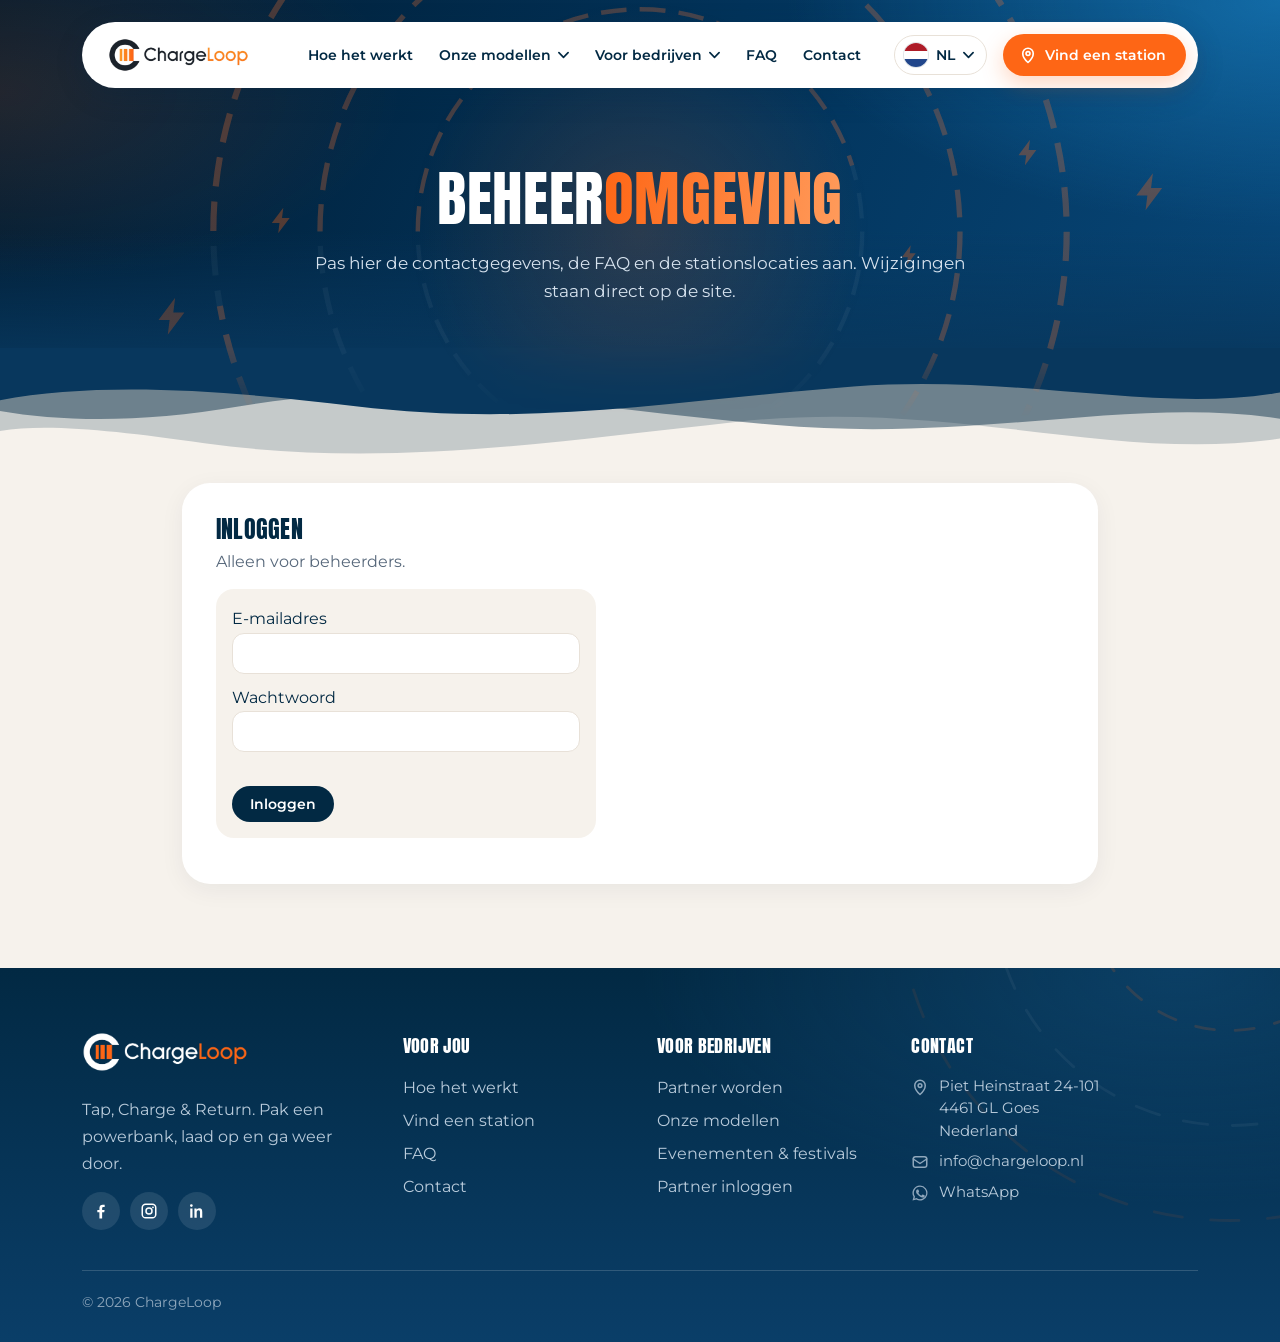
==== beheer.html @ 3b05cabc "Geschikt voor iedere telefoon: foto met laadanimatie, kabelkeuze niet meer klikbaar Co-Authored-By: " ====
<!doctype html><html lang="nl"><head><meta charset="utf-8"><meta name="viewport" content="width=device-width,initial-scale=1"><title>Beheer – ChargeLoop</title><meta name="robots" content="noindex"><link rel="icon" type="image/png" sizes="32x32" href="favicon-32.png?v=1794667950">
<link rel="preconnect" href="https://fonts.googleapis.com"><link rel="preconnect" href="https://fonts.gstatic.com" crossorigin><link rel="stylesheet" href="https://fonts.googleapis.com/css2?family=Anton&family=Montserrat:wght@400;500;600;700&display=swap"><link rel="stylesheet" href="style.css?v=1794671474"></head><body data-page="beheer">
<div class="top small"><div class="wrap"><header id="hdr"><div class="pill"><a class="lg" href="/" aria-label="ChargeLoop, naar de homepage"><img data-img="logo" src="logo.png" alt="ChargeLoop"></a><button class="burger" aria-label="Menu" aria-expanded="false"><span></span><span></span><span></span></button><nav class="main" id="nav"><a href="/#hoe-het-werkt">Hoe het werkt</a><div class="dd mega"><button class="ddb" type="button" aria-expanded="false" aria-haspopup="true">Onze modellen<svg class="chev" viewBox="0 0 12 8" aria-hidden="true"><path d="M1 1.5l5 5 5-5" fill="none" stroke="currentColor" stroke-width="1.8" stroke-linecap="round" stroke-linejoin="round"></path></svg></button><div class="ddm"><div class="megai"><div class="mg-wrap"><div class="mg-intro"><span class="mg-pill">Modellen</span><h3>Een station voor elke plek</h3><p>Van een compact station op de bar tot een vrijstaande zuil. Wij adviseren je gratis over het beste formaat.</p><div class="mg-act"><a class="mg-lnk" href="voor-bedrijven#stations">Alle modellen vergelijken<svg class="mg-arr" viewBox="0 0 16 12" aria-hidden="true"><path d="M1 6h13M9 1l5 5-5 5" fill="none" stroke="currentColor" stroke-width="2" stroke-linecap="round" stroke-linejoin="round"></path></svg></a></div></div><div class="mg-cards mg-c4"><a class="mg-card hl" href="voor-bedrijven#stations"><span class="mg-tile"><em class="mg-tag">Meest gekozen</em><img class="mg-st s6" src="model-st6.webp?v=1794663857" alt=""></span><span class="mg-row"><b>ChargeLoop 6</b><svg class="mg-arr" viewBox="0 0 16 12" aria-hidden="true"><path d="M1 6h13M9 1l5 5-5 5" fill="none" stroke="currentColor" stroke-width="2" stroke-linecap="round" stroke-linejoin="round"></path></svg></span><small>Ideaal voor kleine horeca, kappers en balies</small></a><a class="mg-card" href="voor-bedrijven#stations"><span class="mg-tile"><img class="mg-st s12" src="model-st12.webp?v=1794663857" alt=""></span><span class="mg-row"><b>ChargeLoop 12</b><svg class="mg-arr" viewBox="0 0 16 12" aria-hidden="true"><path d="M1 6h13M9 1l5 5-5 5" fill="none" stroke="currentColor" stroke-width="2" stroke-linecap="round" stroke-linejoin="round"></path></svg></span><small>Ideaal voor drukkere horeca, winkels en lobby’s</small></a><a class="mg-card" href="voor-bedrijven#stations"><span class="mg-tile"><img class="mg-st s24" src="model-st24.webp?v=1794663857" alt=""></span><span class="mg-row"><b>ChargeLoop 24</b><svg class="mg-arr" viewBox="0 0 16 12" aria-hidden="true"><path d="M1 6h13M9 1l5 5-5 5" fill="none" stroke="currentColor" stroke-width="2" stroke-linecap="round" stroke-linejoin="round"></path></svg></span><small>Ideaal voor hotels, winkels en sportscholen</small></a><a class="mg-card" href="voor-bedrijven#stations"><span class="mg-tile"><img class="mg-st s48" src="model-st48.webp?v=1794663857" alt=""></span><span class="mg-row"><b>ChargeLoop 48</b><svg class="mg-arr" viewBox="0 0 16 12" aria-hidden="true"><path d="M1 6h13M9 1l5 5-5 5" fill="none" stroke="currentColor" stroke-width="2" stroke-linecap="round" stroke-linejoin="round"></path></svg></span><small>Ideaal voor evenementen, beurzen en centra</small></a></div></div></div></div></div><div class="dd"><button class="ddb" type="button" aria-expanded="false" aria-haspopup="true">Voor bedrijven<svg class="chev" viewBox="0 0 12 8" aria-hidden="true"><path d="M1 1.5l5 5 5-5" fill="none" stroke="currentColor" stroke-width="1.8" stroke-linecap="round" stroke-linejoin="round"></path></svg></button><div class="ddm"><div class="ddi"><a href="voor-bedrijven">Partner worden</a><a href="evenementen-en-festivals">Evenementen &amp; festivals</a></div></div></div><a href="faq">FAQ</a><a href="contact">Contact</a><div class="lang"><button class="lb" type="button" aria-haspopup="true" aria-expanded="false" aria-label="Taal"><span class="fl"><svg viewBox="0 0 30 20" aria-hidden="true"><rect width="30" height="6.67" fill="#AE1C28"></rect><rect y="6.67" width="30" height="6.67" fill="#fff"></rect><rect y="13.33" width="30" height="6.67" fill="#21468B"></rect></svg></span><span class="lc">NL</span><svg class="chev" viewBox="0 0 12 8" aria-hidden="true"><path d="M1 1.5l5 5 5-5" fill="none" stroke="currentColor" stroke-width="1.8" stroke-linecap="round" stroke-linejoin="round"></path></svg></button><div class="lm"><div class="ddi"><button type="button" data-l="nl"><span class="fl"><svg viewBox="0 0 30 20" aria-hidden="true"><rect width="30" height="6.67" fill="#AE1C28"></rect><rect y="6.67" width="30" height="6.67" fill="#fff"></rect><rect y="13.33" width="30" height="6.67" fill="#21468B"></rect></svg></span>Nederlands</button><button type="button" data-l="en"><span class="fl"><svg viewBox="0 0 30 20" aria-hidden="true"><rect width="30" height="20" fill="#012169"></rect><path d="M0 0L30 20M30 0L0 20" stroke="#fff" stroke-width="4"></path><path d="M0 0L30 20M30 0L0 20" stroke="#C8102E" stroke-width="1.6"></path><path d="M15 0V20M0 10H30" stroke="#fff" stroke-width="6"></path><path d="M15 0V20M0 10H30" stroke="#C8102E" stroke-width="3.4"></path></svg></span>English</button></div></div></div><a class="btn btn-or find" href="vind-een-station"><svg viewBox="0 0 24 24" fill="none" stroke="currentColor" stroke-width="2.2" stroke-linecap="round" stroke-linejoin="round" aria-hidden="true"><path d="M12 22s7-6.2 7-12a7 7 0 10-14 0c0 5.8 7 12 7 12z"></path><circle cx="12" cy="10" r="2.6"></circle></svg>Vind een station</a></nav></div></header><div class="hero"><h1>Beheer<em>omgeving</em></h1><p class="lead">Pas hier de contactgegevens, de FAQ en de stationslocaties aan. Wijzigingen staan direct op de site.</p></div></div><div data-wave class="wavebox"><svg viewBox="0 0 1440 150" preserveAspectRatio="none" aria-hidden="true"><path d="M0 0H1440V118C1250 150 1070 66 830 96C610 124 430 156 230 124C130 108 55 98 0 108Z" fill="#022943" fill-opacity=".2"></path><path d="M0 0H1440V92C1270 62 1100 124 870 100C650 78 480 34 270 76C160 98 70 96 0 82Z" fill="#022943" fill-opacity=".45"></path><path d="M0 0H1440V58C1300 86 1150 34 960 50C760 68 600 104 400 76C250 54 110 44 0 68Z" fill="#08375D"></path></svg></div></div>
<main><section style="padding-top:20px"><div class="wrap adm" style="max-width:960px"><div id="gate" class="card pad" style="text-align:center">Even laden...</div><div id="panel" hidden>
<div class="tabs" id="tabs"><button data-t="contact" class="on">Contactgegevens</button><button data-t="faq">FAQ</button><button data-t="stations">Locaties</button><button data-t="images">Foto's en logo's</button><button data-t="seo">SEO</button><button data-t="vert">Vertalingen</button><button data-t="leads">Berichten</button></div>
<div class="card pad" id="body"></div></div></div></section></main>
<footer id="ftr"></footer><script src="i18n.js"></script><script src="sb-config.js"></script><script src="sb.js"></script><script src="app.js"></script>
<script>
(function(){
var esc=CL.esc,DEF=CL.DEF,body=document.getElementById('body'),db=null,tab='contact';
function $(s,r){return (r||document).querySelector(s)}
var lastErr='';function LE(e){lastErr=(e&&(e.code||e.name||'')+' '+(e.message||e))||String(e)}
function toast(t,err){if(err&&lastErr)t+=' ('+lastErr+')';var n=$('#toast');if(!n){n=document.createElement('p');n.id='toast';n.className='msg';n.style.cssText='position:fixed;left:50%;bottom:22px;transform:translateX(-50%);z-index:99;background:#fff;padding:12px 22px;border-radius:999px;box-shadow:0 8px 28px rgba(0,0,0,.22);max-width:92vw;text-align:center';n.setAttribute('role','status');document.body.appendChild(n)}n.className='msg on'+(err?' err':'');n.textContent=t;setTimeout(function(){n.className='msg'},9000)}
async function init(){
 db=window.SBDB;var g=$('#gate');
 function loginForm(msg){g.hidden=false;$('#panel').hidden=true;g.style.textAlign='left';g.innerHTML='<h3 style="font-size:1.5rem;margin-bottom:6px">Inloggen</h3><p style="color:var(--muted);margin-bottom:14px">Alleen voor beheerders.</p><form id="lf" class="it" style="max-width:380px"><label>E-mailadres<input id="le" type="email" autocomplete="username" required></label><label>Wachtwoord<input id="lp" type="password" autocomplete="current-password" required></label><p id="lm" style="color:#C0392B;font-weight:700;margin:4px 0 0">'+(msg||'')+'</p><div class="acts" style="margin-top:10px"><button type="submit">Inloggen</button></div></form>';
  $('#lf').onsubmit=function(e){e.preventDefault();$('#lm').textContent='Bezig...';$('#lm').style.color='#022943';SBAUTH.login($('#le').value.trim(),$('#lp').value).then(function(){init()},function(x){$('#lm').style.color='#C0392B';$('#lm').textContent='Inloggen mislukt: controleer je e-mailadres en wachtwoord.'})}}
 if(!SBAUTH.session()){loginForm();return}
 g.hidden=true;$('#panel').hidden=false;
 if(!$('#lo')){var lo=document.createElement('p');lo.style.cssText='text-align:right;margin:0 0 10px;font-size:14px';lo.innerHTML='Ingelogd als '+esc(SBAUTH.session().email||'')+' &middot; <a href="#" id="lo" style="font-weight:700">Uitloggen</a>';$('#panel').insertBefore(lo,$('#tabs'));$('#lo').onclick=function(e){e.preventDefault();SBAUTH.logout();location.reload()}}
 $('#tabs').addEventListener('click',function(e){var b=e.target.closest('button');if(!b)return;tab=b.dataset.t;[].forEach.call($('#tabs').children,function(x){x.classList.toggle('on',x===b)});show()});show()}
function show(){({contact:vContact,faq:vFaq,stations:vStations,images:vImages,seo:vSeo,vert:vVert,leads:vLeads})[tab]()}
/* contact */
async function vContact(){var c=await CL.contact();
 var F=[['kvk','KvK-nummer'],['btw','BTW-nummer'],['adres','Adres (gescheiden door komma\'s)'],['tel','Telefoonnummer'],['email','E-mailadres'],['facebook','Facebook-link'],['instagram','Instagram-link'],['linkedin','LinkedIn-link']];
 body.innerHTML='<h2 style="font-size:2rem;margin-bottom:6px">Contactgegevens</h2><p class="note">Deze gegevens staan in de footer en op de contact- en bedrijvenpagina.</p><div class="it">'+F.map(function(f){return '<label>'+f[1]+'<input data-k="'+f[0]+'" value="'+esc(c[f[0]])+'"></label>'}).join('')+'<div class="acts"><button id="sv">Opslaan</button></div></div>';
 $('#sv').onclick=async function(){var d={};body.querySelectorAll('[data-k]').forEach(function(i){d[i.dataset.k]=i.value.trim()});try{await db.doc('settings/contact').set(d);toast('Opgeslagen.')}catch(e){LE(e);toast('Opslaan lukt niet.',1)}}}
/* seo */
async function vSeo(){
 var S=CL.SEO,keys=Object.keys(S),cur={};try{var d=await db.doc('settings/seo').get();if(d.exists)cur=d.data()||{}}catch(e){LE(e)}
 var site=/^https?:/.test(location.origin)&&!/claude/.test(location.hostname)?location.origin:'https://chargeloop.nl',host=site.replace(/^https?:\/\//,'');
 function cut(s,n){return s.length>n?s.slice(0,n-1).replace(/\s+\S*$/,'')+' ...':s}
 body.innerHTML='<h2 style="font-size:2rem;margin-bottom:6px">SEO</h2><p class="note">Bepaal per pagina hoe hij in Google en in een gedeelde link verschijnt. Laat je een veld leeg, dan gebruiken we de standaardtekst die erin staat.</p><div class="seo-l">'+keys.map(function(k,i){var v=S[k],c=cur[k]||{};
  return '<details class="seo-p" data-k="'+k+'"'+(i?'':' open')+'><summary><span class="seo-dot"></span><b>'+esc(v.n)+'</b><i>'+esc(v.p)+'</i></summary><div class="seo-b"><div class="seo-f">'
  +'<label>Titel <small class="seo-c" data-c="t"></small><input data-f="t" maxlength="120" value="'+esc(c.t||'')+'" placeholder="'+esc(v.t)+'"><span class="seo-bar"><u data-b="t"></u></span></label>'
  +'<label>Beschrijving <small class="seo-c" data-c="d"></small><textarea data-f="d" rows="3" maxlength="320" placeholder="'+esc(v.d)+'">'+esc(c.d||'')+'</textarea><span class="seo-bar"><u data-b="d"></u></span></label>'
  +'<label>Zoekwoord (optioneel, alleen als controle)<input data-f="k" maxlength="60" value="'+esc(c.k||'')+'" placeholder="bijv. powerbank huren"></label>'
  +'<ul class="seo-chk"></ul><button type="button" class="seo-rs">Standaardtekst terugzetten</button></div>'
  +'<div class="seo-v"><small>Zo ziet het eruit in Google</small><div class="seo-g"><div class="seo-gs"><img src="favicon-32.png" alt=""><span><b>ChargeLoop</b><i>'+esc(host+(v.p==='/'?'':v.p.replace(/\//g,' › ')))+'</i></span></div><div class="seo-gt"></div><div class="seo-gd"></div></div>'
  +'<small>Zo ziet een gedeelde link eruit</small><div class="seo-s"><img src="og-image.jpg" alt=""><div><i>'+esc(host)+'</i><b></b><span></span></div></div></div></div></details>'}).join('')
  +'</div><div class="acts"><button id="sv" class="btn btn-or">Opslaan</button></div>';
 var smUrl=site+'/sitemap.xml';
 body.insertAdjacentHTML('beforeend','<div class="seo-sm"><div><h3>Sitemap</h3><p class="note">Google gebruikt de sitemap om al je pagina\'s te vinden. Meld dit adres één keer aan in Google Search Console, onder Sitemaps. Hij werkt zichzelf bij, je hoeft niets te uploaden.</p><div class="seo-url"><code>'+esc(smUrl)+'</code><button type="button" id="smcp">Kopieer adres</button></div></div><div class="seo-smb"><button type="button" class="btn btn-navy" id="smdl">Sitemap downloaden</button><a href="'+esc(smUrl)+'" target="_blank" rel="noopener">Bekijk sitemap</a><a href="'+esc(site)+'/robots.txt" target="_blank" rel="noopener">Bekijk robots.txt</a></div></div>');
 function smBuild(){return '<?xml version="1.0" encoding="UTF-8"?>\n<urlset xmlns="http://www.sitemaps.org/schemas/sitemap/0.9">\n'+keys.map(function(k){return '  <url><loc>'+site+S[k].p+'</loc></url>'}).join('\n')+'\n</urlset>\n'}
 $('#smdl').onclick=async function(){var x='';try{var r=await fetch('/sitemap.xml',{cache:'no-store'});if(r.ok){x=await r.text();if(x.indexOf('<urlset')<0)x=''}}catch(e){}if(!x)x=smBuild();
  var a=document.createElement('a');a.href=URL.createObjectURL(new Blob([x],{type:'application/xml'}));a.download='sitemap.xml';document.body.appendChild(a);a.click();setTimeout(function(){URL.revokeObjectURL(a.href);a.remove()},500)};
 $('#smcp').onclick=function(){var b=this;(navigator.clipboard?navigator.clipboard.writeText(smUrl):Promise.reject()).then(function(){b.textContent='Gekopieerd'},function(){b.textContent='Kopiëren lukt niet'});setTimeout(function(){b.textContent='Kopieer adres'},2000)};
 function upd(p){var k=p.dataset.k,v=S[k],g=function(f){return p.querySelector('[data-f="'+f+'"]').value.trim()},T=g('t')||v.t,D=g('d')||v.d,K=g('k').toLowerCase(),res=[];
  function lvl(n,lo,ok,hi,max){return n>=ok&&n<=hi?2:n>=lo&&n<=max?1:0}
  var lt=lvl(T.length,25,30,60,70),ldd=lvl(D.length,70,120,158,175);
  res.push([lt,lt===2?'De titel heeft een goede lengte.':T.length>60?'De titel is te lang. Google kapt hem af na ongeveer 60 tekens.':'De titel is aan de korte kant. Gebruik de ruimte tot 60 tekens.']);
  res.push([ldd,ldd===2?'De beschrijving heeft een goede lengte.':D.length>158?'De beschrijving is te lang. Google kapt hem af na ongeveer 155 tekens.':'De beschrijving is kort. Mik op 120 tot 155 tekens.']);
  if(K){var it=T.toLowerCase().indexOf(K)>=0,id=D.toLowerCase().indexOf(K)>=0;res.push([it?2:0,it?'Het zoekwoord staat in de titel.':'Het zoekwoord staat niet in de titel.']);res.push([id?2:1,id?'Het zoekwoord staat in de beschrijving.':'Het zoekwoord staat niet in de beschrijving.'])}
  if(!/chargeloop/i.test(T))res.push([1,'De merknaam ChargeLoop staat niet in de titel.']);
  var col=['#D64545','#E8A019','#2E9E5B'],min=Math.min.apply(null,res.map(function(r){return r[0]}));
  p.querySelector('.seo-chk').innerHTML=res.map(function(r){return '<li><span style="background:'+col[r[0]]+'"></span>'+esc(r[1])+'</li>'}).join('');
  p.querySelector('.seo-dot').style.background=col[min];
  [['t',T.length,60,lt],['d',D.length,155,ldd]].forEach(function(x){p.querySelector('[data-c="'+x[0]+'"]').textContent=x[1]+' / '+x[2]+' tekens';var b=p.querySelector('[data-b="'+x[0]+'"]');b.style.width=Math.min(100,x[1]/x[2]*100)+'%';b.style.background=col[x[3]]});
  p.querySelector('.seo-gt').textContent=cut(T,62);p.querySelector('.seo-gd').textContent=cut(D,158);
  p.querySelector('.seo-s b').textContent=cut(T,70);p.querySelector('.seo-s span').textContent=cut(D,110)}
 [].forEach.call(body.querySelectorAll('.seo-p'),function(p){upd(p);p.addEventListener('input',function(){upd(p)});
  p.querySelector('.seo-rs').onclick=function(){p.querySelector('[data-f="t"]').value='';p.querySelector('[data-f="d"]').value='';upd(p)}});
 $('#sv').onclick=async function(){var out={};[].forEach.call(body.querySelectorAll('.seo-p'),function(p){var o={};['t','d','k'].forEach(function(f){var x=p.querySelector('[data-f="'+f+'"]').value.replace(/\s+/g,' ').trim();if(x)o[f]=x});out[p.dataset.k]=o});
  try{await db.doc('settings/seo').set(out);toast('Opgeslagen.')}catch(e){LE(e);toast('Opslaan lukt niet.',1)}}}
/* faq */
async function vFaq(){
 var snap={docs:[]};try{snap=await db.collection('faq').get()}catch(e){LE(e)}
 var dbn=snap.docs.length,seeded=dbn>0,defs={};(DEF.faq||[]).forEach(function(x){defs[x.id]=x});
 var items=seeded?snap.docs.map(function(d){var o=Object.assign({},d.data()||{});o.id=d.id;var df=defs[d.id];if(df){['cat','q','a','q_en','a_en'].forEach(function(k){if(!o[k]&&df[k])o[k]=df[k]})}return o}):(DEF.faq||[]).map(function(x){return Object.assign({},x)});
 items.sort(function(a,b){return (a.order||0)-(b.order||0)});
 function row(f){return '<div class="it" data-id="'+esc(f.id)+'"><label>Categorie<input data-k="cat" value="'+esc(f.cat||'')+'"></label><label>Vraag<input data-k="q" value="'+esc(f.q)+'"></label><label>Antwoord<textarea data-k="a">'+esc(f.a)+'</textarea></label><label>Vraag (Engels)<input data-k="q_en" value="'+esc(f.q_en||'')+'"></label><label>Antwoord (Engels)<textarea data-k="a_en">'+esc(f.a_en||'')+'</textarea></label><div class="g2"><label>Volgorde<input data-k="order" type="number" value="'+(f.order||0)+'"></label><label style="display:flex;gap:8px;align-items:center;margin-top:22px"><input data-k="home" type="checkbox" style="width:auto"'+(f.home?' checked':'')+'> Tonen op de homepage</label></div><div class="acts"><button class="sv">Opslaan</button><button class="del">Verwijderen</button></div></div>'}
 body.innerHTML='<h2 style="font-size:2rem;margin-bottom:6px">FAQ</h2><p class="note">'+(seeded?'Pas vragen aan, voeg er een toe of verwijder ze.':'Dit zijn de standaardvragen. Klik op "Standaardvragen opslaan" om ze te gaan beheren.')+' ('+items.length+' vragen, '+dbn+' opgeslagen)'+'</p>'+(seeded?'':'<div class="acts" style="margin-bottom:16px"><button class="btn btn-or" id="seed">Standaardvragen opslaan</button></div>')+'<div class="acts" style="margin-bottom:16px"><button id="add">+ Nieuwe vraag</button></div><div id="items">'+items.map(row).join('')+'</div>';
 async function ensureFq(){for(var i=0;i<items.length;i++){var o=Object.assign({},items[i]);delete o.id;await db.collection('faq').doc(items[i].id).set(o)}seeded=true}
 if(!seeded)$('#seed').onclick=async function(){try{await ensureFq();toast('Opgeslagen.');vFaq()}catch(e){LE(e);toast('Opslaan lukt niet.',1)}};
 $('#add').onclick=async function(){try{await db.collection('faq').add({cat:'Huren en betalen',q:'Nieuwe vraag',a:'Antwoord',order:items.length+1,home:false});vFaq()}catch(e){LE(e);toast('Toevoegen lukt niet.',1)}};
 body.addEventListener('click',h);function h(e){var b=e.target.closest('button');var it=e.target.closest('.it[data-id]');if(!b||!it||tab!=='faq')return;var id=it.dataset.id;if(!seeded){b.disabled=true;ensureFq().then(function(){h(e)}).catch(function(e2){LE(e2);toast('Opslaan lukt niet.',1)});return}
  if(b.classList.contains('del')){if(confirm('Deze vraag verwijderen?'))db.doc('faq/'+id).delete().then(vFaq)}
  if(b.classList.contains('sv')){var d={};it.querySelectorAll('[data-k]').forEach(function(i){d[i.dataset.k]=i.type==='checkbox'?i.checked:i.type==='number'?+i.value:i.value.trim()});db.doc('faq/'+id).set(d).then(function(){toast('Opgeslagen.')},function(e){LE(e);toast('Opslaan lukt niet.',1)})}}
 body._h&&body.removeEventListener('click',body._h);body._h=h}
/* stations */
var smap=null;

var OHDD={ma:1,maandag:1,di:2,dinsdag:2,wo:3,woensdag:3,do:4,donderdag:4,vr:5,vrijdag:5,za:6,zaterdag:6,zo:7,zondag:7},OHNN=['Maandag','Dinsdag','Woensdag','Donderdag','Vrijdag','Zaterdag','Zondag'];
function ohd(p){p=p.toLowerCase().replace(/\./g,'').trim();if(/dagelijks|elke dag|alle dagen/.test(p))return [1,2,3,4,5,6,7];var m=p.match(/^([a-z]+)\s*(?:t\/m|tm|tot|-|–)\s*([a-z]+)$/);if(m&&OHDD[m[1]]&&OHDD[m[2]]){var a=OHDD[m[1]],b=OHDD[m[2]],r=[],i=a;for(var k=0;k<8;k++){r.push(i);if(i===b)break;i=i%7+1}return r}var r2=[];p.split(/[,&\/\s]+|\ben\b/).forEach(function(x){if(OHDD[x])r2.push(OHDD[x])});return r2}
function ohp2(n){return (n<10?'0':'')+n}
function ohRead(txt){var a=[];for(var i=0;i<7;i++)a.push({on:false,s:'',e:''});String(txt||'').split(/\n+/).forEach(function(l){l=l.trim();if(!l)return;var m=l.match(/^(.*?)[\s:]+(?:(\d{1,2})(?:[:.](\d{2}))?\s*[-–—]\s*(\d{1,2})(?:[:.](\d{2}))?|gesloten)$/i);if(!m||m[2]===undefined)return;ohd(m[1]).forEach(function(d){a[d-1]={on:true,s:ohp2(+m[2])+':'+ohp2(+m[3]||0),e:ohp2(+m[4])+':'+ohp2(+m[5]||0)}})});return a}
function ohEd(txt){var a=ohRead(txt);return '<div class="ohed"><div class="ohh">Openingstijden</div>'+a.map(function(x,i){return '<div class="ohrow'+(x.on?'':' off')+'"><b>'+OHNN[i]+'</b><label class="ohc"><input type="checkbox" class="oh-on"'+(x.on?' checked':'')+'> <span>'+(x.on?'Open':'Gesloten')+'</span></label><input type="time" class="oh-s" value="'+x.s+'"'+(x.on?'':' disabled')+'><span class="oh-t">tot</span><input type="time" class="oh-e" value="'+x.e+'"'+(x.on?'':' disabled')+'><small class="oh-n" hidden>Sluit na middernacht, dus de volgende dag.</small></div>'}).join('')+'<div class="ohbtn"><button type="button" class="oh-cp" data-n="5">Maandag kopiëren naar di t/m vr</button><button type="button" class="oh-cp" data-n="7">Maandag kopiëren naar alle dagen</button></div></div>'}
function ohGen(it){var a=[];it.querySelectorAll('.ohrow').forEach(function(r){a.push({on:r.querySelector('.oh-on').checked,s:r.querySelector('.oh-s').value,e:r.querySelector('.oh-e').value})});
 var bad=a.some(function(x){return x.on&&(!x.s||!x.e)}),out=[];for(var i=0;i<7;i++){if(!a[i].on)continue;var j=i;while(j+1<7&&a[j+1].on&&a[j+1].s===a[i].s&&a[j+1].e===a[i].e)j++;out.push((j>i?OHNN[i]+' t/m '+OHNN[j].toLowerCase():OHNN[i])+' '+a[i].s+' - '+a[i].e);i=j}return {txt:out.join('\n'),bad:bad}}
function ohWire(it){it.querySelectorAll('.ohrow').forEach(function(r){var c=r.querySelector('.oh-on'),s=r.querySelector('.oh-s'),e=r.querySelector('.oh-e');function nt(){r.querySelector('.oh-n').hidden=!(c.checked&&s.value&&e.value&&e.value<=s.value)}s.oninput=e.oninput=nt;c.onchange=function(){r.classList.toggle('off',!c.checked);r.querySelector('.ohc span').textContent=c.checked?'Open':'Gesloten';s.disabled=e.disabled=!c.checked;if(c.checked){if(!s.value)s.value='09:00';if(!e.value)e.value='17:00'}nt()};nt()});
 it.querySelectorAll('.oh-cp').forEach(function(b){b.onclick=function(){var rs=it.querySelectorAll('.ohrow'),m=rs[0],on=m.querySelector('.oh-on').checked,sv=m.querySelector('.oh-s').value,ev=m.querySelector('.oh-e').value,n=+b.dataset.n;for(var i=1;i<n;i++){var r=rs[i],c=r.querySelector('.oh-on');c.checked=on;r.querySelector('.oh-s').value=sv;r.querySelector('.oh-e').value=ev;c.onchange()}}})}
async function vStations(){
 try{
 var snap=await db.collection("stations").get(),saved={},off=false;
 snap.docs.forEach(function(d){var o=Object.assign({},d.data());o.id=d.id;saved[d.id]=o});
 try{var od=await db.doc('settings/demo_off').get();off=!!(od&&od.exists&&od.data().off)}catch(e){}
 var items=Object.keys(saved).map(function(k){return saved[k]});
 var demos=off?[]:DEF.stations.filter(function(x){return !saved[x.id]}).map(function(x){var o=Object.assign({},x);o._demo=1;return o});
 items=demos.concat(items);
 function row(s){return '<div class="it" data-id="'+esc(s.id)+'"'+(s._demo?' data-demo="1"':'')+'><div class="g2"><label>Naam<input data-k="naam" value="'+esc(s.naam)+'"></label><label>Plaats<input data-k="plaats" value="'+esc(s.plaats)+'"></label></div><label>Adres<input data-k="adres" value="'+esc(s.adres||'')+'"></label>'+ohEd(s.uren)+'<div class="g2"><label>Breedtegraad<input data-k="lat" value="'+esc(s.lat)+'"></label><label>Lengtegraad<input data-k="lng" value="'+esc(s.lng)+'"></label></div><div class="g2"><label style="display:flex;gap:8px;align-items:center;margin-top:22px"><input data-k="status" type="checkbox" style="width:auto"'+(s.status==='soon'?' checked':'')+'> Binnenkort (toont een label)</label><label>Aantal slots<input data-k="slots" type="number" value="'+esc(s.slots||'')+'"></label></div>'+(s._demo?'<p class="note" style="margin:6px 0">Voorbeeldlocatie, nog niet opgeslagen. Klik op Opslaan om hem echt te maken, of op Verwijderen om hem weg te halen.</p>':'')+'<div class="acts"><button type="button" class="geo">Zoek positie op adres</button><button type="button" class="sv">Opslaan</button><button type="button" class="del">Verwijderen</button></div></div>'}
 body.innerHTML='<h2 style="font-size:2rem;margin-bottom:6px">Locaties</h2><p class="note">Zonder vinkje is een station actief en staat het gewoon in de lijst. Met het vinkje komt er een label Binnenkort bij. Het aantal stations op de homepage wordt hieruit berekend. Klik op de kaart om de positie van een nieuw station te kiezen.</p><div class="cmap" id="amap" style="height:340px;margin-bottom:12px"></div><p class="note" id="clickp">Klik op de kaart om de coördinaten over te nemen: <b id="pos">–</b></p><div class="acts" style="margin-bottom:16px"><button type="button" id="add">+ Nieuw station</button>'+(off?'<button type="button" id="demoback">Voorbeeldlocaties terugzetten</button>':'')+'<span id="addmsg" style="align-self:center;font-weight:700"></span></div><div id="items">'+items.map(row).join('')+'</div>';
 var go=function(p){return p.then(function(){return vStations()})};
 $('#add').onclick=function(){var sp=$('#addmsg');sp.textContent='Bezig met toevoegen...';sp.style.color='#1B7F3B';Promise.race([db.collection('stations').add({naam:'Nieuw station',plaats:'',adres:'',lat:51.5,lng:3.8,status:'soon',slots:6}),new Promise(function(_,r){setTimeout(function(){r({code:'timeout',message:'geen reactie van de database'})},12000)})]).then(function(){sp.textContent='Station toegevoegd.';toast('Station toegevoegd.');setTimeout(vStations,800)},function(e){LE(e);sp.textContent='Toevoegen lukt niet: '+(e.code||'')+' '+(e.message||e);sp.style.color='#C0392B'})};
 var dbk=$('#demoback');if(dbk)dbk.onclick=function(){db.doc('settings/demo_off').set({off:false}).then(function(){vStations()},function(e){LE(e);toast('Terugzetten lukt niet.',1)})};
 [].forEach.call(document.querySelectorAll('#items .it'),function(it){
  var id=it.dataset.id,demo=!!it.dataset.demo;
  function get(){var d={};it.querySelectorAll('[data-k]').forEach(function(i){d[i.dataset.k]=i.type==='checkbox'?(i.checked?'soon':'live'):i.type==='number'?(+i.value||0):i.value.trim()});d.uren=ohGen(it).txt;d.lat=parseFloat(String(d.lat).replace(',','.'));d.lng=parseFloat(String(d.lng).replace(',','.'));if(demo)d.demo=true;return d}
  ohWire(it);var msg=document.createElement('p');msg.className='note';msg.style.cssText='margin:8px 0 0;font-weight:700';it.appendChild(msg);
  function say(t,bad){msg.textContent=t;msg.style.color=bad?'#C0392B':'#1B7F3B';try{msg.scrollIntoView({block:'center',behavior:'smooth'})}catch(e){}}
  function W(p){return Promise.race([p,new Promise(function(_,rej){setTimeout(function(){rej({code:'timeout',message:'geen reactie van de database na 12 seconden'})},12000)})])}
  it.querySelector('.sv').onclick=function(){if(ohGen(it).bad){say('Vul bij elke open dag een begin- en eindtijd in.',1);return}var d=get();if(isNaN(d.lat)||isNaN(d.lng)){say('Vul geldige coördinaten in.',1);return}
   say('Bezig met opslaan...');
   W(db.doc('stations/'+id).set(d)).then(function(){return W(db.doc('stations/'+id).get())}).then(function(r){
     var ok=r&&r.exists!==false&&r.data&&r.data().naam===d.naam;
     if(!ok)throw {code:'controle',message:'opgeslagen maar niet teruggevonden'};
     say('Opgeslagen en gecontroleerd.');toast('Opgeslagen.');setTimeout(vStations,1200)},function(e){LE(e);say('Opslaan lukt niet: '+(e.code||'')+' '+(e.message||e),1);toast('Opslaan lukt niet.',1)}).catch(function(e){LE(e);say('Fout: '+(e.code||'')+' '+(e.message||e),1)})};
  it.querySelector('.del').onclick=function(){
   var btn=it.querySelector('.del');
   if(demo){it.remove();if(!document.querySelector('#items .it[data-demo]'))W(db.doc('settings/demo_off').set({off:true})).then(function(){toast('Voorbeeldlocaties verborgen.')},function(e){LE(e);toast('Opslaan lukt niet.',1)});return}
   btn.textContent='Zeker? Klik nogmaals';say('Klik nogmaals op Verwijderen om dit station definitief te verwijderen.',1);
   btn.onclick=function(){say('Bezig met verwijderen...');try{
    W(db.doc('stations/'+id).delete()).then(function(){say('Verwijderd.');toast('Verwijderd.');it.style.opacity='.4';setTimeout(vStations,1000)},function(e){LE(e);say('Verwijderen lukt niet: '+(e.code||'')+' '+(e.message||e),1)})}catch(x){say('Fout bij verwijderen: '+x,1)}}};
  it.querySelector('.geo').onclick=function(){var d2=get();var q2=(d2.adres+' '+d2.plaats).trim();function nom(){return fetch('https://nominatim.openstreetmap.org/search?format=json&limit=1&q='+encodeURIComponent((d2.adres+' '+d2.plaats).trim())).then(function(r){return r.json()}).then(function(j){if(!j.length)throw 0;return {lat:+j[0].lat,lng:+j[0].lon}})}function put(p){it.querySelector('[data-k=lat]').value=p.lat.toFixed(5);it.querySelector('[data-k=lng]').value=p.lng.toFixed(5);toast('Positie gevonden. Klik op Opslaan.')}function bad(){toast('Niet gevonden. Klik op de kaart en kopieer de coördinaten.',1)}function goog(){return CL.loadGmaps().then(function(){return new Promise(function(res,rej){new google.maps.Geocoder().geocode({address:q2,region:'nl'},function(r,st){st==='OK'&&r[0]?res({lat:r[0].geometry.location.lat(),lng:r[0].geometry.location.lng()}):rej(st)})})})}(window.CL_GMAPS_KEY&&window.CL&&CL.loadGmaps?goog().catch(nom):nom()).then(put,bad)};
 });
 try{smap=CL.ChMap($('#amap'),{lat:51.5,lng:3.8,z:9,onclick:function(la,ln){$('#pos').textContent=la.toFixed(5)+', '+ln.toFixed(5);navigator.clipboard&&navigator.clipboard.writeText(la.toFixed(5)+', '+ln.toFixed(5)).catch(function(){})}});smap.set(items.filter(function(s){return s.lat}));smap.fit()}catch(e){LE(e)}
 }catch(e){LE(e);toast('Locaties laden lukt niet.',1)}}
/* images */
var SLOTS=[['cables_photo','Homepage: foto bij \'Geschikt voor iedere telefoon\' (powerbank met telefoon, liefst staand)'],['step1','Homepage stap 1 (Tap)'],['step2','Homepage stap 2 (Charge)'],['step3','Homepage stap 3 (Go)'],['logo','Logo in de menubalk (bovenaan)'],['logo_footer','Logo in de footer (wit logo, bij voorkeur PNG met transparante achtergrond)'],['hero','Homepage: hero (bovenaan)'],['station','Homepage: uitleg station'],['cables','Homepage: bij kabels'],['business','Homepage: ChargeLoop in je zaak'],['festival','Evenementen: foto van stations op een festival'],['biz_what','Voor bedrijven: foto bij Wat is een ChargeLoop-station'],['fest_what','Evenementen: foto bij Wat is een ChargeLoop-station'],['st6','Voor bedrijven: station 6 slots'],['st12','Voor bedrijven: station 12 slots'],['st24','Voor bedrijven: station 24 slots'],['st48','Voor bedrijven: station 48 slots'],['mega_partner','Menu Voor bedrijven: Partner worden'],['mega_events','Menu Voor bedrijven: Evenementen & festivals'],['mega_terugbel','Menu Voor bedrijven: Laat ons terugbellen']];
function shrink(file,png){return new Promise(function(res,rej){var r=new FileReader();r.onerror=rej;r.onload=function(){var im=new Image();im.onerror=rej;im.onload=function(){var m=1400,k=Math.min(1,m/Math.max(im.width,im.height)),c=document.createElement('canvas');c.width=Math.round(im.width*k);c.height=Math.round(im.height*k);var x=c.getContext('2d');if(!png){x.fillStyle='#fff';x.fillRect(0,0,c.width,c.height)}x.drawImage(im,0,0,c.width,c.height);res(png?c.toDataURL('image/png'):c.toDataURL('image/jpeg',.8))};im.src=r.result};r.readAsDataURL(file)})}
async function vImages(){
 var s=await db.collection('settings').get(),cur={};s.docs.forEach(function(d){if(d.id.indexOf('img_')===0)cur[d.id.slice(4)]=d.data().src});
 body.innerHTML='<h2 style="font-size:2rem;margin-bottom:6px">Foto\'s</h2><p class="note">Kies per plek een foto. Zonder eigen foto toont de site de standaardafbeelding. Foto\'s worden automatisch verkleind.</p>'+SLOTS.map(function(x){return '<div class="it" data-k="'+x[0]+'"><b>'+x[1]+'</b>'+(cur[x[0]]?'<img src="'+cur[x[0]]+'" alt="" style="max-height:140px;width:auto;border-radius:12px;justify-self:start;'+(x[0]==='logo_footer'?'background:#022943;padding:12px':'')+'">':'<span style="color:var(--muted);font-size:14px">Standaardafbeelding</span>')+'<div class="acts"><label class="btn btn-navy" style="padding:9px 18px;font-size:14px;cursor:pointer">Foto kiezen<input type="file" accept="image/*" hidden></label>'+(cur[x[0]]?'<button class="del">Terug naar standaard</button>':'')+'</div></div>'}).join('');
 body._h&&body.removeEventListener('click',body._h);function h(e){var b=e.target.closest('button.del');var it=e.target.closest('.it[data-k]');if(b&&it&&tab==='images')db.doc('settings/img_'+it.dataset.k).delete().then(vImages)}body.addEventListener('click',h);body._h=h;
 body.querySelectorAll('input[type=file]').forEach(function(f){f.addEventListener('change',async function(){var it=f.closest('.it');if(!f.files[0])return;try{var isLogo=it.dataset.k.indexOf('logo')===0;var d=await shrink(f.files[0],isLogo&&/png|svg|webp/.test(f.files[0].type));await db.doc('settings/img_'+it.dataset.k).set({src:d});toast('Foto opgeslagen.');vImages()}catch(e){LE(e);toast('Opslaan lukt niet. Probeer een kleinere foto.',1)}})})}
/* vertalingen */
async function vVert(){
 var NL=window.CL_NL||{},base=window.CL_EN||{},ids=Object.keys(NL),cur=Object.assign({},base);
 try{var d=await db.doc('settings/i18n').get();if(d.exists&&d.data().m)Object.assign(cur,d.data().m)}catch(e){}
 body.innerHTML='<h2 style="font-size:2rem;margin-bottom:6px">Vertalingen</h2><p class="note">De site is standaard Nederlands. Bezoekers kiezen Engels via de taalkeuze bovenin. Pas hier de Engelse tekst per Nederlandse zin aan. Lege velden blijven Nederlands. Vragen en antwoorden van de FAQ vertaal je bij het tabblad FAQ.</p><div class="it"><input id="vq" placeholder="Zoek in de teksten" aria-label="Zoek"><div class="acts"><button id="vs">Alles opslaan</button><span id="vc" class="note" style="margin:0;align-self:center"></span></div></div><div id="vl"></div>';
 function cnt(){var n=0;ids.forEach(function(k){if(!(cur[k]||'').trim())n++});$('#vc').textContent=n?(n+' van '+ids.length+' nog niet vertaald'):'Alles vertaald'}
 function draw(q){q=(q||'').toLowerCase();$('#vl').innerHTML=ids.filter(function(k){return !q||NL[k].toLowerCase().indexOf(q)>=0||(cur[k]||'').toLowerCase().indexOf(q)>=0}).map(function(k){return '<div class="it" data-id="'+k+'"><small style="color:var(--muted)">Nederlands</small><div>'+esc(NL[k])+'</div><label>Engels<textarea data-k="'+k+'" style="min-height:62px">'+esc(cur[k]||'')+'</textarea></label></div>'}).join('')||'<p class="note">Niets gevonden.</p>'}
 draw('');cnt();
 $('#vq').oninput=function(){draw(this.value)};
 $('#vl').addEventListener('input',function(e){var k=e.target.dataset.k;if(k){cur[k]=e.target.value;cnt()}});
 $('#vs').onclick=async function(){var m={};ids.forEach(function(k){if((cur[k]||'').trim())m[k]=cur[k].trim()});try{await db.doc('settings/i18n').set({m:m});toast('Vertalingen opgeslagen.')}catch(e){LE(e);toast('Opslaan lukt niet.',1)}}}
/* leads */
var LT={contact:'Contactformulier',bedrijf:'Station aanvragen',locatie:'Locatietip',festival:'Evenement',terugbel:'Terugbelverzoek'};
var LK={naam:'Naam',bedrijf:'Bedrijf',email:'E-mail',telefoon:'Telefoon',plaats:'Plaats',soort:'Soort zaak',moment:'Beste moment',evenement:'Evenement',datum:'Datum',bezoekers:'Bezoekers'};
var lfilter='all';
function lago(ts){var s=Math.max(0,(Date.now()-ts)/1000);if(s<60)return 'zojuist';if(s<3600)return Math.floor(s/60)+' min geleden';if(s<86400)return Math.floor(s/3600)+' uur geleden';if(s<172800)return 'gisteren';return Math.floor(s/86400)+' dagen geleden'}
async function vLeads(){
 var snap=await db.collection('leads').get(),L=snap.docs.map(function(d){var o=Object.assign({},d.data());o.id=d.id;return o}).sort(function(a,b){return (b.createdAt||0)-(a.createdAt||0)});
 var nw=L.filter(function(l){return l.status!=='afgehandeld'}).length;
 var types=[];L.forEach(function(l){if(types.indexOf(l.type)<0)types.push(l.type)});
 var shown=L.filter(function(l){return lfilter==='all'||(lfilter==='nieuw'?l.status!=='afgehandeld':l.type===lfilter)});
 var chips='<button class="lchip'+(lfilter==='all'?' on':'')+'" data-f="all">Alles <i>'+L.length+'</i></button><button class="lchip'+(lfilter==='nieuw'?' on':'')+'" data-f="nieuw">Open <i>'+nw+'</i></button>'+types.map(function(t){return '<button class="lchip'+(lfilter===t?' on':'')+'" data-f="'+esc(t)+'">'+esc(LT[t]||t)+' <i>'+L.filter(function(l){return l.type===t}).length+'</i></button>'}).join('');
 function card(l){
  var done=l.status==='afgehandeld',who=l.naam||l.bedrijf||l.evenement||'Onbekend',sub=l.naam&&l.bedrijf?l.bedrijf:'';
  var cts=(l.email?'<a class="lct" href="mailto:'+esc(l.email)+'">&#9993; '+esc(l.email)+'</a>':'')+(l.telefoon?'<a class="lct" href="tel:'+esc(l.telefoon)+'">&#9990; '+esc(l.telefoon)+'</a>':'');
  var det=Object.keys(LK).filter(function(k){return l[k]&&k!=='naam'&&!(k==='bedrijf'&&sub)&&k!=='email'&&k!=='telefoon'}).map(function(k){return '<div><span>'+LK[k]+'</span><b>'+esc(l[k])+'</b></div>'}).join('');
  var d=new Date(l.createdAt||0);
  return '<article class="lcard'+(done?' done':'')+'"><header><span class="ltype">'+esc(LT[l.type]||l.type)+'</span>'+(done?'<span class="lbadge ok">Afgehandeld</span>':'<span class="lbadge">Nieuw</span>')+'<time title="'+esc(d.toLocaleString('nl-NL'))+'">'+lago(l.createdAt||0)+'</time></header>'+
   '<h4>'+esc(who)+(sub?'<small>'+esc(sub)+'</small>':'')+'</h4>'+(cts?'<div class="lcts">'+cts+'</div>':'')+(det?'<div class="ldet">'+det+'</div>':'')+(l.opmerking?'<blockquote>'+esc(l.opmerking)+'</blockquote>':'')+
   '<div class="lact">'+(l.email?'<a class="btn btn-navy lbtn" href="mailto:'+esc(l.email)+'?subject='+encodeURIComponent('Re: ChargeLoop')+'">Beantwoorden</a>':'')+'<button class="lbtn lgh" data-done="'+esc(l.id)+'" data-v="'+(done?'nieuw':'afgehandeld')+'">'+(done?'Heropenen':'Markeer als afgehandeld')+'</button><button class="lbtn ldel" data-del="'+esc(l.id)+'">Verwijderen</button></div></article>'}
 body.innerHTML='<h2 style="font-size:2rem;margin-bottom:6px">Berichten</h2><p class="note">Alles wat via de formulieren binnenkomt'+(nw?', '+nw+' nog open':'')+'. Nieuwste bovenaan.</p>'+(L.length?'<div class="lchips">'+chips+'</div><div class="llist">'+(shown.length?shown.map(card).join(''):'<p style="color:var(--muted)">Geen berichten in deze selectie.</p>')+'</div>':'<p style="color:var(--muted)">Nog geen berichten.</p>');
 body._h&&body.removeEventListener('click',body._h);
 function h(e){var c=e.target.closest('[data-f]');if(c){lfilter=c.dataset.f;vLeads();return}
  var b=e.target.closest('[data-del]');if(b){if(confirm('Bericht verwijderen?'))db.doc('leads/'+b.dataset.del).delete().then(vLeads);return}
  var g=e.target.closest('[data-done]');if(g){var l=L.filter(function(x){return x.id===g.dataset.done})[0];if(!l)return;var o=Object.assign({},l);delete o.id;o.status=g.dataset.v;db.doc('leads/'+l.id).set(o).then(vLeads).catch(function(x){LE(x);toast('Opslaan lukt niet.',1)})}}
 body.addEventListener('click',h);body._h=h}
init();
})();
</script></body></html>
---- style.css ----
:root{--navy:#022943;--or:#FE6615;--bg:#F6F2EC;--card:#fff;--ink:#022943;--muted:#56677A;--line:#E8E1D8;--h:'Anton','Arial Narrow',Impact,sans-serif;--b:'Montserrat',system-ui,-apple-system,'Segoe UI',sans-serif}
*,*::before,*::after{box-sizing:border-box}
html{scroll-behavior:smooth;scroll-padding-top:110px}
body{margin:0;background:var(--bg);color:var(--ink);font:400 16px/1.7 var(--b);-webkit-text-size-adjust:100%}
h1,h2,h3{margin:0;font-family:var(--h);font-weight:400;text-transform:uppercase;line-height:1.05;letter-spacing:.01em}
h1{font-size:clamp(3.2rem,10vw,6.6rem)}h2{font-size:clamp(2.1rem,5.5vw,3.6rem)}h3{font-size:1.45rem}
p{margin:0}a{color:inherit}img{max-width:100%}
:focus-visible{outline:3px solid var(--or);outline-offset:3px}
.wrap{max-width:1160px;margin:0 auto;padding:0 22px}
section{padding:84px 0}
.label{display:block;color:var(--or);font-weight:600;text-transform:uppercase;letter-spacing:.06em;font-size:14px;margin-bottom:10px}
.btn{display:inline-flex;align-items:center;justify-content:center;gap:8px;text-decoration:none;font:600 16px var(--b);padding:14px 26px;border-radius:999px;border:2px solid transparent;cursor:pointer;line-height:1.2}
.btn-or{background:var(--or);color:#fff}.btn-navy{background:var(--navy);color:#fff}.btn-out{background:#fff;color:var(--navy)}
.btn-ghost{background:transparent;border-color:#fff;color:#fff}
.btn:hover{filter:brightness(1.07)}
/* header + hero */
.top{background:var(--navy);color:#fff;position:relative;padding-bottom:0}
header{position:sticky;top:0;z-index:50;padding:16px 0 0}
.pill{background:#fff;border-radius:999px;min-height:66px;padding:0 12px 0 26px;display:flex;align-items:center;justify-content:space-between;box-shadow:0 6px 24px rgba(0,0,0,.14);position:relative}
.pill .lg img{height:34px;width:auto;display:block}
nav.main{display:flex;gap:26px;align-items:center}
nav.main a{text-decoration:none;font-weight:600;font-size:15px;color:var(--navy)}
nav.main a.btn{color:#fff;padding:11px 20px;font-size:15px}
nav.main a.on:not(.btn){color:var(--or)}
.burger{display:none;background:none;border:0;width:46px;height:46px;border-radius:50%;cursor:pointer;padding:0}
.burger span{display:block;width:22px;height:2px;background:var(--navy);margin:5px auto;border-radius:2px}
@media(max-width:980px){.burger{display:block}
 nav.main{display:none;position:absolute;left:0;right:0;top:74px;background:#fff;border-radius:28px;padding:22px;flex-direction:column;align-items:stretch;gap:6px;box-shadow:0 12px 32px rgba(0,0,0,.18)}
 nav.main.open{display:flex}nav.main a:not(.btn){padding:10px 6px}nav.main a.btn{width:100%}}
.hero{text-align:center;padding:84px 0 150px;max-width:860px;margin:0 auto}
.hero h1 em{display:block;font-style:normal;color:var(--or)}
.hero p.lead{margin:24px auto 30px;max-width:46ch;color:#D6E2EE;font-size:1.12rem}
.cta{display:flex;gap:12px;flex-wrap:wrap;justify-content:center}
.hero-img{max-width:900px;position:relative;z-index:1}
.hero-img .card{padding:14px}.hero-img img{display:block;width:100%;height:auto;border-radius:20px}
.top.small .hero{padding:64px 0 110px}.top.small h1{font-size:clamp(2.8rem,8vw,5rem)}
.wave{position:absolute;bottom:-1px;left:0;width:100%;height:80px;display:block;pointer-events:none}.wave path{fill:var(--bg)}
.top.img-hero{padding-bottom:110px}.top.img-hero .hero{padding-bottom:44px}.hero-img{margin:0 auto}
.head{text-align:center;max-width:700px;margin:0 auto 48px}.head p{color:var(--muted);margin-top:14px}
.card{background:var(--card);border-radius:28px;padding:14px;box-shadow:0 6px 24px rgba(2,41,67,.06)}
.pad{padding:34px}
/* steps */
.steps{display:grid;grid-template-columns:repeat(3,1fr);gap:22px;counter-reset:s}
.step{counter-increment:s}.step .txt{padding:22px 14px 14px}
.step h3::before{content:counter(s);display:inline-grid;place-items:center;width:34px;height:34px;border-radius:50%;background:var(--or);color:#fff;font:400 1.1rem var(--h);margin-right:10px;vertical-align:3px}
.step p{color:var(--muted);margin-top:10px;font-size:15px}
.ph{border-radius:18px;background:#E3EAF2;aspect-ratio:4/3;display:grid;place-items:center;overflow:hidden}.ph img{width:100%;height:100%;object-fit:cover;display:block}
.ph.navy{background:var(--navy)}
.priceline{text-align:center;color:var(--muted);margin-top:34px}.priceline a{color:var(--or);font-weight:600}
@media(max-width:860px){.steps{grid-template-columns:1fr}}
/* cables */
.cables{display:grid;grid-template-columns:repeat(3,1fr);gap:18px}
.cab{background:#fff;border-radius:28px;padding:26px;text-align:center;box-shadow:0 6px 24px rgba(2,41,67,.06)}
.cab img{width:78%;height:auto;display:block;margin:0 auto 10px}.cab p{color:var(--muted);font-size:15px;margin-top:6px}
@media(max-width:760px){.cables{grid-template-columns:1fr}}
/* tags */
.tagwrap{padding:6px 0}
/* why */
.why{background:var(--navy);color:#fff;border-radius:40px;padding:70px 0}
.why .head p{color:#B9CBDB}.why .label{color:var(--or)}
.wgrid{display:grid;grid-template-columns:repeat(4,1fr);gap:18px}
.wc{background:#0B3A5E;border-radius:24px;padding:26px}.wc svg{width:44px;height:44px;margin-bottom:14px}.wc p{color:#B9CBDB;font-size:15px;margin-top:8px}
@media(max-width:960px){.wgrid{grid-template-columns:1fr 1fr}}@media(max-width:560px){.wgrid{grid-template-columns:1fr}}
/* map */
.lv .box{display:grid;grid-template-columns:1.5fr 1fr;gap:18px;align-items:stretch}
.mapc{padding:10px}.cmap{position:relative;height:560px;border-radius:20px;overflow:hidden;background:#E3EAF2;touch-action:none;cursor:grab;user-select:none}
.cmap:active{cursor:grabbing}.cmap .mlay{position:absolute;inset:0}.cmap img.t{position:absolute;width:256px;height:256px;max-width:none;pointer-events:none}
.mk{position:absolute;width:34px;height:34px;margin:-34px 0 0 -17px;border:0;padding:0;background:none;cursor:pointer;z-index:3}
.mk svg{width:34px;height:34px;filter:drop-shadow(0 3px 4px rgba(0,0,0,.3))}.mk.sel{z-index:5}.mk.sel svg{transform:scale(1.25);transform-origin:50% 100%}
.zoom{position:absolute;right:12px;top:12px;display:grid;gap:6px;z-index:6}.zoom button{width:38px;height:38px;border-radius:12px;border:0;background:#fff;font:600 20px var(--b);color:var(--navy);box-shadow:0 2px 8px rgba(0,0,0,.18);cursor:pointer}
.attr{position:absolute;right:6px;bottom:4px;font-size:11px;background:rgba(255,255,255,.85);padding:1px 6px;border-radius:6px;z-index:6}
.pop{position:absolute;left:12px;bottom:12px;right:12px;max-width:340px;background:#fff;border-radius:18px;padding:14px 16px;box-shadow:0 8px 24px rgba(0,0,0,.2);z-index:7;font-size:14px;line-height:1.5}
.lst{display:flex;flex-direction:column;padding:18px;min-height:0}.lst input{font:400 16px var(--b);padding:13px 18px;border-radius:999px;border:1px solid var(--line);width:100%;margin-bottom:12px}
.rows{overflow:auto;max-height:470px;display:flex;flex-direction:column;gap:8px;padding-right:4px}
.row{display:block;text-align:left;width:100%;background:var(--bg);border:2px solid transparent;border-radius:18px;padding:14px 16px;cursor:pointer;font:inherit;color:inherit}
.row.sel,.row:hover{border-color:var(--or)}.row b{display:block;font-weight:700}.row small{color:var(--muted);display:block}
.pillst{display:inline-block;font-size:12px;font-weight:700;border-radius:999px;padding:2px 10px;margin-top:6px}.pillst.live{background:#FFE3D2;color:#B8440A}.pillst.soon{background:#DCE6F0;color:var(--navy)}
@media(max-width:900px){.lv .box{grid-template-columns:1fr}.cmap{height:420px}.rows{max-height:340px}}
/* biz teaser */
.bz{background:var(--navy);color:#fff;border-radius:40px;padding:56px;display:grid;grid-template-columns:1.1fr .9fr;gap:40px;align-items:center}
.bz p{color:#B9CBDB}.bz ul{list-style:none;padding:0;margin:20px 0 28px;display:grid;gap:10px}.bz li{padding-left:34px;position:relative}.bz li::before{content:"";position:absolute;left:0;top:5px;width:20px;height:20px;border-radius:50%;background:var(--or) url("data:image/svg+xml,%3Csvg xmlns='http://www.w3.org/2000/svg' viewBox='0 0 20 20'%3E%3Cpath d='M5 10.5l3.2 3L15 7' fill='none' stroke='white' stroke-width='2.4' stroke-linecap='round' stroke-linejoin='round'/%3E%3C/svg%3E")}
.figs{display:grid;gap:14px}.fig{background:#0B3A5E;border-radius:24px;padding:20px 24px}.fig b{font:400 2.6rem/1 var(--h);color:var(--or);display:block;text-transform:uppercase}.fig span{color:#B9CBDB;font-size:14px}
@media(max-width:860px){.bz{grid-template-columns:1fr;padding:34px 24px}}
/* ticket */
.tkt{display:grid;grid-template-columns:.8fr 1.6fr;background:#fff;border-radius:32px;overflow:hidden;box-shadow:0 6px 24px rgba(2,41,67,.06)}
.tl{background:var(--or);color:#fff;padding:40px 24px;display:flex;flex-direction:column;align-items:center;justify-content:center;text-align:center;border-right:3px dashed #fff}
.tl b{font:400 clamp(4rem,9vw,6.5rem)/1 var(--h)}.tl span{font-weight:600;text-transform:uppercase;letter-spacing:.06em}
.tr{padding:38px}.tr p.sub{color:var(--muted);margin:10px 0 20px}
@media(max-width:760px){.tkt{grid-template-columns:1fr}.tl{border-right:0;border-bottom:3px dashed #fff}}
/* forms */
.fm{display:grid;grid-template-columns:1fr 1fr;gap:14px}.fm label{display:grid;gap:6px;font-weight:600;font-size:14px}.fm .full{grid-column:1/-1}
.fm input,.fm select,.fm textarea{font:400 16px var(--b);padding:13px 16px;border-radius:14px;border:1px solid var(--line);background:#fff;color:var(--ink);width:100%}
.fm textarea{min-height:130px;resize:vertical}.fm .hp{position:absolute;left:-9999px;width:1px;height:1px;opacity:0}
.fm small{color:var(--muted);font-size:13px}.msg{display:none;font-weight:600;color:#1E7A4B}.msg.on{display:block}.msg.err{color:#C0392B}
@media(max-width:620px){.fm{grid-template-columns:1fr}}
/* faq */
.faq details{background:#fff;border-radius:22px;margin-bottom:10px;box-shadow:0 4px 16px rgba(2,41,67,.05)}
.faq summary{cursor:pointer;list-style:none;padding:20px 62px 20px 24px;font-weight:700;position:relative}
.faq summary::-webkit-details-marker{display:none}
.faq summary::after{content:"+";position:absolute;right:20px;top:50%;transform:translateY(-50%);width:34px;height:34px;border-radius:50%;background:var(--bg);display:grid;place-items:center;font-size:22px;color:var(--or);line-height:1}
.faq details[open] summary::after{content:"–"}.faq .a{padding:0 24px 22px;color:var(--muted)}
.faq h3{margin:34px 0 14px}.fsearch{max-width:560px;margin:0 auto 34px;display:block;width:100%;font:400 16px var(--b);padding:15px 22px;border-radius:999px;border:1px solid var(--line)}
/* usp + station cards */
.usps{display:grid;grid-template-columns:repeat(3,1fr);gap:18px}.usp{background:#fff;border-radius:28px;padding:28px;box-shadow:0 6px 24px rgba(2,41,67,.06)}
.usp .ic{width:52px;height:52px;border-radius:50%;background:var(--navy);display:grid;place-items:center;margin-bottom:16px}.usp .ic svg{width:26px;height:26px}.usp p{color:var(--muted);margin-top:8px;font-size:15px}
.stg{display:grid;grid-template-columns:1fr 1fr;gap:20px}.stc{background:#fff;border-radius:28px;padding:16px;box-shadow:0 6px 24px rgba(2,41,67,.06);display:grid;grid-template-columns:.8fr 1fr;gap:16px;align-items:center}
.stc .v{background:var(--bg);border-radius:20px;padding:14px;display:grid;place-items:center;height:100%;min-height:240px}.stc .v svg,.stc .v img{max-height:300px;width:auto;max-width:100%;display:block}
.stc b.n{font:400 3.2rem/1 var(--h);color:var(--or)}.stc p{color:var(--muted);font-size:15px;margin-top:8px}.stc small{display:block;margin-top:10px;color:var(--navy);font-weight:600}
@media(max-width:960px){.usps{grid-template-columns:1fr 1fr}.stg{grid-template-columns:1fr}}@media(max-width:560px){.usps{grid-template-columns:1fr}.stc{grid-template-columns:1fr}}
.cgrid{display:grid;grid-template-columns:.8fr 1.2fr;gap:22px;align-items:start}.cinfo{display:grid;gap:14px}.ci{display:flex;gap:14px;align-items:flex-start;background:#fff;border-radius:22px;padding:20px;box-shadow:0 4px 16px rgba(2,41,67,.05)}.ci svg{width:26px;height:26px;flex:none;margin-top:3px}.ci b{display:block}.ci a{text-decoration:none;color:var(--muted)}.ci span{color:var(--muted)}
@media(max-width:860px){.cgrid{grid-template-columns:1fr}}
/* footer */
footer{background:var(--navy);color:#fff;padding:64px 0 28px;margin-top:40px}.fcols{display:grid;grid-template-columns:1.4fr 1fr 1fr 1.2fr;gap:34px}
footer .lg{display:inline-block;background:#fff;border-radius:999px;padding:10px 22px}footer .lg img{height:30px;display:block}
footer h4{font:400 1.1rem var(--h);text-transform:uppercase;margin:0 0 12px;letter-spacing:.02em}footer a{display:block;color:#B9CBDB;text-decoration:none;padding:3px 0}footer a:hover{color:#fff}footer p{color:#B9CBDB}
.copy{border-top:1px solid #0B3A5E;margin-top:40px;padding-top:20px;font-size:14px;color:#8FA7BC;display:flex;justify-content:space-between;flex-wrap:wrap;gap:8px}
@media(max-width:860px){.fcols{grid-template-columns:1fr 1fr}}@media(max-width:520px){.fcols{grid-template-columns:1fr}}
/* admin */
.tabs{display:flex;gap:8px;flex-wrap:wrap;margin-bottom:22px}.tabs button{font:600 15px var(--b);padding:11px 20px;border-radius:999px;border:0;background:#fff;color:var(--navy);cursor:pointer}.tabs button.on{background:var(--navy);color:#fff}
.adm .it{display:grid;gap:10px;background:var(--bg);border-radius:18px;padding:16px;margin-bottom:12px}.adm .it input,.adm .it textarea,.adm .it select{font:400 15px var(--b);padding:10px 14px;border-radius:12px;border:1px solid var(--line);width:100%;background:#fff}
.adm .it textarea{min-height:90px}.adm .acts{display:flex;gap:8px;flex-wrap:wrap}.adm .acts button{font:600 14px var(--b);padding:9px 18px;border-radius:999px;border:0;cursor:pointer;background:var(--navy);color:#fff}.adm .acts .del{background:#fff;color:#C0392B;border:1px solid #C0392B}
.adm .g2{display:grid;grid-template-columns:1fr 1fr;gap:10px}@media(max-width:620px){.adm .g2{grid-template-columns:1fr}}
.adm .note{color:var(--muted);font-size:14px;margin-bottom:16px}
.ld{background:var(--bg);border-radius:18px;padding:14px 18px;margin-bottom:10px;font-size:14px}.ld b{font-weight:700}

.noapp{background:#fff;border-radius:40px;padding:56px;display:grid;grid-template-columns:1fr 1fr;gap:40px;align-items:center;box-shadow:0 6px 24px rgba(2,41,67,.06)}
.noapp h2 em{font-style:normal;color:var(--or)}.noapp p{color:var(--muted);font-size:1.05rem}
.chips{display:flex;gap:10px;flex-wrap:wrap;margin-top:22px}.chips span{background:var(--bg);border-radius:999px;padding:9px 18px;font-weight:600;font-size:14px;text-decoration:line-through;text-decoration-color:var(--or);text-decoration-thickness:2px}
@media(max-width:860px){.noapp{grid-template-columns:1fr;padding:34px 24px}}

.priceline{font-size:13px;color:#8A97A6;margin-top:22px}.priceline a{color:#8A97A6;text-decoration:underline;font-weight:500}
.cabs{display:grid;grid-template-columns:1fr 1fr;gap:44px;align-items:center}.cph{background:#fff;border-radius:32px;padding:16px;box-shadow:0 6px 24px rgba(2,41,67,.06)}.cph img{display:block;width:100%;height:auto;border-radius:22px}
.cabs .cp{color:var(--muted);margin:14px 0 22px}.crows{display:grid;gap:12px}.crow{display:flex;align-items:center;gap:20px;background:#fff;border-radius:22px;padding:14px 22px;box-shadow:0 4px 16px rgba(2,41,67,.05)}
.crow img{width:92px;height:auto;flex:none}.crow b{display:block;font:400 1.2rem var(--h);text-transform:uppercase;letter-spacing:.02em}.crow span{color:var(--muted);font-size:14px}
@media(max-width:860px){.cabs{grid-template-columns:1fr}}
.bo{background:var(--or);color:#fff;border-radius:40px;padding:56px;display:grid;grid-template-columns:1.2fr .8fr;gap:30px;align-items:center;overflow:hidden}
.bo p{margin:14px 0 24px;max-width:46ch;color:#FFF1E8}.bog{display:grid;grid-template-columns:1fr 1fr;gap:12px 24px;margin-bottom:28px}.bog div{border-top:2px solid rgba(255,255,255,.45);padding-top:10px}.bog b{display:block}.bog span{font-size:14px;color:#FFF1E8}
.boi{background:#fff;border-radius:28px;padding:12px;transform:rotate(2.5deg)}.boi img{display:block;width:100%;height:auto;border-radius:18px}
@media(max-width:860px){.bo{grid-template-columns:1fr;padding:34px 24px}.boi{transform:none}}
.fest{background:#fff;border-radius:32px;padding:34px 44px;display:flex;gap:24px;align-items:center;justify-content:space-between;flex-wrap:wrap;box-shadow:0 6px 24px rgba(2,41,67,.06);border:2px dashed var(--line)}.fest h2{font-size:clamp(1.7rem,3.5vw,2.4rem);max-width:20ch}.fest p{color:var(--muted);margin-top:8px}
.vv{background:#fff;border-radius:999px;padding:14px 20px 14px 14px;display:flex;align-items:center;gap:22px;box-shadow:0 6px 24px rgba(2,41,67,.06);flex-wrap:wrap}.vl{background:var(--or);color:#fff;border-radius:999px;padding:10px 30px}.vl b{font:400 3rem/1 var(--h)}.vt{flex:1 1 280px}.vt h3{font-size:1.4rem}.vt p{color:var(--muted);font-size:15px}.vt .label{margin-bottom:2px}
@media(max-width:700px){.vv{border-radius:32px;padding:20px}}
footer .addr{font-size:13px;color:#8FA7BC;display:flex;gap:8px;align-items:flex-start;margin-bottom:6px;line-height:1.5}footer .addr svg{width:15px;height:15px;flex:none;margin-top:3px}
footer .soc{display:flex;gap:10px;margin-top:14px}footer .soc a{display:grid;place-items:center;width:38px;height:38px;border-radius:50%;background:#0B3A5E;padding:0}footer .soc a:hover{background:var(--or)}footer .soc svg{width:18px;height:18px;fill:#fff}
.mfb{position:absolute;inset:0;display:none;place-items:center;text-align:center;padding:24px;background:#E3EAF2;z-index:1;color:var(--muted);font-size:14px}.mfb.on{display:grid}.mfb a{color:var(--or);font-weight:600}

.b-white{background:#fff}.b-sand{background:#EFE8DD}.b-navy{background:var(--navy);color:#fff}
.b-white .card,.b-white .cph{background:var(--bg);box-shadow:none}.b-white .faq details{background:var(--bg);box-shadow:none}.b-white .faq summary::after{background:#fff}
.b-white .lst input{background:#fff}.b-white .row{background:#fff}
.noapp{background:none;box-shadow:none;padding:0}.noapp .chips span{background:var(--bg)}
.b-navy .why{background:none;border-radius:0;padding:0}.b-navy .why>.wrap{padding:0}
.bz2{display:grid;grid-template-columns:.9fr 1.1fr;gap:56px;align-items:center}.bzi{background:var(--bg);border-radius:32px;padding:18px}.bzi img{display:block;width:100%;height:auto;border-radius:22px}
.bz2 p{color:var(--muted);margin:14px 0 20px}.tick{list-style:none;padding:0;margin:0 0 28px;display:grid;gap:10px}.tick li{padding-left:34px;position:relative;font-weight:600}.tick li::before{content:"";position:absolute;left:0;top:4px;width:22px;height:22px;border-radius:50%;background:var(--or) url("data:image/svg+xml,%3Csvg xmlns='http://www.w3.org/2000/svg' viewBox='0 0 20 20'%3E%3Cpath d='M5 10.5l3.2 3L15 7' fill='none' stroke='white' stroke-width='2.4' stroke-linecap='round' stroke-linejoin='round'/%3E%3C/svg%3E")}
@media(max-width:860px){.bz2{grid-template-columns:1fr;gap:28px}}
.fest2{display:grid;grid-template-columns:1.1fr .9fr;gap:48px;align-items:center}.fest2 p{color:var(--muted);margin-bottom:22px}
@media(max-width:860px){.fest2{grid-template-columns:1fr;gap:20px}}
.fest2 h2{font-size:clamp(1.9rem,4vw,2.8rem)}
/* v7 tweaks */
.top .hero{padding:56px 0 36px}.top h1{font-size:clamp(2.8rem,7vw,4.9rem)}.hero p.lead{margin:18px auto 24px;font-size:1.05rem}
.top.img-hero{padding-bottom:84px}.top.img-hero .hero{padding-bottom:30px}.hero-img{max-width:700px}
.top.small .hero{padding:48px 0 76px}.top.small h1{font-size:clamp(2.6rem,6.5vw,4.2rem)}.wave{height:56px}
nav.main{gap:22px}
@media(max-width:1120px){.burger{display:block}nav.main{display:none;position:absolute;left:0;right:0;top:74px;background:#fff;border-radius:28px;padding:22px;flex-direction:column;align-items:stretch;gap:6px;box-shadow:0 12px 32px rgba(0,0,0,.18)}nav.main.open{display:flex}nav.main a:not(.btn){padding:10px 6px}nav.main a.btn{width:100%}}
/* tablet */
@media(max-width:1024px){.wrap{padding:0 28px}section{padding:68px 0}.usps{grid-template-columns:1fr 1fr}.wgrid{grid-template-columns:1fr 1fr}.lv .box{grid-template-columns:1fr}.cmap{height:440px}.rows{max-height:320px}.cabs{grid-template-columns:1fr}.cph{max-width:560px}.fcols{grid-template-columns:1fr 1fr}.bz2{grid-template-columns:1fr}.fest2{grid-template-columns:1fr}.noapp{grid-template-columns:1fr}.wt{grid-template-columns:1fr}.tlwrap{grid-template-columns:1fr}.lineup{grid-template-columns:1fr 1fr}.cgrid{grid-template-columns:1fr}}
@media(max-width:700px){.steps,.usps,.wgrid{grid-template-columns:1fr}.wrap{padding:0 20px}}
.noapp .need{margin-top:26px;font-weight:700;color:var(--navy);font-size:15px}.noapp .chips span.y{text-decoration:none;background:#fff;border:2px solid var(--line);padding-left:36px;position:relative}.noapp .chips span.y::before{content:"";position:absolute;left:12px;top:50%;margin-top:-9px;width:18px;height:18px;border-radius:50%;background:var(--or) url("data:image/svg+xml,%3Csvg xmlns='http://www.w3.org/2000/svg' viewBox='0 0 20 20'%3E%3Cpath d='M5 10.5l3.2 3L15 7' fill='none' stroke='white' stroke-width='2.4' stroke-linecap='round' stroke-linejoin='round'/%3E%3C/svg%3E")}
/* station walkthrough */
.wt{display:grid;grid-template-columns:1.1fr .9fr;gap:40px;align-items:center}.wtimg{position:relative;background:#fff;border-radius:32px;padding:14px}.wtimg img{display:block;width:100%;height:auto}
.hs{position:absolute;transform:translate(-50%,-50%);width:36px;height:36px;border-radius:50%;border:3px solid #fff;background:var(--navy);color:#fff;font:700 15px var(--b);cursor:pointer;box-shadow:0 4px 12px rgba(0,0,0,.3);transition:.2s}.hs.on{background:var(--or);transform:translate(-50%,-50%) scale(1.2)}
.hs.on::after{content:"";position:absolute;inset:-9px;border-radius:50%;border:2px solid var(--or);animation:pu 1.6s infinite}@keyframes pu{0%{transform:scale(.7);opacity:1}100%{transform:scale(1.5);opacity:0}}
.wtl{display:grid;gap:12px}.wi{display:flex;gap:16px;text-align:left;align-items:flex-start;background:#0B3A5E;border:2px solid transparent;border-radius:22px;padding:16px 20px;color:#fff;font:inherit;cursor:pointer;transition:.2s}.wi.on{border-color:var(--or);background:#0E4670}
.wi .n{flex:none;width:34px;height:34px;border-radius:50%;background:#1A557F;display:grid;place-items:center;font:700 14px var(--b)}.wi.on .n{background:var(--or)}.wi b{display:block;font:400 1.2rem var(--h);text-transform:uppercase;letter-spacing:.02em}.wi small{display:none;color:#B9CBDB;font-size:14px;line-height:1.55;margin-top:4px}.wi.on small{display:block}
@media(prefers-reduced-motion:reduce){.hs.on::after{animation:none}}
/* timeline */
.tlwrap{display:grid;grid-template-columns:1fr 1fr;gap:56px;align-items:center}.tline{list-style:none;margin:0;padding:0;position:relative}.tline::before{content:"";position:absolute;left:25px;top:30px;bottom:30px;width:2px;background:var(--line)}
.tline li{display:flex;gap:26px;padding:0 0 38px;position:relative}.tline li:last-child{padding-bottom:0}.tn{flex:none;width:52px;height:52px;border-radius:50%;background:var(--bg);border:2px solid var(--line);display:grid;place-items:center;font:700 17px var(--b);color:var(--muted);position:relative;z-index:1}
.tline li:first-child .tn{background:var(--or);border-color:var(--or);color:#fff}.tline h3{padding-top:12px}.tline p{color:var(--muted);margin-top:6px}
.tphoto{border-radius:32px;overflow:hidden;background:#E3EAF2;min-height:380px;display:grid;place-items:center;aspect-ratio:4/5}.tphoto.hasimg{background:none}.phold{display:grid;gap:12px;justify-items:center;text-align:center;padding:30px;color:var(--muted);font-size:14px;max-width:26ch}.phold svg{width:54px;height:54px}
/* lineup */
.b-navy .head p{color:#B9CBDB}.lineup{display:grid;grid-template-columns:repeat(4,1fr);gap:28px;align-items:end}.lu{text-align:center;display:flex;flex-direction:column;align-items:center}
.lvx{display:flex;align-items:flex-end;justify-content:center;width:100%;border-bottom:3px solid #0B3A5E;padding-bottom:14px;margin-bottom:18px}.lvx svg,.lvx img{height:100%;width:auto;max-width:100%;display:block}
.lvx{height:420px}.lv6 svg,.lv6 img{height:230px}.lv12 svg,.lv12 img{height:270px}.lv24 svg,.lv24 img{height:350px}.lv48 svg,.lv48 img{height:400px}.lvx.hasimg img{height:100%!important;width:100%;object-fit:cover;border-radius:20px}.lvx.hasimg{border-bottom:0;padding:0}
.lu .n{font:400 2.4rem/1 var(--h);color:var(--or);text-transform:uppercase}.lu p{color:#B9CBDB;font-size:14px;margin:8px 0 6px}.lu small{color:#fff;font-weight:600;font-size:13px}
@media(max-width:700px){.lineup{grid-template-columns:1fr 1fr;gap:34px 16px}.lvx{height:280px}.lv6 svg,.lv6 img{height:150px}.lv12 svg,.lv12 img{height:180px}.lv24 svg,.lv24 img{height:230px}.lv48 svg,.lv48 img{height:260px}}
/* vv + footer */
.vv{display:grid;grid-template-columns:auto 1fr auto;gap:26px;align-items:center;background:#fff;border-radius:32px;padding:22px 28px;border-radius:32px}.vl{border-radius:24px;padding:14px 26px;display:flex;flex-direction:column;align-items:center;line-height:1.1}.vl span{font-size:12px;font-weight:700;text-transform:uppercase;letter-spacing:.05em;margin-top:2px}
@media(max-width:900px){.vv{grid-template-columns:1fr;gap:16px;padding:22px}.vl{align-items:flex-start;justify-self:start}.vv .btn{width:100%}}
footer .cl{display:flex;gap:10px;align-items:flex-start;color:#B9CBDB;font-size:15px;line-height:1.5;padding:4px 0;text-decoration:none}footer .cl svg{width:18px;height:18px;flex:none;margin-top:3px}footer a.cl:hover{color:#fff}

/* ===== v8 ===== */
html{scroll-padding-top:0}
section{scroll-margin-top:0}
.top{background:linear-gradient(180deg,#022943 0%,#06365A 94%);overflow:hidden}
.top .hero{padding:52px 0 34px}
.hero h1{text-wrap:balance}
.hero h1 em{display:inline;font-style:normal;color:var(--or)}
body[data-page=home] .hero h1 em{display:block}
.hero p.lead{text-wrap:pretty}
.wave{display:none}
.wavebox{background:var(--bg);line-height:0;position:relative;z-index:1;margin-top:0}
.wavebox svg{display:block;width:100%;height:clamp(70px,9vw,130px)}
.top.small .hero{padding:48px 0 62px}
.top.small .wavebox{margin-top:-1px}
.top.img-hero{padding-bottom:0}
.top.img-hero .hero{padding-bottom:22px}
.hero-img{max-width:640px;margin:0 auto -64px;padding:0 22px;position:relative;z-index:2}
.hero-img img{display:block;width:100%;height:auto;border-radius:0;background:none;filter:drop-shadow(0 22px 28px rgba(0,0,0,.28))}
@media(max-width:700px){.hero-img{margin-bottom:-36px}}
.btn-ghost-d{background:transparent;border-color:var(--navy);color:var(--navy)}
.btn-ghost-d:hover{background:var(--navy);color:#fff;filter:none}
.btn-ghost:hover{background:#fff;color:var(--navy);filter:none}
.btn svg{width:18px;height:18px;flex:none}
.btnrow{display:flex;gap:12px;flex-wrap:wrap;justify-content:center;margin-top:30px}.btnrow.l{justify-content:flex-start;margin-top:0}
.b-sand{background:#EFE8DD}
/* nav */
nav.main{gap:6px;align-items:center}
nav.main>a:not(.btn),.ddb{font:600 15px var(--b);color:var(--navy);text-decoration:none;padding:9px 14px;border-radius:999px;background:none;border:0;cursor:pointer;display:inline-flex;align-items:center;gap:7px;line-height:1.2}
nav.main>a:not(.btn):hover,.ddb:hover,.dd.open>.ddb{background:var(--bg)}
nav.main>a.on:not(.btn),.dd.on>.ddb{color:var(--or)}
.chev{width:11px;height:8px;flex:none;transition:transform .2s}.open>.ddb .chev,.open>.lb .chev{transform:rotate(180deg)}
nav.main a.btn.find{color:#fff;padding:11px 20px 11px 16px;font-size:15px;margin-left:6px;gap:8px}
.dd,.lang{position:relative}
.ddm,.lm{position:absolute;top:100%;left:0;padding-top:12px;display:none;z-index:60;min-width:100%}
.lm{left:auto;right:0}
.dd.open .ddm,.lang.open .lm{display:block}
.ddi{background:#fff;border-radius:22px;padding:8px;box-shadow:0 14px 36px rgba(2,41,67,.2);display:grid;gap:2px;min-width:230px}
.ddi a,.ddi button{font:600 15px var(--b);color:var(--navy);text-decoration:none;padding:11px 14px;border-radius:14px;border:0;background:none;text-align:left;cursor:pointer;display:flex;align-items:center;gap:10px;white-space:nowrap}
.ddi a:hover,.ddi button:hover{background:var(--bg)}
.lang{margin-left:4px}
.lb{display:inline-flex;align-items:center;gap:8px;font:600 14px var(--b);color:var(--navy);background:#fff;border:1.5px solid var(--line);border-radius:999px;padding:7px 12px 7px 9px;cursor:pointer}
.lb:hover{border-color:var(--navy)}
.fl{display:inline-block;width:24px;height:24px;border-radius:50%;overflow:hidden;flex:none;box-shadow:0 0 0 1px rgba(2,41,67,.12)}.fl svg{width:100%;height:100%;display:block;transform:scale(1.5)}
.ddi .fl{width:22px;height:22px}
@media(max-width:1120px){
 nav.main{gap:4px;padding:18px}
 nav.main>a:not(.btn),.ddb{padding:12px 10px;justify-content:space-between;width:100%;border-radius:14px}
 .ddm,.lm{position:static;padding:0 0 4px 10px;min-width:0}.dd .ddm{display:none}.dd.open .ddm,.lang.open .lm{display:block}
 .ddi{box-shadow:none;padding:0;min-width:0;background:none}
 .lang{margin:6px 0 4px}.lang .lb{width:100%;justify-content:flex-start}.lang .chev{margin-left:auto}
 nav.main a.btn.find{margin:6px 0 0;width:100%}}
/* flat bands */
section.b-white{background:#fff}
.faq details{background:#fff}.b-sand .faq details{background:#fff}.b-white .faq details{background:var(--bg)}
.nores{text-align:center;color:var(--muted);padding:20px}
.hsearch{position:relative;max-width:520px;margin:6px auto 0}.hsearch svg{position:absolute;left:20px;top:50%;width:20px;height:20px;margin-top:-10px;color:var(--navy);pointer-events:none}
.hsearch input{width:100%;font:500 16px var(--b);padding:16px 22px 16px 52px;border-radius:999px;border:0;background:#fff;color:var(--navy);box-shadow:0 8px 24px rgba(0,0,0,.18)}
.hsearch input::placeholder{color:#6B7C8E}
.cta2{display:grid;grid-template-columns:1.1fr 1fr;gap:34px;align-items:center}.cta2 p{color:var(--muted);margin-top:10px}
@media(max-width:860px){.cta2{grid-template-columns:1fr}}
/* home: geen app */
.na2{display:grid;grid-template-columns:.9fr 1.1fr;gap:56px;align-items:center}
.na2 h2 em{font-style:normal;color:var(--or)}.na-l p{color:var(--muted);margin-top:18px;max-width:34ch;font-size:1.05rem}
.vs{display:grid;grid-template-columns:1fr 1fr;align-items:stretch}
.vs small{display:block;font-weight:700;text-transform:uppercase;letter-spacing:.06em;font-size:12.5px;color:var(--muted);margin-bottom:14px}
.vs-o{padding:6px 34px 6px 0}
.vs-o ol{margin:0 0 18px;padding:0;list-style:none;counter-reset:v}
.vs-o li{counter-increment:v;display:flex;gap:12px;align-items:center;padding:9px 0;border-bottom:1px solid var(--line);color:#8997A6;text-decoration:line-through;text-decoration-color:rgba(254,102,21,.7);text-decoration-thickness:2px}
.vs-o li::before{content:counter(v);width:26px;height:26px;border-radius:50%;background:#E4DDD2;color:#8997A6;display:grid;place-items:center;font:700 12px var(--b);flex:none;text-decoration:none}
.vs .t{display:inline-block;font-weight:700;font-size:14px;color:var(--muted)}
.vs-c{border-left:2px dashed #D8CFC1;padding:6px 0 6px 40px;display:flex;flex-direction:column;justify-content:center}
.vs-c small{color:var(--or)}
.vs-c .big{font:400 clamp(4.6rem,9vw,7.4rem)/.95 var(--h);text-transform:uppercase;color:var(--or)}
.vs-c p{color:var(--ink);font-weight:600;margin:10px 0 16px;max-width:26ch}
.vs-c .t{color:var(--navy)}
@media(max-width:860px){.na2{grid-template-columns:1fr;gap:34px}}
@media(max-width:520px){.vs{grid-template-columns:1fr;gap:28px}.vs-o{padding:0}.vs-c{border-left:0;border-top:2px dashed #D8CFC1;padding:24px 0 0}}
/* walkthrough in navy */
.b-navy .priceline{color:#8FA7BC;text-align:center;margin-top:36px}.b-navy .priceline a{color:#B9CBDB}
.wtimg{background:none;padding:0}.wtimg img{filter:drop-shadow(0 16px 24px rgba(0,0,0,.3))}
/* cables equal height */
.cabs{align-items:stretch}
.cph{position:relative;min-height:340px;padding:0;background:var(--bg);border-radius:32px;overflow:hidden;box-shadow:none;display:block}
.b-white .cph{background:var(--bg)}
.cph img{position:absolute;inset:0;width:100%;height:100%;object-fit:contain;object-position:center;border-radius:0;padding:14px}
@media(max-width:1024px){.cph{max-width:none;min-height:300px}}
/* numbers */
.nums{display:grid;grid-template-columns:repeat(4,1fr);gap:0}
.nums>div{padding:6px 28px;border-left:1px solid #1A557F;text-align:left}.nums>div:first-child{border-left:0;padding-left:0}
.nums b{display:block;font:400 clamp(3.4rem,6vw,5rem)/1 var(--h);color:var(--or);text-transform:uppercase}
.nums .u{display:block;font:400 1.35rem/1.1 var(--h);text-transform:uppercase;letter-spacing:.02em;margin:2px 0 8px}
.nums p{color:#B9CBDB;font-size:15px}
@media(max-width:860px){.nums{grid-template-columns:1fr 1fr;gap:34px 0}.nums>div:nth-child(3){border-left:0;padding-left:0}}
@media(max-width:480px){.nums{grid-template-columns:1fr}.nums>div{border-left:0;padding:0}}
.tipnote{color:var(--muted);margin-top:24px;font-size:15px}.tipnote a{color:var(--or);font-weight:600}
/* map */
.lv.tall .cmap{height:640px}.lv.tall .rows{max-height:550px}.mlink{text-align:center;margin-top:28px}
.demo{text-align:center;color:var(--muted);font-size:14px;margin-top:14px}
@media(max-width:1024px){.lv.tall .cmap{height:460px}.lv.tall .rows{max-height:340px}}
/* usps flat */
.usps{gap:34px 40px}
.usp{background:none;box-shadow:none;border-radius:0;padding:26px 0 0;border-top:2px solid #DCD3C5}
.b-white .usp{border-color:var(--line)}
/* flat 3 */
.flat3{display:grid;grid-template-columns:repeat(3,1fr);gap:40px}
.flat3>div{border-top:2px solid var(--line);padding-top:22px}.b-white .flat3>div{border-color:var(--line)}
.flat3 .no{display:block;font:400 3.6rem/1 var(--h);color:var(--or);margin-bottom:10px}
.flat3 p{color:var(--muted);margin-top:8px;font-size:15px}
@media(max-width:860px){.flat3{grid-template-columns:1fr;gap:28px}}
/* contact flat */
.cgrid{grid-template-columns:.85fr 1.15fr;gap:72px;align-items:start}
.cl-l .sub{color:var(--muted);margin:14px 0 22px;max-width:44ch}.cl-l h2,.cl-r h2{font-size:clamp(1.9rem,4.2vw,2.8rem)}
.cl-r h2{margin-bottom:22px}.cl-r .label{margin-bottom:8px}
.cinfo{gap:0}.ci{background:none;box-shadow:none;border-radius:0;padding:16px 0;border-top:1px solid #DCD3C5;align-items:center}.ci:last-child{border-bottom:1px solid #DCD3C5}
.b-white .ci{border-color:var(--line)}
.ci b{font-size:13px;text-transform:uppercase;letter-spacing:.05em;color:var(--muted);font-weight:700}.ci span,.ci a{color:var(--ink);font-weight:600}
.follow{display:flex;align-items:center;gap:16px;margin-top:22px}.follow b{font-size:13px;text-transform:uppercase;letter-spacing:.05em;color:var(--muted)}
.soc{display:flex;gap:10px}.soc a{display:grid;place-items:center;width:40px;height:40px;border-radius:50%;background:var(--navy);padding:0}.soc a:hover{background:var(--or)}.soc svg{width:19px;height:19px;fill:#fff}
.cl-r .fm input,.cl-r .fm select,.cl-r .fm textarea{border:1.5px solid #DCD3C5;background:#fff}
.b-white .cl-r .fm input,.b-white .cl-r .fm select,.b-white .cl-r .fm textarea{background:var(--bg);border-color:transparent}
.eur{display:flex;align-items:baseline;gap:12px;margin-bottom:14px}.eur b{font:400 clamp(4.6rem,9vw,7rem)/1 var(--h);color:var(--or)}.eur span{font-weight:700;text-transform:uppercase;letter-spacing:.06em;color:var(--navy)}
.twocta{display:grid;grid-template-columns:1fr 1fr;gap:0;max-width:880px;margin:0 auto}
.twocta>div{padding:6px 44px}.twocta>div:first-child{border-right:2px dashed var(--line);padding-left:0}.twocta p{color:var(--muted);margin:8px 0 20px}
@media(max-width:860px){.cgrid{grid-template-columns:1fr;gap:44px}.twocta{grid-template-columns:1fr}.twocta>div{padding:0 0 28px}.twocta>div:first-child{border-right:0;border-bottom:2px dashed var(--line);margin-bottom:28px}}
/* business teaser */
.bzi{background:none;padding:0}.bzi img{filter:drop-shadow(0 14px 22px rgba(2,41,67,.18));border-radius:0}
/* timeline photo */
.tphoto{aspect-ratio:auto;min-height:420px}
/* footer */
footer{margin-top:0}
footer .lg.plain{background:none;padding:0;border-radius:0}footer .lg.plain img{height:40px}
footer .fp{margin-top:16px;max-width:30ch}
footer .cl span{color:#B9CBDB}
.tipfoot{margin-top:38px;padding:22px 26px;border:1.5px dashed #1A557F;border-radius:26px;display:flex;gap:20px;align-items:center;justify-content:space-between;flex-wrap:wrap;color:#B9CBDB;font-size:15px}.tipfoot span{max-width:60ch}.tipfoot .btn{padding:11px 22px;color:#fff}
footer a.btn{color:#fff;display:inline-flex}
.fcols{grid-template-columns:1.3fr 1fr 1fr 1.3fr}
@media(max-width:860px){.fcols{grid-template-columns:1fr 1fr}}@media(max-width:520px){.fcols{grid-template-columns:1fr}}
.vv,.fest2{display:none}

.hero-img{max-width:560px}
.na2{grid-template-columns:1fr 1.1fr}.na2 h2{font-size:clamp(2rem,4.6vw,3.5rem)}
.b-white .crow{background:var(--bg);box-shadow:none}
.btnrow.l .btn{padding:12px 20px;font-size:15px}
.tipfoot{border:0;border-top:1px solid #0B3A5E;border-radius:0;padding:26px 0 0}
.top.small .hero{padding:44px 0 22px}
.top+main>section:first-child{padding-top:44px}
@media(max-width:860px){.na2{grid-template-columns:1fr}}
@media(max-width:1024px){.wt,.tlwrap{grid-template-columns:1fr}.lineup{grid-template-columns:1fr 1fr}.wt{gap:28px}.wtimg{max-width:520px;margin:0 auto}}
@media(max-width:700px){.lineup{gap:34px 16px}}
/* ===== v9 ===== */
/* headers */
.top .hero{padding:68px 0 40px;max-width:980px}
.top h1{font-size:clamp(2.5rem,5.8vw,4.3rem)}
.top.small .hero{padding:68px 0 56px}
.top.small h1{font-size:clamp(2.4rem,5.4vw,3.8rem)}
.hero p.lead{max-width:62ch}
.top.img-hero .hero{padding-bottom:30px}
header{padding-top:22px}
.ddm,.lm{padding-top:26px}
@media(max-width:1120px){.ddm,.lm{padding-top:0}}
/* steps cards back */
.hero-img img{background:none}
/* geen app panel */
.vs{align-items:stretch;gap:0}
.vs-o{padding:10px 34px 10px 0}
.vs-c{background:var(--navy);color:#fff;border:0;border-radius:32px;padding:36px 34px}
.vs-c small{color:var(--or)}.vs-c p{color:#fff}.vs-c .t{color:#B9CBDB}
@media(max-width:520px){.vs-c{border-top:0;padding:28px 24px}.vs-o{padding:0 0 24px}}
/* cables image without bg */
.cph,.b-white .cph{background:none;border-radius:0;box-shadow:none}
.cph img{padding:0;filter:drop-shadow(0 16px 22px rgba(2,41,67,.18))}
/* usps as soft cards */
.usp{background:#fff;border:0;border-radius:26px;padding:28px;box-shadow:0 6px 24px rgba(2,41,67,.06)}
.usp .ic{background:var(--or)}
.b-white .usp{background:var(--bg);box-shadow:none}
.usps{gap:20px}
/* forms in contained card, equal height */
.cgrid.eq{align-items:stretch}
.cgrid.eq .cl-l{display:flex;flex-direction:column;justify-content:center}
.fcard{background:#fff;border-radius:30px;padding:34px;box-shadow:0 6px 24px rgba(2,41,67,.06)}
.b-white .fcard{background:var(--bg);box-shadow:none}
.fcard .fm input,.fcard .fm select,.fcard .fm textarea{border:1.5px solid var(--line);background:#fff}
.b-white .fcard .fm input,.b-white .fcard .fm select,.b-white .fcard .fm textarea{border-color:transparent}
.fcard h2{display:none}
@media(max-width:860px){.fcard{padding:24px}}
/* lineup */
.lineup{align-items:start;gap:30px}
.lvx{height:400px}
.lu .n{font-size:1.7rem}
.lu small{display:block;color:#B9CBDB;font-weight:500;font-size:14px;margin-top:8px;max-width:22ch}
@media(max-width:1024px){.lvx{height:320px}.lv6 svg,.lv6 img{height:180px}.lv12 svg,.lv12 img{height:220px}.lv24 svg,.lv24 img{height:280px}.lv48 svg,.lv48 img{height:310px}.lineup{gap:40px 24px}}
@media(max-width:700px){.lvx{height:260px}.lv6 svg,.lv6 img{height:140px}.lv12 svg,.lv12 img{height:170px}.lv24 svg,.lv24 img{height:215px}.lv48 svg,.lv48 img{height:240px}}
/* faq contained cta */
.cta-card{max-width:760px;margin:44px auto 0;background:#fff;border-radius:28px;padding:26px 30px;box-shadow:0 6px 24px rgba(2,41,67,.06);display:flex;gap:20px;align-items:center;justify-content:space-between;flex-wrap:wrap}
.cta-card h3{font-size:1.5rem}.cta-card p{color:var(--muted);font-size:15px;margin-top:4px;max-width:34ch}
.cta-card .btnrow{gap:10px}.cta-card .btn{padding:12px 20px;font-size:15px}
body[data-page=verwijs] .flat3>div{border-top:0;padding-top:0}

.ph{aspect-ratio:4/3;position:relative}.ph img{position:absolute;inset:0;width:100%;height:100%;object-fit:cover;filter:none}
.lst .rows{flex:1}.lstbtn{margin-top:14px;width:100%;position:sticky;bottom:0}
.lstbtn{position:static!important}
/* v12: sticky navbar + geen-app */
.pill{box-shadow:0 8px 28px rgba(2,41,67,.18)}
#geen-app .na2{grid-template-columns:minmax(0,.85fr) minmax(0,1.25fr);gap:72px;align-items:center}
#geen-app .na-l p{max-width:30ch;margin-top:20px}
#geen-app .vs{display:grid;grid-template-columns:1fr 1fr;gap:18px;align-items:stretch}
#geen-app .vs-o,#geen-app .vs-c{border-radius:28px;padding:34px 30px;display:flex;flex-direction:column;justify-content:flex-start;min-height:360px}
#geen-app .vs-o{background:var(--cream);border:1px solid #E7DFD2}
#geen-app .vs-o ol{margin:6px 0 auto}
#geen-app .vs-o li:last-child{border-bottom:0}
#geen-app .vs-o .t{margin-top:22px}
#geen-app .vs-c{background:var(--navy);color:#fff;justify-content:flex-start}
#geen-app .vs-c .big{margin:auto 0 0;font-size:clamp(4.4rem,8vw,6.6rem)}
#geen-app .vs-c p{margin:12px 0 22px;max-width:22ch;color:#fff}
#geen-app .vs small{margin-bottom:12px}
@media(max-width:980px){#geen-app .na2{grid-template-columns:1fr;gap:36px}}
@media(max-width:560px){#geen-app .vs{grid-template-columns:1fr}#geen-app .vs-o,#geen-app .vs-c{min-height:0;padding:26px 24px}#geen-app .vs-c .big{margin-top:6px}}
#geen-app .vs-o li{font-size:.95rem;gap:10px}
#geen-app .vs-o{padding:34px 26px}
#geen-app .na2 h2{font-size:clamp(2.2rem,4.2vw,3.4rem)}
/* v13 */
#geen-app .vs small{margin-bottom:2px}
#geen-app .vs-o ol{margin:0 0 auto}
#geen-app .vs-o li{padding:7px 0}
#geen-app .vs-o .t{margin-top:18px}
.btnrow .btn{justify-content:center;text-align:center}
@media(min-width:561px){.btnrow .btn{min-width:230px}}
@media(max-width:560px){.btnrow,.btnrow.l{flex-direction:column;align-items:stretch;gap:10px}.btnrow .btn{width:100%;min-width:0}}
@media(max-width:1120px){
 nav.main{align-items:stretch}
 nav.main>a:not(.btn),.ddb{justify-content:flex-start;text-align:left}
 .dd{width:100%}.dd .ddb{width:100%}
 .dd .ddb .chev{margin-left:auto}
 .lang{width:100%}.lang .lb{width:100%;justify-content:flex-start}
 nav.main a.btn.find{justify-content:center}
}
@media(max-width:480px){
 .nums{grid-template-columns:1fr 1fr;gap:28px 0}
 .nums>div{padding:0 10px;text-align:center;border-left:0}
 .nums>div:nth-child(even){border-left:1px solid #1A557F}
 .nums b{font-size:clamp(3rem,15vw,4rem)}
 .nums .u{font-size:1.1rem}
 .nums p{font-size:13.5px}
}
/* v18 */
.top.nohero .hero{padding:72px 0 120px}
@media(max-width:700px){.top.nohero .hero{padding:48px 0 90px}}
/* v19 */
.cabs{gap:72px}
.cph,.b-white .cph{background:transparent!important;box-shadow:none!important}
.cph img{padding:22px 40px}
.cph img[src$=".svg"]{filter:none}
@media(max-width:1024px){.cabs{gap:36px}.cph img{padding:14px 50px}}
.b-navy .head+.nums{margin-top:18px}
@media(max-width:860px){.nums>div{text-align:center;padding:0 12px}.nums>div:nth-child(odd){border-left:0;padding-left:12px}}
.top.nohero .hero{padding:72px 0 44px}
@media(max-width:700px){.top.nohero .hero{padding:48px 0 34px}}
.evchips{display:flex;gap:10px;flex-wrap:wrap;justify-content:center;margin-top:26px}
.evchips span{background:rgba(255,255,255,.1);border:1px solid rgba(255,255,255,.25);padding:8px 16px;border-radius:999px;font:600 14px var(--b);color:#fff}
.b3{display:grid;grid-template-columns:repeat(3,1fr)}
.b3>div{padding:6px 34px;border-left:1px solid #1A557F}.b3>div:first-child{border-left:0;padding-left:0}.b3>div:last-child{padding-right:0}
.b3 b{display:block;font:400 clamp(3.2rem,5vw,4.4rem)/1 var(--h);color:var(--or)}
.b3 h3{color:#fff;margin:12px 0 8px}.b3 p{color:#B9CBDB;font-size:15px}
@media(max-width:860px){.b3{grid-template-columns:1fr;gap:30px}.b3>div,.b3>div:first-child,.b3>div:last-child{border-left:0;padding:0;text-align:center}}
.evgrid{display:grid;grid-template-columns:repeat(4,1fr);gap:18px}
.evc{background:#fff;border-radius:28px;padding:26px;box-shadow:0 6px 24px rgba(2,41,67,.06)}
.evc .ic{width:48px;height:48px;border-radius:50%;background:var(--or);display:grid;place-items:center;margin-bottom:14px}.evc .ic svg{width:24px;height:24px}
.evc p{color:var(--muted);margin-top:8px;font-size:15px}
@media(max-width:1024px){.evgrid{grid-template-columns:1fr 1fr}}@media(max-width:560px){.evgrid{grid-template-columns:1fr}}
/* v20 */
.bat{display:grid;grid-template-columns:.9fr 1.1fr;gap:72px;align-items:center}
.bat-l h2{font-size:clamp(2rem,4vw,3rem)}.bat-l p{color:var(--muted);margin-top:16px;max-width:36ch}
.br{display:flex;gap:24px;padding:24px 0;border-top:1px solid var(--line)}.br:last-child{border-bottom:1px solid var(--line)}
.br b{font:400 2.6rem/1 var(--h);color:var(--or);min-width:58px}.br h3{margin-bottom:6px}.br p{color:var(--muted);font-size:15px}
@media(max-width:860px){.bat{grid-template-columns:1fr;gap:28px}.bat-l p{max-width:none}.br{gap:18px}}
.cgrid.eq .cl-l.aside{background:var(--navy);color:#fff;border-radius:32px;padding:44px 40px;justify-content:flex-start}
.aside .label{color:var(--or)}.aside h2{color:#fff}.aside .sub{color:#B9CBDB}
.ap{list-style:none;margin:6px 0 28px;padding:0;display:grid;gap:14px}
.ap li{position:relative;padding-left:34px;font-weight:600;line-height:1.4}
.ap li::before{content:"";position:absolute;left:0;top:1px;width:22px;height:22px;border-radius:50%;background:var(--or) url("data:image/svg+xml,%3Csvg xmlns='http://www.w3.org/2000/svg' viewBox='0 0 24 24' fill='none' stroke='%23fff' stroke-width='3.2' stroke-linecap='round' stroke-linejoin='round'%3E%3Cpath d='M6 12.5l4 4 8-9'/%3E%3C/svg%3E") center/14px no-repeat}
.aside .ac{margin-top:auto}
@media(max-width:560px){.cgrid.eq .cl-l.aside{padding:30px 24px}}
/* v21 */
#totop{position:fixed;right:18px;bottom:18px;width:50px;height:50px;border-radius:50%;border:0;background:var(--or);box-shadow:0 8px 22px rgba(2,41,67,.28);cursor:pointer;display:grid;place-items:center;z-index:90;opacity:0;pointer-events:none;transform:translateY(10px);transition:opacity .25s,transform .25s}
#totop.on{opacity:1;pointer-events:auto;transform:none}#totop svg{width:22px;height:22px}#totop:hover{filter:brightness(1.08)}
.bat{grid-template-columns:1fr;gap:0}
.bat-l{text-align:center;max-width:700px;margin:0 auto 40px}.bat-l p{margin-inline:auto;max-width:none}
.bat-r{display:grid;grid-template-columns:repeat(3,1fr);gap:18px}
.br,.br:last-child{flex-direction:column;gap:10px;background:var(--bg);border:0;border-radius:28px;padding:28px}
@media(max-width:860px){.bat-r{grid-template-columns:1fr}}
.cgrid.eq .cl-l.aside{background:none;color:inherit;padding:6px 0 0;border-radius:0;justify-content:flex-start}
.aside h2{color:var(--navy)}.aside .sub{color:var(--muted)}.aside .ac{margin-top:6px}
@media(max-width:560px){.cgrid.eq .cl-l.aside{padding:0}}
.cta-card{flex-direction:column;text-align:center;padding:34px 30px;gap:6px}
.cta-card p{max-width:46ch;margin:6px auto 0}
.cta-card .btnrow,.cta-card .btnrow.l{justify-content:center;margin-top:20px}
/* v22 */
.what{display:grid;grid-template-columns:1fr 1fr;gap:64px;align-items:center}
.what-t h2{font-size:clamp(2rem,4vw,3rem);margin:6px 0 16px}
.what-t p{color:var(--muted);margin-top:12px;max-width:50ch}
.ap.dark{margin:22px 0 0}.ap.dark li{color:var(--navy)}
.what-photo{aspect-ratio:auto;min-height:380px}
@media(max-width:860px){.what{grid-template-columns:1fr;gap:30px}.what-photo{min-height:260px}}
.top.wavew .wavebox{background:#fff}
.what-photo{aspect-ratio:5/6;min-height:0}
@media(max-width:860px){.what-photo{aspect-ratio:4/5;min-height:0}}
.what-photo{display:block;position:relative}.what-photo img{position:absolute;inset:0;width:100%;height:100%}
.what-photo .phold{position:absolute;inset:0;display:grid;place-content:center;max-width:none}
.what-photo .phold[hidden]{display:none}
/* v24: patroon in de header */
.top::before{content:"";position:absolute;left:0;right:0;top:0;bottom:90px;background:url(hero-pattern.svg) center/cover no-repeat;-webkit-mask-image:linear-gradient(180deg,#000 45%,transparent 100%);mask-image:linear-gradient(180deg,#000 45%,transparent 100%);pointer-events:none;z-index:0}
.top>.wrap{position:relative;z-index:2}
@media(max-width:700px){.top::before{background-position:62% center;bottom:60px}}
/* v25 */
.hero-tel{margin-top:18px;color:#B9CBDB;font-size:15px}.hero-tel a{color:#fff;font-weight:700;text-decoration:none;border-bottom:2px solid var(--or)}
.gx{display:grid;grid-template-columns:.8fr 1.2fr;gap:22px;align-items:stretch;max-width:980px;margin:0 auto}
.gprice{background:var(--navy);color:#fff;border-radius:28px;padding:34px 32px;display:flex;flex-direction:column}
.gprice small{color:var(--or);font-weight:700;letter-spacing:.06em;text-transform:uppercase;font-size:13px}
.gprice b{font:400 clamp(3.6rem,6vw,4.8rem)/1 var(--h);color:var(--or);margin-top:12px}.gprice .gu{font:400 1.3rem/1.1 var(--h);text-transform:uppercase;letter-spacing:.02em;margin:2px 0 18px}
.gprice ul{list-style:none;margin:auto 0 0;padding:0;display:grid;gap:10px;color:#D6E2EC;font-size:15px}.gprice li::before{content:"\2713\00a0\00a0";color:var(--or);font-weight:700}
.gsteps{list-style:none;margin:0;padding:0;display:grid;gap:14px}
.gsteps li{display:flex;gap:18px;align-items:flex-start;background:#fff;border-radius:24px;padding:22px 24px;box-shadow:0 6px 24px rgba(2,41,67,.06)}
.b-white .gsteps li{background:var(--bg);box-shadow:none}
.gsteps b{flex:none;width:40px;height:40px;border-radius:50%;background:var(--or);color:#fff;display:grid;place-items:center;font:700 16px var(--b)}
.gsteps h3{margin:2px 0 4px}.gsteps p{color:var(--muted);font-size:15px}
@media(max-width:860px){.gx{grid-template-columns:1fr}}

/* v27 */
.top{background:radial-gradient(ellipse 70% 80% at 88% 0%,rgba(30,105,165,.38),transparent 70%),linear-gradient(180deg,#022943 0%,#0A3E68 100%)}
.stp{display:flex;align-items:center;gap:10px;font-weight:600;font-size:14px;color:var(--muted)}
.stp i{flex:1;height:2px;background:var(--line);border-radius:2px}
.stp span{display:flex;align-items:center;gap:8px}.stp b{display:grid;place-items:center;width:26px;height:26px;border-radius:50%;background:var(--line);color:#fff;font-size:13px}
.stp span.on{color:var(--navy)}.stp span.on b{background:var(--or,#FE6615)}
.sg{grid-column:1/-1;display:grid;grid-template-columns:1fr 1fr;gap:14px}.sg[hidden],.sub[hidden]{display:none}
.bk{grid-column:1/-1;text-align:center;font-weight:600;font-size:14px;color:var(--muted);text-decoration:none}
@media(max-width:620px){.sg{grid-template-columns:1fr}.stp span{font-size:13px}}
/* v28 logo-patroon */
.top{background:radial-gradient(ellipse 55% 75% at 6% 45%,rgba(254,102,21,.10),transparent 60%),radial-gradient(ellipse 60% 80% at 92% 0%,rgba(30,115,180,.42),transparent 70%),linear-gradient(180deg,#022943 0%,#093A62 100%)}
.top::before{-webkit-mask-image:linear-gradient(180deg,#000 25%,transparent 88%);mask-image:linear-gradient(180deg,#000 25%,transparent 88%)}
@media(max-width:700px){.top::before{background-size:1000px auto;background-position:100% 70px;background-repeat:no-repeat;-webkit-mask-image:linear-gradient(180deg,#000 40%,transparent 92%);mask-image:linear-gradient(180deg,#000 40%,transparent 92%)}}
@media(max-width:700px){.top::before{background-size:1100px auto;background-position:100% 100px}}
@media(max-width:700px){.top::before{background-size:1000px auto;background-position:50% 60px}}
/* v29 gradient */
.top{background:linear-gradient(180deg,transparent 50%,#08375D 80%),radial-gradient(ellipse 55% 70% at 100% 0%,rgba(28,140,210,.55),transparent 70%),radial-gradient(ellipse 45% 60% at 0% 20%,rgba(254,102,21,.13),transparent 70%),linear-gradient(115deg,#011B30 0%,#02335A 50%,#08487A 100%)}
@media(max-width:700px){.top::before{background-size:900px auto;background-position:50% 30px}}
@media(max-width:700px){.top::before{background:url(hero-pattern-m.svg) center/100% 100% no-repeat;-webkit-mask-image:linear-gradient(180deg,#000 80%,transparent 100%);mask-image:linear-gradient(180deg,#000 80%,transparent 100%);bottom:50px}}
/* v30 levendigheid */
.rv{opacity:0;transform:translateY(26px);transition:opacity .7s cubic-bezier(.2,.7,.2,1) var(--d,0ms),transform .7s cubic-bezier(.2,.7,.2,1) var(--d,0ms)}
.rv.in{opacity:1;transform:none}
.card,.usp,.evc,.br,.crow{transition:transform .3s cubic-bezier(.2,.7,.2,1),box-shadow .3s}
.rv.in.card:hover,.rv.in.usp:hover,.rv.in.evc:hover,.rv.in.br:hover,.usp:hover,.evc:hover,.br:hover,.card.step:hover{transform:translateY(-6px);box-shadow:0 18px 40px rgba(2,41,67,.14)}
.btn{transition:transform .2s,box-shadow .2s,background-color .2s,color .2s}
.btn:hover{transform:translateY(-2px);box-shadow:0 10px 24px rgba(2,41,67,.22)}.btn-or:hover{box-shadow:0 10px 26px rgba(254,102,21,.4)}
.usp .ic,.step .n,.no{transition:transform .35s cubic-bezier(.3,1.6,.5,1)}.usp:hover .ic{transform:scale(1.12) rotate(-6deg)}.step:hover .n{transform:scale(1.15)}
.hero .btn-or{animation:cta 3.6s ease-in-out 2s infinite}
@keyframes cta{0%,70%,100%{box-shadow:0 0 0 0 rgba(254,102,21,.0)}85%{box-shadow:0 0 0 12px rgba(254,102,21,.22)}}
.wavebox svg path:nth-child(1){animation:wv1 9s ease-in-out infinite alternate}.wavebox svg path:nth-child(2){animation:wv2 12s ease-in-out infinite alternate}.wavebox svg path:nth-child(3){animation:wv3 15s ease-in-out infinite alternate}
@keyframes wv1{to{transform:translateY(-14px)}}@keyframes wv2{to{transform:translateY(-9px)}}@keyframes wv3{to{transform:translateY(-5px)}}
.hero h1 em{background:linear-gradient(100deg,#FE6615 0%,#FF9A5A 50%,#FE6615 100%);background-size:200% 100%;-webkit-background-clip:text;background-clip:text;-webkit-text-fill-color:transparent;animation:shine 6s linear infinite}
@keyframes shine{to{background-position:-200% 0}}
@media(prefers-reduced-motion:reduce){.rv{opacity:1;transform:none;transition:none}.wavebox svg path,.hero h1 em,.hero .btn-or{animation:none}}
/* v31 modellen + tijdlijn */
.mhead{display:flex;align-items:flex-end;justify-content:space-between;gap:30px;margin-bottom:34px}.mhead .head{text-align:left;margin:0;max-width:760px}.mhead .head p{margin-left:0}
.marr{display:flex;gap:10px;flex:none}.marr button{width:52px;height:52px;border-radius:50%;border:0;background:var(--or);color:#fff;font-size:22px;cursor:pointer;transition:transform .2s,opacity .2s}.marr button:hover{transform:scale(1.08)}.marr button:disabled{opacity:.3;cursor:default;transform:none}
.mc{display:flex;gap:24px;overflow-x:auto;scroll-snap-type:x mandatory;scrollbar-width:none;padding:4px 2px 10px;margin:0 -2px}.mc::-webkit-scrollbar{display:none}
.mdl{flex:0 0 calc((100% - 72px)/3.15);min-width:300px;scroll-snap-align:start;background:#fff;border-radius:32px;padding:14px 14px 24px}
.mdl .mst{position:relative;background:#F3EEE6;border-radius:24px;height:340px;display:flex;align-items:flex-end;justify-content:center;overflow:hidden;padding:36px 12px 0}
.mdl.feat .mst{background:linear-gradient(160deg,#FF8A47,#FE6615)}
.mdl .mnum{position:absolute;right:18px;top:6px;font:400 6.5rem/1 var(--h);color:#022943;opacity:.07}.mdl.feat .mnum{color:#fff;opacity:.22}
.mbadge{position:absolute;left:16px;top:16px;background:#fff;color:var(--navy);font-weight:700;font-size:13px;padding:8px 14px;border-radius:999px;z-index:2}
.mdl .lvx{border:0;margin:0;padding:0 0 14px;height:100%;width:100%}.mdl .lv6 svg,.mdl .lv6 img{height:210px}.mdl .lv12 svg,.mdl .lv12 img{height:250px}.mdl .lv24 svg,.mdl .lv24 img{height:290px}.mdl .lv48 svg,.mdl .lv48 img{height:300px}
.mdl .lvx.hasimg img{height:100%!important;width:100%;object-fit:contain;border-radius:0}
.mdl h3{font:400 1.9rem/1.1 var(--h);text-transform:uppercase;color:var(--navy);margin:22px 12px 8px}.mdl .md{margin:0 12px;color:var(--muted);font-size:15px;min-height:70px}
.msp{margin:14px 12px 0;display:grid;gap:0}.msp div{display:flex;justify-content:space-between;gap:16px;padding:9px 0;border-top:1px solid var(--line);font-size:14px}.msp dt{color:var(--muted)}.msp dd{margin:0;font-weight:600;color:var(--navy);text-align:right}
.mid{display:block;margin:16px 12px 0;background:var(--bg);border-radius:16px;padding:12px 16px;font-size:14px;color:var(--muted)}.mid b{color:var(--navy)}
@media(max-width:1024px){.mdl{flex-basis:46%}}
@media(max-width:700px){.mhead{flex-direction:column;align-items:flex-start;gap:18px}.mdl{flex-basis:82%;min-width:0}.mdl .mst{height:300px}.mdl .lv48 svg,.mdl .lv48 img{height:260px}.mdl .lv24 svg,.mdl .lv24 img{height:250px}}
.tl3{list-style:none;margin:48px 0 0;padding:0;display:grid;grid-template-columns:repeat(3,1fr);gap:28px;position:relative}
.tl3::before,.tl3::after{content:"";position:absolute;top:32px;left:calc(100%/6);right:calc(100%/6);height:3px;border-radius:3px;background:var(--line)}
.tl3::after{background:var(--or);transform-origin:left;transition:transform 1.8s cubic-bezier(.4,0,.2,1) .4s}.tl3.rv:not(.in)::after{transform:scaleX(0)}
.tl3 li{position:relative;text-align:center}
.tn{position:relative;z-index:1;width:66px;height:66px;border-radius:50%;background:#fff;border:3px solid var(--or);color:var(--or);display:grid;place-items:center;margin:0 auto 22px;box-shadow:0 0 0 8px #fff;transition:background .4s,color .4s,transform .4s cubic-bezier(.3,1.6,.5,1)}.tn svg{width:28px;height:28px}
.tl3.in li:nth-child(1) .tn{transition-delay:.3s}.tl3.in li:nth-child(2) .tn{transition-delay:1.2s}.tl3.in li:nth-child(3) .tn{transition-delay:2.1s}
.tl3 li:hover .tn{background:var(--or);color:#fff;transform:scale(1.08)}
.tl3 .tc{background:var(--bg);border-radius:26px;padding:24px 24px 28px;height:calc(100% - 88px)}.tl3 .tc small{color:var(--or);font-weight:700;letter-spacing:.08em;text-transform:uppercase;font-size:12px}.tl3 .tc h3{font:400 1.7rem/1.1 var(--h);text-transform:uppercase;color:var(--navy);margin:6px 0 10px}.tl3 .tc p{color:var(--muted);font-size:15px;margin:0}
@media(max-width:860px){.tl3{grid-template-columns:1fr;gap:22px;margin-top:34px}.tl3::before,.tl3::after{top:30px;bottom:60px;left:32px;right:auto;width:3px;height:auto}.tl3::after{transform-origin:top}.tl3.rv:not(.in)::after{transform:scaleY(0)}.tl3 li{display:grid;grid-template-columns:66px 1fr;gap:18px;text-align:left}.tn{margin:0}.tl3 .tc{height:auto}}
/* v32 modelkaarten eigen stijl + popup */
.mdl{cursor:pointer;padding:0;overflow:hidden;position:relative;border:2px solid transparent;transition:transform .3s cubic-bezier(.2,.7,.2,1),box-shadow .3s,border-color .3s;outline:0}
.mdl:hover,.mdl:focus-visible{transform:translateY(-6px);box-shadow:0 20px 44px rgba(2,41,67,.14);border-color:var(--or)}
.mdl.feat{border-color:rgba(254,102,21,.45)}
.mdl .mst{border-radius:0;height:330px;padding:48px 12px 0;background:radial-gradient(circle at 50% 78%,#fff 0 30%,transparent 30.3%),repeating-radial-gradient(circle at 50% 78%,transparent 0 40px,rgba(2,41,67,.07) 40px 42px),linear-gradient(180deg,#F6F2EC,#EDE6DB)}
.mdl.feat .mst{background:radial-gradient(circle at 50% 78%,#fff 0 30%,transparent 30.3%),repeating-radial-gradient(circle at 50% 78%,transparent 0 40px,rgba(254,102,21,.16) 40px 42px),linear-gradient(180deg,#FFF3EA,#FFE2CF)}
.mdl .mnum,.mdl .mbadge{display:none}
.mslots{position:absolute;left:16px;top:16px;display:flex;align-items:baseline;gap:5px;background:var(--navy);color:#fff;border-radius:999px;padding:7px 15px 7px 13px;font-weight:600;font-size:13px;z-index:2}.mslots b{font:400 1.5rem/1 var(--h);color:var(--or)}
.mq{position:absolute;left:12px;right:12px;bottom:12px;background:rgba(255,255,255,.96);border-radius:18px;padding:6px 16px;box-shadow:0 8px 24px rgba(2,41,67,.14);transform:translateY(calc(100% + 20px));transition:transform .35s cubic-bezier(.2,.7,.2,1);z-index:3}
.mq dl{margin:0}.mq div{display:flex;justify-content:space-between;gap:12px;padding:8px 0;border-top:1px solid var(--line);font-size:13px}.mq div:first-child{border:0}.mq dt{color:var(--muted)}.mq dd{margin:0;font-weight:600;color:var(--navy);text-align:right}
@media(hover:hover){.mdl:hover .mq,.mdl:focus-visible .mq{transform:none}}
.mb{padding:20px 22px 24px}.mt{display:flex;align-items:center;gap:10px;flex-wrap:wrap}.mdl h3{margin:0;font-size:1.7rem}.mchip{background:var(--or);color:#fff;font-weight:700;font-size:11px;letter-spacing:.04em;text-transform:uppercase;padding:5px 10px;border-radius:999px}
.mdl .md{margin:10px 0 0;min-height:66px}.mdl .mid{margin:14px 0 0}
.mmore{display:flex;align-items:center;justify-content:space-between;margin-top:16px;font-weight:700;font-size:14px;color:var(--or)}.mmore i{font-style:normal;width:34px;height:34px;border-radius:50%;background:var(--or);color:#fff;display:grid;place-items:center;font-size:20px;transition:transform .3s}.mdl:hover .mmore i{transform:rotate(90deg)}
.mdl .msp{display:none}
body.mlock{overflow:hidden}
.mov{position:fixed;inset:0;z-index:1000;background:rgba(2,25,41,.62);backdrop-filter:blur(4px);display:grid;place-items:center;padding:20px;opacity:0;transition:opacity .25s}.mov.on{opacity:1}
.mbox{position:relative;background:#fff;border-radius:30px;max-width:920px;width:100%;max-height:92vh;overflow:auto;padding:34px;transform:translateY(24px) scale(.98);transition:transform .3s cubic-bezier(.2,.7,.2,1)}.mov.on .mbox{transform:none}
.mov.cb .mbox{max-width:520px}.mx{position:absolute;right:16px;top:14px;width:42px;height:42px;border-radius:50%;border:0;background:var(--bg);font-size:26px;line-height:1;cursor:pointer;color:var(--navy);z-index:3}
.mdp{display:grid;grid-template-columns:.9fr 1.1fr;gap:32px;align-items:center}
.mdi{background:linear-gradient(180deg,#F6F2EC,#EDE6DB);border-radius:24px;height:420px;display:flex;align-items:flex-end;justify-content:center;padding:24px 12px 0}.mdi .lvx{border:0;margin:0;padding:0 0 18px;height:100%;width:100%}
.mdi .lv6 svg,.mdi .lv6 img{height:270px}.mdi .lv12 svg,.mdi .lv12 img{height:320px}.mdi .lv24 svg,.mdi .lv24 img{height:380px}.mdi .lv48 svg,.mdi .lv48 img{height:390px}
.mdt h3{font:400 2.4rem/1.05 var(--h);text-transform:uppercase;color:var(--navy);margin:6px 0 10px}.mdt .msp{display:grid;margin:16px 0 0}.mdt .md{margin:0;min-height:0}.mdt .mid{margin-top:16px}.mdt .btnrow{margin-top:22px}
.mcb h3{font:400 2rem/1.1 var(--h);text-transform:uppercase;color:var(--navy);margin:6px 0 8px}.mcb p{color:var(--muted);margin:0 0 18px}
.hero-tel a{text-decoration:underline;text-decoration-color:var(--or);text-underline-offset:4px;color:#fff;font-weight:600}
@media(max-width:760px){.mdp{grid-template-columns:1fr;gap:20px}.mdi{height:300px}.mdi .lv6 svg,.mdi .lv6 img{height:190px}.mdi .lv12 svg,.mdi .lv12 img{height:230px}.mdi .lv24 svg,.mdi .lv24 img{height:270px}.mdi .lv48 svg,.mdi .lv48 img{height:280px}.mbox{padding:22px 18px;border-radius:24px}.mdt h3{font-size:1.9rem}}
.mst .mchip{position:absolute;right:16px;top:20px;z-index:2}
/* v35 vaste CTA-balk */
#sbar{display:none}
@media(max-width:700px){#sbar{display:flex;position:fixed;left:12px;right:12px;bottom:12px;z-index:90;gap:10px;align-items:center;background:#fff;color:var(--navy);border-radius:20px;padding:9px 8px 9px 18px;box-shadow:0 14px 36px rgba(2,41,67,.26),0 0 0 1px rgba(2,41,67,.06);transform:translateY(140%);transition:transform .45s cubic-bezier(.2,.8,.2,1)}
#sbar.on{transform:none}
.sb-t{flex:1;min-width:0}.sb-t b{display:block;font:400 1.15rem/1.05 var(--h);text-transform:uppercase;letter-spacing:.01em}
.sb-b{flex:none;background:var(--or);color:#fff;text-decoration:none;font-weight:700;font-size:14.5px;line-height:1.15;text-align:center;border-radius:13px;padding:12px 16px}
.sb-x{flex:none;width:26px;height:26px;border:0;background:var(--bg);color:var(--muted);border-radius:50%;font-size:17px;line-height:1;cursor:pointer;padding:0}
body.hassbar #totop{bottom:88px}}
@media(max-width:700px){.sb-t b{font-size:1.02rem}.sb-b{font-size:14px;padding:12px 13px}}
@media(max-width:700px){#sbar{left:16px;right:16px;bottom:calc(10px + env(safe-area-inset-bottom,0px)*.4);border-radius:999px;padding:8px 8px 8px 24px}
.sb-b{border-radius:999px;padding:13px 18px}.sb-x{display:none}
body.hassbar #totop{bottom:calc(88px + env(safe-area-inset-bottom,0px)*.4);right:16px}}
/* v36 compactere modelkaarten */
@media(min-width:701px){.mhead .marr{display:none}.mc{display:grid;grid-template-columns:repeat(2,1fr);gap:20px;overflow:visible;scroll-snap-type:none}.mdl{flex:none;min-width:0}}
@media(min-width:1025px){.mc{grid-template-columns:repeat(4,1fr);gap:18px}.mdl .mst{height:250px;padding-top:44px}.mdl .lv6 svg,.mdl .lv6 img{height:150px}.mdl .lv12 svg,.mdl .lv12 img{height:180px}.mdl .lv24 svg,.mdl .lv24 img{height:205px}.mdl .lv48 svg,.mdl .lv48 img{height:210px}
.mb{padding:16px 18px 18px}.mdl h3{font-size:1.35rem}.mdl .md{font-size:13.5px;min-height:0;margin-top:8px}.mdl .mid{font-size:13px;padding:10px 12px;margin-top:12px}.mmore{margin-top:12px;font-size:13px}.mmore i{width:30px;height:30px;font-size:18px}.mslots{transform:scale(.92);transform-origin:left top}.mst .mchip{font-size:10px;padding:4px 8px}}
@media(max-width:700px){.mdl{flex-basis:70%}.mdl .mst{height:240px;padding-top:44px}.mdl .lv6 svg,.mdl .lv6 img{height:150px}.mdl .lv12 svg,.mdl .lv12 img{height:180px}.mdl .lv24 svg,.mdl .lv24 img{height:200px}.mdl .lv48 svg,.mdl .lv48 img{height:205px}.mdl .md{min-height:0}.mdl h3{font-size:1.45rem}}
/* v37 mobiel: vaste 2x2 modelkaarten, niet scrollbaar */
@media(max-width:700px){.mhead .marr{display:none}.mc{display:grid;grid-template-columns:1fr 1fr;gap:12px;overflow:visible;scroll-snap-type:none;padding:0;margin:0}
.mdl{flex:none;min-width:0;border-radius:22px}.mdl .mst{height:178px;padding:40px 6px 0}.mdl .lv6 svg,.mdl .lv6 img{height:104px}.mdl .lv12 svg,.mdl .lv12 img{height:124px}.mdl .lv24 svg,.mdl .lv24 img{height:138px}.mdl .lv48 svg,.mdl .lv48 img{height:142px}
.mslots{left:10px;top:10px;padding:5px 11px 5px 9px;font-size:11px}.mslots b{font-size:1.15rem}.mst .mchip{right:8px;top:12px;font-size:9px;padding:3px 7px}
.mb{padding:12px 14px 14px}.mdl h3{font-size:1.05rem}.mdl .md,.mdl .mid{display:none}.mmore{margin-top:10px;font-size:12.5px}.mmore i{width:26px;height:26px;font-size:16px}
.mdl:hover,.mdl:focus-visible{transform:none}}
@media(hover:none){.mdl:hover{transform:none;box-shadow:none;border-color:transparent}.mdl.feat:hover{border-color:rgba(254,102,21,.45)}.card:hover,.usp:hover,.evc:hover,.br:hover{transform:none}}
@media(max-width:700px){.mst .mchip{top:auto;bottom:8px;right:8px}.mmore{font-size:12px}}
body[data-page=home] .top h1{font-size:clamp(4rem,13vw,9rem)!important;line-height:.92!important}

/* v38: mobiel menu mag buiten de header uitsteken */
.top{overflow:visible}
html,body{overflow-x:clip}
.top>.wrap{z-index:5}

/* v39: hero-kicker + voordeel-chips op de homepage */
.hk{display:inline-flex;align-items:center;gap:8px;margin:0 auto 18px;padding:9px 18px 9px 14px;border-radius:999px;background:rgba(255,255,255,.1);border:1px solid rgba(255,255,255,.22);color:#fff;font-weight:700;font-size:.95rem;letter-spacing:.01em;backdrop-filter:blur(6px);-webkit-backdrop-filter:blur(6px)}
.hk svg{width:16px;height:16px;color:var(--or);flex:none}
.hchips{list-style:none;display:flex;flex-wrap:wrap;justify-content:center;gap:8px 10px;margin:26px auto 0;padding:0;max-width:640px}
.hchips li{color:rgba(255,255,255,.88);font-weight:600;font-size:.88rem;padding:7px 14px;border-radius:999px;border:1px solid rgba(255,255,255,.2);background:rgba(2,41,67,.35)}
@media(max-width:700px){.hk{font-size:.85rem;padding:8px 14px 8px 12px;margin-bottom:14px}.hchips{gap:6px 8px;margin-top:20px}.hchips li{font-size:.8rem;padding:6px 11px}}

/* v40: kicker minder rond, geen chips */
.hk{border-radius:12px;padding:9px 16px 9px 12px;background:rgba(255,255,255,.08);border:1px solid rgba(255,255,255,.2)}

/* v41: kicker weer volledig rond, passend bij navbar en knoppen */
.hk{border-radius:999px;padding:9px 18px 9px 14px}

/* v42: hero-label met oplaadbatterij */
.hk{gap:10px;padding:9px 18px 9px 13px;background:rgba(255,255,255,.1);border:1px solid rgba(255,255,255,.22)}
.hbat{position:relative;width:28px;height:14px;border:2px solid #fff;border-radius:5px;padding:1.5px;flex:none}
.hbat:after{content:"";position:absolute;right:-5px;top:2.5px;width:3px;height:5px;background:#fff;border-radius:0 2px 2px 0}
.hbat u{display:block;height:100%;width:22%;background:#FE6615;border-radius:2px;animation:hcharge 2.8s ease-in-out infinite}
@keyframes hcharge{0%{width:22%}70%,100%{width:100%}}
@media(prefers-reduced-motion:reduce){.hbat u{animation:none;width:35%}}

/* v43: homepage-titel vaste regelbreuk */
body[data-page=home] .top h1 .l1,body[data-page=home] .top h1 .l2,body[data-page=home] .top h1 em{display:block}
body[data-page=home] .top h1{font-size:clamp(2.4rem,12.5vw,7.2rem)!important;line-height:.95!important;white-space:nowrap}
@media(min-width:701px){body[data-page=home] .top h1{font-size:clamp(3.6rem,6.2vw,6rem)!important}body[data-page=home] .top h1 .l2,body[data-page=home] .top h1 em{display:inline}}

/* v44: label terug, titel iets kleiner, minder ruimte tussen label en titel */
body[data-page=home] .top h1{font-size:clamp(2.4rem,11.5vw,6.6rem)!important;line-height:.95!important}
@media(min-width:701px){body[data-page=home] .top h1{font-size:clamp(3.4rem,7vw,6.6rem)!important}}
body[data-page=home] .hk{margin-bottom:6px}

/* v45: titel weer op oude grootte, alleen het label kleiner */
body[data-page=home] .top h1{font-size:clamp(4rem,13vw,9rem)!important;line-height:.92!important;white-space:nowrap}
@media(min-width:701px){body[data-page=home] .top h1{font-size:clamp(4rem,13vw,9rem)!important;white-space:normal}body[data-page=home] .top h1 .l1,body[data-page=home] .top h1 .l2,body[data-page=home] .top h1 em{display:inline}}
body[data-page=home] .hk{font-size:.76rem;gap:8px;padding:6px 13px 6px 10px;margin-bottom:8px}
body[data-page=home] .hbat{width:21px;height:10px;border-width:1.5px;border-radius:3px;padding:1px}
body[data-page=home] .hbat:after{right:-4px;top:1.5px;width:2px;height:4px}
@media(max-width:700px){body[data-page=home] .hk{font-size:.72rem;padding:5px 12px 5px 9px}}

/* v46: iets meer ruimte tussen label en titel */
body[data-page=home] .hk{margin-bottom:18px}
@media(max-width:700px){body[data-page=home] .hk{margin-bottom:16px}}

/* v47: partnerportaal */
.pt{max-width:1040px;margin:0 auto;display:grid;gap:18px;transition:opacity .2s}.pt.busy{opacity:.55;pointer-events:none}
.pt-card{background:#fff;border-radius:28px;padding:26px;box-shadow:0 6px 24px rgba(2,41,67,.06)}
.pt-card h2{font-size:clamp(1.9rem,5vw,2.6rem);margin:2px 0 8px}.pt-card h3{margin:0 0 14px}
.pt-sub{color:var(--muted);margin:0;font-size:.95rem;line-height:1.55}
.pt-empty{color:var(--muted);margin:6px 0 0;padding:18px;text-align:center;background:var(--bg);border-radius:18px}
.pt-bar{display:flex;align-items:flex-end;justify-content:space-between;gap:14px;flex-wrap:wrap;padding:4px 4px 0}
.pt-bar h2{font-size:clamp(1.8rem,5vw,2.8rem);margin:0}.pt-bar .label{margin-bottom:4px}
.pt-bar-r{display:flex;align-items:center;gap:16px;flex-wrap:wrap}
.pt-live{display:inline-flex;align-items:center;gap:8px;font-weight:600;font-size:.85rem;color:var(--muted)}
.pt-live i{width:9px;height:9px;border-radius:50%;background:#1E9E5A;box-shadow:0 0 0 0 rgba(30,158,90,.55);animation:ptp 2s infinite}
@keyframes ptp{70%{box-shadow:0 0 0 9px rgba(30,158,90,0)}100%{box-shadow:0 0 0 0 rgba(30,158,90,0)}}
.pt-link{background:none;border:0;padding:6px 2px;font:600 .9rem var(--b);color:var(--navy);text-decoration:underline;text-underline-offset:3px;cursor:pointer}
.pt-link:hover{color:var(--or)}
.pt-tabs{margin:2px 0 0}.pt-tabs button{padding:10px 18px;font-size:14px}
.pt-kpis{display:grid;grid-template-columns:1.5fr 1fr 1fr 1fr;gap:14px}
.pt-k{background:#fff;border-radius:24px;padding:20px 22px;box-shadow:0 6px 24px rgba(2,41,67,.06);display:flex;flex-direction:column;gap:2px;min-width:0}
.pt-k small{font-weight:600;font-size:.78rem;text-transform:uppercase;letter-spacing:.06em;color:var(--muted)}
.pt-k b{font:400 clamp(1.9rem,4.4vw,2.7rem)/1.05 var(--h);letter-spacing:.01em;margin:4px 0 2px;overflow-wrap:anywhere}
.pt-k span{font-size:.82rem;color:var(--muted);line-height:1.4}
.pt-k.main{background:var(--navy);color:#fff}.pt-k.main small,.pt-k.main span{color:#B9CBDB}.pt-k.main b{color:var(--or);font-size:clamp(2.4rem,6vw,3.6rem)}
.pt-ch{display:flex;justify-content:space-between;align-items:baseline;gap:10px;flex-wrap:wrap;margin-bottom:6px}.pt-ch h3{margin:0}
.pt-chart{width:100%;height:auto;display:block;overflow:visible}
.pt-chart text{font:600 11px var(--b);fill:var(--muted)}.pt-chart .pt-max{fill:var(--muted)}.pt-base{stroke:var(--line);stroke-width:1}
.pt-bar-r{fill:var(--or);transition:opacity .15s}.pt-b:hover .pt-bar-r{opacity:.75}
.pt-t{display:grid;gap:0}.pt-th,.pt-tr{display:grid;grid-template-columns:1.6fr .8fr 1fr 1fr 1.2fr;gap:12px;align-items:center;padding:13px 6px}
.pt-t6 .pt-th,.pt-t6 .pt-tr{grid-template-columns:1.8fr .6fr .8fr 1fr 1fr 1fr}
.pt-th{font-weight:600;font-size:.76rem;text-transform:uppercase;letter-spacing:.06em;color:var(--muted);border-bottom:1px solid var(--line)}
.pt-tr{border-bottom:1px solid var(--line);font-size:.95rem}.pt-tr:last-child{border:0}
.pt-tr small{display:block;color:var(--muted);font-size:.78rem}.pt-tr.click{cursor:pointer;border-radius:14px;transition:background .15s}.pt-tr.click:hover,.pt-tr.click:focus-visible{background:var(--bg);outline:0}
.pt-off{font-style:normal;font-size:.72rem;font-weight:700;color:#C0392B;background:#FBE9E7;border-radius:999px;padding:2px 8px;margin-left:6px}
.pt-rec{list-style:none;margin:0;padding:0}.pt-rec li{display:flex;align-items:center;gap:14px;padding:12px 4px;border-bottom:1px solid var(--line)}.pt-rec li:last-child{border:0}
.pt-rec li>div:nth-child(2){flex:1;min-width:0}.pt-rec small{display:block;color:var(--muted);font-size:.8rem}
.pt-amt{text-align:right}.pt-dot{width:10px;height:10px;border-radius:50%;background:var(--or);flex:none}
.pt-note{color:var(--muted);font-size:.82rem;margin:0;padding:0 6px;line-height:1.55}
.pt-warn{background:#FFF4E5;color:#8A4B00;border-radius:16px;padding:12px 18px;margin:0;font-size:.9rem;font-weight:600}
.pt-login{max-width:480px;margin:0 auto}.pt-login .pt-card{padding:32px}
.pt-login .it{display:grid;gap:12px;margin:18px 0 6px}.pt-login label,.pt-pf label{display:grid;gap:6px;font-weight:600;font-size:.9rem}
.pt-login input,.pt-pf input,.pt-pf select{font:400 16px var(--b);padding:12px 16px;border-radius:14px;border:1px solid var(--line);width:100%;background:#fff}
.pt-login input:focus,.pt-pf input:focus,.pt-pf select:focus{outline:2px solid var(--or);outline-offset:1px}
.pt-m{margin:2px 0 0;min-height:1.3em;color:#C0392B;font-weight:600;font-size:.9rem}.pt-m.ok{color:#1E7A4B}
.pt-alt{margin:14px 0 0;font-size:.9rem}.pt-alt a{font-weight:600;color:var(--navy)}.pt-hint{margin:14px 0 0;color:var(--muted);font-size:.85rem}
.pt-demo{max-width:1040px;margin:0 auto 14px;background:#FFF4E5;color:#6B3A00;border-radius:18px;padding:12px 18px;display:flex;gap:12px;align-items:center;flex-wrap:wrap;font-size:.92rem}
.pt-demos{display:inline-flex;gap:6px;margin-left:auto}.pt-demos button{font:600 .85rem var(--b);padding:8px 14px;border-radius:999px;border:1px solid #E7C79A;background:#fff;cursor:pointer;color:#6B3A00}.pt-demos button.on{background:var(--navy);color:#fff;border-color:var(--navy)}
.pt-sm{padding:10px 20px;font-size:14px}
.pt-how{background:var(--bg);border-radius:16px;padding:12px 18px;margin:0 0 16px;font-size:.92rem}.pt-how summary{cursor:pointer;font-weight:600}.pt-how ol{margin:10px 0 2px;padding-left:20px;display:grid;gap:6px;color:var(--muted)}
.pt-pf{background:var(--bg);border-radius:20px;padding:18px;margin:0 0 14px;display:grid;gap:14px}.pt-pfh{display:flex;flex-direction:column;gap:0}.pt-pfh b{font-size:1.05rem}.pt-pfh small{color:var(--muted)}
.pt-row{display:grid;grid-template-columns:1fr 1fr;gap:12px;align-items:end}
.pt-pct{position:relative;display:block}.pt-pct input{padding-right:36px}.pt-pct i{position:absolute;right:14px;top:50%;transform:translateY(-50%);font-style:normal;color:var(--muted);font-weight:600}
.pt-chk{display:flex!important;align-items:center;gap:10px;padding-bottom:12px}.pt-chk input{width:20px;height:20px;accent-color:var(--or)}
.pt-rd b{font-size:.9rem}.pt-rdl{display:grid;gap:8px;margin:8px 0}.pt-rdr{display:grid;grid-template-columns:1.6fr 1fr auto;gap:8px;align-items:center}
.pt-x{width:38px;height:38px;border-radius:50%;border:1px solid var(--line);background:#fff;font-size:20px;line-height:1;cursor:pointer;color:var(--muted)}.pt-x:hover{color:#C0392B;border-color:#C0392B}
.pt-warnt{display:block;color:#8A4B00;margin-top:6px}
.pt-pf .acts{display:flex;gap:8px;flex-wrap:wrap}.pt-pf .acts button{font:600 14px var(--b);padding:10px 20px;border-radius:999px;border:0;cursor:pointer;background:var(--navy);color:#fff}.pt-pf .acts .del{background:#fff;color:#C0392B;border:1px solid #C0392B}
.pt-toast{display:none;position:fixed;left:50%;bottom:22px;transform:translateX(-50%);z-index:99;background:#fff;color:#1E7A4B;font-weight:600;padding:12px 22px;border-radius:999px;box-shadow:0 8px 28px rgba(0,0,0,.22);max-width:92vw;text-align:center}.pt-toast.on{display:block}.pt-toast.err{color:#C0392B}
@media(max-width:860px){
 .pt-kpis{grid-template-columns:1fr 1fr}.pt-k.main{grid-column:1/-1}
 .pt-th{display:none}.pt-tr,.pt-t6 .pt-tr{grid-template-columns:1fr 1fr;gap:6px 12px;padding:14px 4px}
 .pt-tr>span:first-child{grid-column:1/-1;font-size:1.05rem}
 .pt-tr>span[data-l]:not(:first-child)::before{content:attr(data-l);display:block;font-size:.7rem;text-transform:uppercase;letter-spacing:.06em;color:var(--muted);font-weight:600}
 .pt-card{padding:20px;border-radius:24px}.pt-row{grid-template-columns:1fr}.pt-rdr{grid-template-columns:1fr auto}.pt-rdr input{grid-column:1;grid-row:2}.pt-rdr .pt-x{grid-column:2;grid-row:1/3}
}
@media(prefers-reduced-motion:reduce){.pt-live i{animation:none}}

/* v48: portaal fijnslijpen */
.pt-chk input{width:20px;height:20px;padding:0;flex:none}
@media(max-width:860px){.pt-kpis .pt-k:last-child{grid-column:1/-1}}

/* v49: terminals-tab */
.pt-st{display:inline-flex;align-items:center;gap:7px;font-size:.85rem;font-weight:600}.pt-st i{width:9px;height:9px;border-radius:50%;background:#9AA7B5;flex:none}.pt-st.on i{background:#1E9E5A}.pt-st.on{color:#1E7A4B}.pt-st.off{color:var(--muted)}
.pt-free{font-style:normal;font-size:.78rem;font-weight:700;color:#8A4B00;background:#FFF4E5;border-radius:999px;padding:3px 10px}
.pt-tt .pt-tr small{overflow-wrap:anywhere}

/* v50: wachtwoord instellen / wijzigen */
.pt-acc{background:#fff;border-radius:16px;padding:14px 16px;display:grid;gap:8px;border:1px solid var(--line)}.pt-acc b{font-size:.9rem}.pt-acc small{color:var(--muted);font-size:.85rem;line-height:1.5}
.pt-accr{display:flex;gap:8px;flex-wrap:wrap}.pt-accr input{flex:1 1 200px;min-width:0}
.pt-pf .pt-mini{font:600 13px var(--b);padding:10px 16px;border-radius:999px;border:1px solid var(--line);background:#fff;color:var(--navy);cursor:pointer}.pt-pf .pt-mini:hover{border-color:var(--navy)}.pt-pf .pt-mini.main{background:var(--navy);color:#fff;border-color:var(--navy)}
.pt-login .acts{display:flex;gap:8px;flex-wrap:wrap;align-items:center}.pt-login .acts .btn{padding:12px 24px;font-size:15px}
.adm .pt-pf .pt-chk input{width:20px;height:20px;padding:0;margin:0;flex:none}
.adm .pt-pf .pt-chk{gap:10px;white-space:nowrap}

/* v53: mega-menu (wit paneel, introtekst links, kaarten rechts) */
.dd.mega{position:static}
.dd.mega .ddm{left:0;right:0;min-width:0;padding-top:14px}
nav.main .megai{background:#fff;color:var(--navy);border-radius:28px;padding:28px;box-shadow:0 26px 64px rgba(2,41,67,.24);border:1px solid rgba(2,41,67,.06);display:block}
.mg-wrap{display:grid;grid-template-columns:270px minmax(0,1fr);gap:36px;align-items:start}
.mg-intro{display:flex;flex-direction:column;gap:14px}
.mg-pill{align-self:flex-start;background:var(--or);color:#fff;font:700 12px var(--b);letter-spacing:.04em;padding:6px 14px;border-radius:999px}
.mg-intro h3{font:800 1.65rem/1.12 var(--b);letter-spacing:-.025em;text-transform:none;margin:2px 0 0;color:var(--navy)}
.mg-intro p{margin:0;color:var(--muted);font-size:14.5px;line-height:1.55;font-weight:500}
nav.main .megai a.mg-lnk{display:flex;justify-content:space-between;align-items:center;padding:14px 0;margin-top:6px;border-top:1px solid var(--line);border-bottom:1px solid var(--line);font-size:14.5px;color:var(--navy)}
nav.main .megai a.mg-lnk:hover{color:var(--or)}
nav.main .megai a.mg-go{align-self:flex-start;display:inline-flex;align-items:center;gap:10px;margin-top:6px;background:var(--or);color:#fff;padding:12px 20px;border-radius:999px;font-size:14.5px;transition:gap .2s,filter .2s}
nav.main .megai a.mg-go:hover{gap:15px;filter:brightness(1.05)}
.mg-arr{width:15px;height:11px;flex:none}
.mg-cards{display:grid;gap:18px}.mg-c4{grid-template-columns:repeat(4,minmax(0,1fr))}.mg-c3{grid-template-columns:repeat(3,minmax(0,1fr))}
nav.main .megai a.mg-card{display:flex;flex-direction:column;gap:12px;color:var(--navy);font-weight:600}
.mg-tile{position:relative;aspect-ratio:1/1;background:var(--bg);border-radius:22px;display:grid;place-items:center;padding:14px;transition:transform .3s cubic-bezier(.2,.7,.2,1)}
.mg-tile svg{width:100%;height:100%;display:block}
.mg-ic svg{width:44%;height:44%;color:var(--navy)}
.mg-card.hl .mg-tile{background:var(--or)}.mg-card.hl .mg-ic svg{color:#fff}
.mg-card:hover .mg-tile{transform:translateY(-4px)}
.mg-row{display:flex;justify-content:space-between;align-items:center;gap:8px}
.mg-row b{font:800 15.5px var(--b);letter-spacing:-.01em}.mg-row .mg-arr{color:var(--or);transition:transform .2s}.mg-card:hover .mg-arr{transform:translateX(4px)}
.mg-card small{font-size:13px;line-height:1.45;color:var(--muted);font-weight:500}
.mg-tag{position:absolute;top:10px;left:10px;font:700 10px var(--b);font-style:normal;letter-spacing:.06em;text-transform:uppercase;background:#fff;color:var(--or);padding:4px 9px;border-radius:99px}
@media(max-width:1120px){
 .dd.mega .ddm{position:static;padding:0 0 6px}
 nav.main .megai{border-radius:22px;padding:14px;box-shadow:none;background:var(--bg);border:0}
 .mg-wrap{grid-template-columns:1fr;gap:14px}.mg-intro{order:2;gap:8px}.mg-pill,.mg-intro h3,.mg-intro p{display:none}
 .mg-c4,.mg-c3{grid-template-columns:1fr 1fr;gap:12px}.mg-tile{padding:10px;border-radius:18px;background:#fff}.mg-card.hl .mg-tile{background:var(--or)}
 .mg-c3 .mg-card:last-child{grid-column:1/-1}.mg-c3 .mg-card:last-child .mg-tile{aspect-ratio:3/1}
 nav.main .megai a.mg-lnk{margin-top:0}
}
/* v53: navbar iets compacter */
nav.main{gap:2px}
nav.main>a:not(.btn),.ddb{font-size:14px;padding:8px 12px}
nav.main a.btn.find{font-size:14px;padding:10px 18px 10px 14px}
.lb{font-size:13.5px}
/* v53: hero-titel kleiner op desktop */
@media(min-width:701px){body[data-page=home] .top h1{font-size:clamp(3.4rem,7.4vw,6.2rem)!important}}
/* v53: modellenkaarten: aantal-label uit het beeld, "meest gekozen" links boven */
.mslots{display:none!important}
.mchip{left:14px!important;right:auto!important}
/* v53: terugbelkaart op contactpagina */
.cbcard{background:#fff;border:1px solid var(--line);border-radius:24px;padding:22px;margin:0 0 28px}
.cbh{display:flex;gap:14px;align-items:center;margin-bottom:16px}
.cbi{width:46px;height:46px;border-radius:14px;background:var(--or);display:grid;place-items:center;flex:none}.cbi svg{width:22px;height:22px}
.cbh b{display:block;font:800 1.15rem var(--b);letter-spacing:-.015em;color:var(--navy)}
.cbcard .fm{grid-template-columns:1fr 1fr;gap:12px}
.cbcard .fm label:nth-of-type(3){grid-column:1/-1}
.cbcard .fm label:nth-of-type(n+4){display:none}
.cbcard .fm small{display:none}
.cbcard .fm .btn{width:100%}
@media(max-width:520px){.cbcard .fm{grid-template-columns:1fr}}
.twocta>div:only-child{grid-column:1/-1;max-width:520px;margin:0 auto;border:0;padding:6px 0;text-align:center}
.twocta>div:only-child:first-child{border-right:0}
.cbi{display:flex;align-items:center;justify-content:center}.cbh div span{display:block;font-size:14px;color:var(--muted);margin-top:2px}
.cbh>span.cbi{display:flex;margin:0}
.cbcard .fm .msg:not(.on){display:none}


/* v55: "opgeladen" altijd op een eigen regel onder "Altijd en overal" */
body[data-page=home] .top h1 em{display:block!important}

/* v56: menu-tegels met eigen foto, compactere introkolom */
.mg-wrap{grid-template-columns:300px minmax(0,1fr)}
.mg-act{display:flex;flex-direction:column;align-items:flex-start;gap:12px;margin-top:6px}
nav.main .megai a.mg-lnk{border:0;padding:0;margin:0;font-size:14.5px;gap:8px;justify-content:flex-start}
.mg-pic{display:grid;place-items:center;width:100%;height:100%;border-radius:inherit;overflow:hidden}
.mg-tile:has(.hasimg){padding:0}
@media(min-width:960px){
 .mg-wrap{grid-template-columns:340px minmax(0,1fr);align-items:stretch}
 .mg-intro{gap:12px}
 .mg-intro h3{font-size:1.5rem}
 .mg-act{flex-direction:row;flex-wrap:wrap;align-items:center;gap:12px 20px;margin-top:auto}
}

/* v57: kabelblok interactief: kies je kabel, de stekker licht op */
.cabs .cph.cpz{position:relative;display:block;background:var(--navy)!important;border-radius:32px;overflow:hidden;min-height:560px;box-shadow:none!important}
.cpz-g{position:absolute;inset:0;background:radial-gradient(circle at 50% 62%,rgba(254,102,21,.38),transparent 58%),radial-gradient(rgba(255,255,255,.07) 1.5px,transparent 1.6px) 0 0/22px 22px}
.cpz-svg{position:absolute;left:50%;top:34px;width:min(78%,400px);height:auto;transform:translateX(-50%);filter:drop-shadow(0 22px 30px rgba(0,0,0,.45))}
.cpz .pl{transform:translate(var(--x),0);transition:transform .5s cubic-bezier(.2,.8,.2,1),opacity .4s;opacity:.5}
.cpz .pl.on{transform:translate(var(--x),-34px);opacity:1}
.cpz .pl .hl{fill:rgba(254,102,21,.16);stroke:#FE6615;stroke-width:4;opacity:0;transition:opacity .3s}.cpz .pl.on .hl{opacity:1}
.cpz-cap{position:absolute;left:50%;bottom:22px;transform:translateX(-50%);display:flex;align-items:center;gap:12px;background:#fff;color:var(--navy);border-radius:999px;padding:10px 20px 10px 10px;font:700 14px/1.25 var(--b);box-shadow:0 12px 30px rgba(0,0,0,.35);width:max-content;max-width:calc(100% - 32px)}
.cpz-cap i{flex:none;width:30px;height:30px;border-radius:50%;background:var(--or);color:#fff;display:grid;place-items:center}.cpz-cap i svg{width:16px;height:16px}
.crow[data-k]{cursor:pointer;border:2px solid transparent;transition:border-color .25s,transform .25s,box-shadow .25s}.crow[data-k].on{border-color:var(--or);box-shadow:0 10px 26px rgba(254,102,21,.16)}.crow[data-k]:focus-visible{outline:2px solid var(--navy);outline-offset:2px}
@media(max-width:860px){.cabs .cph.cpz{min-height:500px}.cpz-svg{width:min(70%,330px);top:26px}}

/* v58: hulpkaart onder de FAQ + rustige appje-link */
.hlp{max-width:820px;margin:26px auto 0;background:var(--navy);color:#fff;border-radius:26px;padding:22px 26px;display:grid;grid-template-columns:auto 1fr auto;align-items:center;gap:6px 18px}
.hlp-i{width:52px;height:52px;border-radius:50%;background:rgba(255,255,255,.1);display:grid;place-items:center;color:#fff}.hlp-i svg{width:26px;height:26px}
.hlp-t{display:grid;gap:3px}.hlp-t b{font:800 1.12rem var(--b)}.hlp-t span{font-size:14.5px;color:#c4d3df;line-height:1.45}
.hlp-b{background:var(--or);color:#fff;font:700 15px var(--b);padding:13px 24px;border-radius:999px;white-space:nowrap;text-decoration:none;transition:filter .2s}.hlp-b:hover{filter:brightness(1.07)}
.hlp-l{grid-column:2/-1;display:inline-flex;align-items:center;gap:8px;color:#fff;font:600 14px var(--b);text-decoration:none;opacity:.85;margin-top:6px}.hlp-l svg{width:14px;height:10px}.hlp-l:hover{opacity:1;gap:12px}
@media(max-width:700px){.hlp{grid-template-columns:auto 1fr;padding:20px}.hlp-b{grid-column:1/-1;text-align:center}.hlp-l{grid-column:1/-1;justify-content:center}}
.wal{display:inline-flex;align-items:center;gap:12px;color:var(--navy);font:600 15px var(--b);text-decoration:none}.wal u{text-decoration-color:var(--or);text-underline-offset:4px;text-decoration-thickness:2px;font-weight:700}.wal:hover u{color:var(--or)}
.wal-i{width:40px;height:40px;border-radius:50%;background:#fff;box-shadow:0 4px 14px rgba(2,41,67,.1);display:grid;place-items:center;color:#1fa855}.wal-i svg{width:20px;height:20px}

/* v59: dezelfde ringen als de hero + apparaten die opladen */
.cpz-g{background:radial-gradient(circle at 50% 60%,rgba(254,102,21,.3),transparent 60%),url(hero-pattern.svg) 50% 42%/auto 150% no-repeat}
.cpz-d{position:absolute;z-index:2;width:52px;height:52px;border-radius:50%;background:#fff;color:var(--navy);display:grid;place-items:center;box-shadow:0 10px 24px rgba(0,0,0,.35);animation:cpzf 4.5s ease-in-out infinite}
.cpz-d svg{width:26px;height:26px}
.cpz-d em{position:absolute;right:-2px;top:-2px;width:20px;height:20px;border-radius:50%;background:var(--or);border:2px solid var(--navy);background-image:url("data:image/svg+xml,%3Csvg xmlns='http://www.w3.org/2000/svg' viewBox='0 0 24 24' fill='%23fff'%3E%3Cpath d='M13.5 2L5 13.500h6L10 22l9-12h-6z'/%3E%3C/svg%3E");background-size:12px;background-position:center;background-repeat:no-repeat}
.cpz-d.d1{left:7%;top:20%}.cpz-d.d2{right:6%;top:30%;animation-delay:-1.2s}.cpz-d.d3{left:5%;top:52%;animation-delay:-2.4s}.cpz-d.d4{right:7%;top:56%;animation-delay:-3.4s}
@keyframes cpzf{0%,100%{transform:translateY(0)}50%{transform:translateY(-8px)}}
@media(prefers-reduced-motion:reduce){.cpz-d{animation:none}}
@media(max-width:860px){.cpz-d{width:44px;height:44px}.cpz-d svg{width:22px;height:22px}}

.cpz-g{background:radial-gradient(circle at 50% 58%,rgba(254,102,21,.28),transparent 60%),url("data:image/svg+xml,%3Csvg xmlns='http://www.w3.org/2000/svg' viewBox='-400 -400 800 800'%3E%3Cg fill='none' stroke-linecap='round'%3E%3Ccircle r='190' stroke='%23fff' stroke-opacity='.22' stroke-width='9' stroke-dasharray='70 40'/%3E%3Ccircle r='270' stroke='%23FE6615' stroke-opacity='.55' stroke-width='9' stroke-dasharray='120 60'/%3E%3Ccircle r='350' stroke='%23fff' stroke-opacity='.14' stroke-width='9' stroke-dasharray='60 50'/%3E%3C/g%3E%3C/svg%3E") 50% 46%/118% auto no-repeat}

/* v60: ringen in de hero tot aan de golf zichtbaar houden */
@media(min-width:701px){.top::before{bottom:0;-webkit-mask-image:linear-gradient(180deg,#000 70%,rgba(0,0,0,.55) 90%,transparent 100%);mask-image:linear-gradient(180deg,#000 70%,rgba(0,0,0,.55) 90%,transparent 100%)}}
@media(min-width:701px){.top::before{z-index:2;-webkit-mask-image:linear-gradient(180deg,#000 74%,transparent 90%);mask-image:linear-gradient(180deg,#000 74%,transparent 90%)}}

/* v61: navbar evenwichtig (links gecentreerd tussen logo en taal/knop) + terugbelknop op contact */
@media(min-width:1121px){nav.main{flex:1;margin-left:28px}nav.main>a:first-child{margin-left:auto}nav.main>.lang{margin-left:auto;margin-right:8px}}
.cbbtn{margin:12px 0 26px}.cbbtn .btn{gap:10px}.cbbtn svg{width:18px;height:18px}
.ci span{display:block;color:var(--muted);line-height:1.5;font-weight:500}

/* v62: WhatsApp als los icoon */
.wai{display:inline-grid;place-items:center;width:48px;height:48px;border-radius:50%;background:#25D366;color:#fff;box-shadow:0 6px 16px rgba(37,211,102,.35);transition:transform .2s,box-shadow .2s;text-decoration:none}
.wai:hover{transform:translateY(-2px);box-shadow:0 10px 22px rgba(37,211,102,.45)}.wai svg{width:26px;height:26px}
.waline{text-align:center;margin:18px 0 0}
p:has(>.wai){margin-top:18px}

.cbbtn{display:flex;align-items:center;gap:14px;flex-wrap:wrap;margin:6px 0 26px}

/* v63: WhatsApp-icoon strak rond, adreskleur gelijk, kopuitlijning in tweekoloms blokken */
.wai{flex:none;aspect-ratio:1;width:48px;height:48px;padding:0}.wai svg{width:27px;height:27px;display:block}
.ci span{color:var(--ink)!important;font-weight:600!important}
.cl-l .label,.cl-r .label{display:inline-block;margin:0 0 10px}
.cl-l h2,.cl-r h2{margin-top:0;line-height:1.08;font-size:clamp(1.9rem,3.2vw,2.6rem)}
.cl-l h2{margin-bottom:14px}.cl-l .sub{margin-top:0}

/* v64: FAQ-banner: knop verticaal gecentreerd, link in tekstkolom */
.hlp{align-items:center}.hlp-i{align-self:center}.hlp-b{align-self:center;justify-self:end}
.hlp-t{display:grid;gap:3px;align-content:center}
.hlp-l{grid-column:auto;margin-top:8px;justify-self:start}
@media(max-width:700px){.hlp-b{justify-self:stretch}}

/* v65: rustiger kopbreuk, evenwichtige hero-ruimte, paginaovergang, knoppenrij contact */
.head h2,.cl-l h2,.cl-r h2{text-wrap:balance}
.head p{text-wrap:pretty}
@media(min-width:701px){.top.small .hero{padding:58px 0 34px}}
@media(max-width:700px){.top.small .hero{padding:28px 0 18px}}
@view-transition{navigation:auto}
::view-transition-old(root){animation:vtout .22s ease both}
::view-transition-new(root){animation:vtin .32s ease both}
@keyframes vtout{to{opacity:0}}
@keyframes vtin{from{opacity:0;transform:translateY(8px)}}
@media(prefers-reduced-motion:no-preference){main,.top .hero{animation:pgin .45s cubic-bezier(.2,.7,.2,1) both}}
@keyframes pgin{from{opacity:0;transform:translateY(10px)}to{opacity:1;transform:none}}
.cbbtn{gap:12px}.cbbtn .btn{background:var(--navy);color:#fff;border-color:var(--navy);height:52px;padding:0 26px}.cbbtn .btn:hover{filter:brightness(1.15)}
.cbbtn .wai{width:52px;height:52px}

/* v66: melding op de kaart zolang er geen actieve locatie is */
.mapc{position:relative}
.mapnote{position:absolute;left:16px;bottom:16px;z-index:6;max-width:360px;background:rgba(255,255,255,.97);border-radius:22px;padding:20px 22px;box-shadow:0 16px 40px rgba(2,41,67,.22);animation:pgin .5s ease both}
.mapnote b{display:block;font:800 1.08rem/1.25 var(--b);color:var(--navy)}.mapnote p{margin:6px 0 0;color:var(--muted);font-size:14.5px;line-height:1.5}
.mn-a{display:flex;align-items:center;flex-wrap:wrap;gap:12px 18px;margin-top:16px}.mn-a .btn{padding:12px 20px;font-size:14.5px}
.mn-l{display:inline-flex;align-items:center;gap:8px;color:var(--navy);font:700 14px var(--b);text-decoration:none}.mn-l svg{width:14px;height:10px;transition:transform .2s}.mn-l:hover svg{transform:translateX(4px)}
@media(max-width:700px){.mapnote{left:10px;right:10px;bottom:10px;max-width:none;padding:16px 18px}}
@media(max-width:700px){.mapc:has(.mapnote) .cmap{height:480px}}

/* v67: beheerlink in footer */
.copy .adm-l{margin-left:14px;font-weight:700;color:#fff;opacity:.8;text-decoration:none;border-bottom:1px solid rgba(255,255,255,.4)}.copy .adm-l:hover{opacity:1}
.copy>span:first-child{display:inline-flex;align-items:baseline;gap:14px;flex-wrap:wrap}.copy .adm-l{margin:0;border:0;opacity:.85;text-decoration:underline;text-underline-offset:3px}.copy .adm-l[hidden]{display:none}

/* v68: melding rechts in het lijstvak */
.lst .mapnote{position:static;max-width:none;box-shadow:none;background:#fff;margin:0 0 14px;padding:22px}
.lst .mapnote b{font-size:1.15rem}
@media(max-width:700px){.mapc:has(.mapnote) .cmap{height:auto}.lst .mapnote{padding:18px}}

/* v69: contactpagina volledig opnieuw + verborgen elementen */
.rows[hidden],.lst input[hidden]{display:none!important}
.ct{padding:72px 0 84px}
.ct-head{text-align:center;max-width:640px;margin:0 auto 40px}.ct-head .label{display:inline-block;margin-bottom:10px}.ct-head h2{margin:0 0 14px;text-wrap:balance}.ct-head p{margin:0;color:var(--muted);font-size:1.05rem;line-height:1.6}
.ct-ch{display:grid;grid-template-columns:repeat(3,1fr);gap:18px}
.ct-c{display:flex;flex-direction:column;align-items:flex-start;background:#fff;border-radius:28px;padding:30px 28px 26px;text-decoration:none;color:var(--navy);box-shadow:0 8px 28px rgba(2,41,67,.07);transition:transform .25s,box-shadow .25s}
.ct-c:hover{transform:translateY(-4px);box-shadow:0 16px 38px rgba(2,41,67,.13)}
.ct-i{display:grid;place-items:center;width:58px;height:58px;border-radius:18px;margin-bottom:20px;color:#fff;flex:none}.ct-i svg{width:28px;height:28px;display:block}
.ct-wa .ct-i{background:#25D366}.ct-tel .ct-i{background:var(--or)}.ct-ml .ct-i{background:var(--navy)}
.ct-c b{font:800 1.25rem/1.2 var(--b);color:var(--navy);margin-bottom:8px}
.ct-c p{margin:0 0 22px;color:var(--muted);line-height:1.55;font-size:15.5px;flex:1;overflow-wrap:anywhere}
.ct-go{display:inline-flex;align-items:center;gap:9px;font:700 15px var(--b);color:var(--navy);border-bottom:2px solid var(--or);padding-bottom:3px}.ct-go svg{width:15px;height:11px;transition:transform .2s}.ct-c:hover .ct-go svg{transform:translateX(5px)}
.ct-main{display:grid;grid-template-columns:1.55fr 1fr;gap:18px;margin-top:18px;align-items:stretch}
.ct-form{background:#fff;border-radius:32px;padding:40px 40px 36px;box-shadow:0 8px 28px rgba(2,41,67,.07)}
.ct-form h2{font-size:clamp(1.6rem,2.6vw,2.1rem);margin:0 0 22px}
.ct-side{background:var(--navy);color:#fff;border-radius:32px;padding:40px 36px;display:flex;flex-direction:column}
.ct-k{display:block;font:700 12.5px var(--b);letter-spacing:.09em;text-transform:uppercase;color:var(--or);margin-bottom:12px}
.ct-side h3{font:800 1.5rem/1.2 var(--b);margin:0 0 10px;color:#fff}
.ct-side address{font-style:normal;font-size:1.1rem;line-height:1.65;color:#fff}
.ct-side p{margin:0;line-height:1.6;color:rgba(255,255,255,.82)}
.ct-sep{height:1px;background:rgba(255,255,255,.18);margin:28px 0}
.ct-side .soc a{background:rgba(255,255,255,.14)}.ct-side .soc a:hover{background:var(--or)}.ct-side .soc svg{fill:#fff}
@media(max-width:1000px){.ct-ch{grid-template-columns:1fr}.ct-c{flex-direction:row;flex-wrap:wrap;align-items:center;column-gap:20px}.ct-c .ct-i{margin:0}.ct-c b{margin:0;flex:1 1 60%}.ct-c p{flex:1 1 100%;margin:12px 0 14px}.ct-main{grid-template-columns:1fr}}
@media(max-width:560px){.ct{padding:48px 0 60px}.ct-form,.ct-side{padding:28px 22px;border-radius:26px}.ct-c{padding:24px 22px;border-radius:24px}}

/* v70: contact icons blauw, privacyregel gecentreerd */
.ct-wa .ct-i,.ct-tel .ct-i,.ct-ml .ct-i{background:var(--navy)}
.ct-n{display:block;margin-top:10px;font-size:12.5px;font-style:italic;color:rgba(255,255,255,.65)}
.fm small.fsec{display:flex;align-items:center;justify-content:center;gap:7px;font-size:12px;text-align:center;margin-top:4px}.fm small.fsec svg{width:13px;height:13px;flex:none}

/* v71: adres rustiger */
.ct-side h3{font:700 1.05rem/1.3 var(--b);margin:0 0 8px;color:rgba(255,255,255,.9)}
.ct-side address{font-size:.98rem;line-height:1.6;color:rgba(255,255,255,.8)}

/* v72: placeholders + melding onderaan */
.skel{display:flex;flex-direction:column;gap:10px;flex:1;margin-bottom:16px}
.sk{display:flex;align-items:center;gap:14px;background:#fff;border-radius:20px;padding:16px 18px}
.sk-p{flex:none;width:42px;height:42px;border-radius:50%;background:#E6E1D8}
.sk span{flex:1;display:grid;gap:9px}.sk u{display:block;height:11px;border-radius:6px;background:#E6E1D8}.sk u:last-child{width:58%;background:#EEEAE2}
.sk em{flex:none;width:64px;height:22px;border-radius:999px;background:#EEEAE2}
.sk{animation:skp 2s ease-in-out infinite}.sk:nth-child(2){animation-delay:.25s;opacity:.8}.sk:nth-child(3){animation-delay:.5s;opacity:.6}
@keyframes skp{50%{filter:brightness(.97)}}
.b-white .sk{background:var(--bg)}
.lst .mapnote{margin:0;order:2}
.lst .lstbtn{order:3}
.sk:nth-child(4){opacity:.45}.sk:nth-child(5){opacity:.3}
@media(max-width:900px){.sk:nth-child(n+4){display:none}}

/* v73: stappenbalk en WhatsApp-pil */
.stp{display:grid;grid-template-columns:1fr 1fr;gap:12px}
.stp i{display:none}
.stp span{position:relative;padding-top:14px;gap:10px}
.stp span::before{content:"";position:absolute;top:0;left:0;right:0;height:4px;border-radius:4px;background:var(--line);transition:background .3s}
.stp span.on::before,.stp span.done::before{background:var(--or,#FE6615)}
.stp span.done{color:var(--navy)}.stp span.done b{background:var(--or,#FE6615)}
.wai.wap{width:auto;height:auto;aspect-ratio:auto;border-radius:999px;background:#fff;color:var(--navy);box-shadow:0 6px 18px rgba(2,41,67,.1);display:inline-flex;align-items:center;gap:12px;padding:7px 22px 7px 7px;font:700 15px var(--b);text-decoration:none}
.wai.wap:hover{box-shadow:0 10px 24px rgba(2,41,67,.16)}
.wap i{display:grid;place-items:center;width:44px;height:44px;border-radius:50%;background:#25D366;color:#fff;flex:none}.wap i svg{width:25px;height:25px}
.wap span{line-height:1.2}

/* v74: stappen als schakelaar, WhatsApp als kaartje */
.stp{background:#F1ECE3;border-radius:999px;padding:5px;gap:4px}
.b-white .stp,.fcard .stp{background:var(--bg,#F5F1EA)}
.stp span{padding:9px 14px;justify-content:center;border-radius:999px;transition:background .25s,color .25s}
.stp span::before{display:none}
.stp span.on{background:var(--navy);color:#fff}.stp span.on b{background:var(--or,#FE6615)}
.stp span.done{color:var(--navy)}.stp span.done b{background:var(--or,#FE6615)}
.wai.wap{display:flex;width:100%;max-width:340px;border-radius:20px;background:transparent;box-shadow:none;border:1.5px solid #DCD3C5;padding:12px 16px 12px 12px;gap:14px;align-items:center;transition:background .2s,border-color .2s,transform .2s}
.wai.wap:hover{background:#fff;border-color:#25D366;box-shadow:none;transform:translateY(-2px)}
.wap i{width:46px;height:46px;border-radius:14px}
.wap span{flex:1;display:grid;gap:2px;font:inherit}.wap b{font:800 15.5px var(--b);color:var(--navy)}.wap small{font:500 14px var(--b);color:var(--muted)}
.wap .wap-a{width:16px;height:12px;color:var(--navy);flex:none;transition:transform .2s}.wap:hover .wap-a{transform:translateX(4px)}

/* v75: partnerportaal-sectie */
.pt{padding:64px 0}
.pt-box{display:grid;grid-template-columns:1fr 1.1fr;gap:48px;align-items:center;background:var(--navy);color:#fff;border-radius:36px;padding:52px 52px}
.pt-l .label{display:inline-block;margin-bottom:10px;color:var(--or)}
.pt-l h2{color:#fff;margin:0 0 14px;text-wrap:balance}
.pt-l p{color:rgba(255,255,255,.8);line-height:1.65;margin:0 0 26px;max-width:46ch}
.pt-r{list-style:none;margin:0;padding:0;display:grid;grid-template-columns:1fr 1fr;gap:14px}
.pt-r li{display:flex;flex-direction:column;gap:12px;background:rgba(255,255,255,.07);border:1px solid rgba(255,255,255,.12);border-radius:22px;padding:20px 20px 22px}
.pt-i{display:grid;place-items:center;width:44px;height:44px;border-radius:14px;background:var(--or);color:#fff}.pt-i svg{width:22px;height:22px}
.pt-r b{display:block;font:800 1.05rem/1.2 var(--b);color:#fff;margin-bottom:5px}
.pt-r p{margin:0;font-size:14.5px;line-height:1.5;color:rgba(255,255,255,.74)}
@media(max-width:960px){.pt-box{grid-template-columns:1fr;gap:32px;padding:40px 32px}}
@media(max-width:560px){.pt-box{padding:30px 22px;border-radius:28px}.pt-r{grid-template-columns:1fr}.pt{padding:44px 0}}

/* v76: portaalsectie compacter */
.pt{padding:40px 0}
.pt-box{grid-template-columns:.85fr 1.5fr;gap:36px;padding:30px 36px;border-radius:28px}
.pt-l h2{font-size:clamp(1.5rem,2.4vw,2rem);margin:0 0 8px;line-height:1.1}
.pt-l p{margin:0;font-size:15px;line-height:1.55}
.pt-r{gap:10px}
.pt-r li{flex-direction:row;align-items:center;gap:13px;padding:13px 15px;border-radius:18px}
.pt-i{width:38px;height:38px;border-radius:12px;flex:none}.pt-i svg{width:19px;height:19px}
.pt-r b{font-size:.95rem;margin-bottom:2px}.pt-r p{font-size:13px;line-height:1.4}
@media(max-width:960px){.pt-box{grid-template-columns:1fr;gap:20px;padding:26px 24px}}
@media(max-width:560px){.pt-r{grid-template-columns:1fr}}

/* v77: mega-menu op mobiel compact als lijst (tegel links, tekst rechts) */
@media(max-width:1120px){
 nav.main .megai{padding:8px 10px 12px}
 .mg-cards,.mg-c4,.mg-c3{grid-template-columns:1fr!important;gap:0}
 .mg-card{display:grid!important;grid-template-columns:60px minmax(0,1fr);grid-template-rows:auto auto;column-gap:14px;row-gap:1px;align-items:center;padding:10px 4px;border-bottom:1px solid var(--line);text-decoration:none}
 .mg-card:last-child{border-bottom:0}
 .mg-card .mg-tile{grid-row:1/3;grid-column:1;width:60px;height:60px;aspect-ratio:auto!important;padding:8px;border-radius:16px}
 .mg-card .mg-tile:has(.hasimg){padding:0;overflow:hidden}
 .mg-c3 .mg-card:last-child{grid-column:auto}.mg-c3 .mg-card:last-child .mg-tile{aspect-ratio:auto!important}
 .mg-card .mg-row{grid-column:2;grid-row:1;align-self:end}.mg-card small{grid-column:2;grid-row:2;align-self:start}
 .mg-row b{font-size:15px}
 .mg-tag{display:none}
 .mg-card:hover .mg-tile{transform:none}
 .mg-act{margin-top:2px;padding:2px 4px 0}
 .mg-lnk,.mg-go{white-space:normal}
}
@media(max-width:1120px){
 .mg-wrap{display:grid!important;grid-template-columns:minmax(0,1fr)!important;gap:6px!important}
 .mg-card{align-content:center}
 .mg-intro{order:2}
}

/* v78: mobiel menu: ruimte onder uitklap, titel en uitleg strak uitgelijnd */
@media(max-width:1120px){
 nav.main .megai a.mg-card{gap:2px 14px;align-content:center}
 nav.main .megai a.mg-card .mg-row{align-self:end;line-height:1.2}
 nav.main .megai a.mg-card small{align-self:start;line-height:1.4;margin:0}
 .dd.mega .ddm{padding:0 0 14px}
 .dd.mega .ddb[aria-expanded=true]{margin-bottom:6px}
}

/* v80: powerbank-beeld opnieuw: laadring 0-100 */
.cpz-d{display:none!important}
.cpz-svg{top:26px;width:min(72%,340px);filter:drop-shadow(0 24px 30px rgba(0,0,0,.4))}
.cpz .pl,.cpz .pl.on{transform:none}
.cpz .pl{opacity:0;transition:opacity .35s}.cpz .pl.on{opacity:1}
.cpz-ring{transition:none}
.cpz-seg{fill:#DDD6C8;transition:fill .2s}.cpz-seg.f{fill:#FE6615}
@media(max-width:860px){.cabs .cph.cpz{min-height:470px}.cpz-svg{width:min(62%,270px);top:22px}}

/* v81: locatie-labels worden iets groter bij hover */
.tagwrap span{transition:scale .25s cubic-bezier(.2,.7,.2,1),box-shadow .25s;cursor:default;will-change:scale}
.tagwrap span:hover{scale:1.07;box-shadow:0 12px 26px rgba(2,41,67,.22)!important}
@media(prefers-reduced-motion:reduce){.tagwrap span{transition:none}}

/* v82: powerbank + telefoon */
.cpz-seg{fill:#27445d}.cpz-seg.f{fill:#FE6615}
.cpz-svg{width:min(78%,380px);top:22px}
@media(max-width:860px){.cpz-svg{width:min(72%,310px)}}
.cpz-svg{width:min(76%,370px)}

/* v83: eigen foto in het beeld (via beheer) en geen laadbalken in de rijen */
.cpz-ph{position:absolute;inset:0;z-index:3;display:none}.cpz-ph.hasimg{display:block}
.cpz-ph img{border-radius:0}
.cpz-cap{z-index:4}
.cpz-seg{display:none}

/* v84: kaart vult de hoogte van het kaartvak (geen lege ruimte eronder) */
@media(min-width:901px){
 .lv .box .mapc{display:flex}
 .lv .box .mapc .cmap{flex:1;height:auto;min-height:560px}
 .lv.tall .box .mapc .cmap{min-height:640px}
}

/* v85: Help ons groeien */
.gro{padding:48px 0 84px}
.gro-box{display:grid;grid-template-columns:1.05fr 1fr;gap:44px;align-items:center;background:var(--navy) url(hero-pattern.svg) 60% 50%/cover no-repeat;border-radius:36px;padding:52px 56px;color:#fff;overflow:hidden}
.gro-l .label{display:inline-block;margin-bottom:12px;color:var(--or)}
.gro-l h2{color:#fff;margin:0 0 14px;text-wrap:balance}
.gro-l p{color:rgba(255,255,255,.82);line-height:1.65;margin:0 0 28px;max-width:44ch;font-size:1.05rem}
.gro-r{list-style:none;margin:0;padding:0;display:grid;gap:12px}
.gro-r li{display:flex;align-items:center;gap:16px;background:rgba(255,255,255,.08);border:1px solid rgba(255,255,255,.14);border-radius:22px;padding:16px 20px;backdrop-filter:blur(4px)}
.gro-i{display:grid;place-items:center;flex:none;width:46px;height:46px;border-radius:14px;background:var(--or);color:#fff}.gro-i svg{width:23px;height:23px}
.gro-r b{display:block;font:800 1.05rem/1.2 var(--b);color:#fff;margin-bottom:3px}
.gro-r p{margin:0;font-size:14.5px;line-height:1.45;color:rgba(255,255,255,.75)}
@media(max-width:900px){.gro-box{grid-template-columns:1fr;gap:30px;padding:38px 28px}}
@media(max-width:560px){.gro{padding:32px 0 60px}.gro-box{padding:30px 22px;border-radius:28px}.gro-r li{padding:14px 16px}}

/* v86: invoervelden altijd licht, ook als het toestel in donkere modus staat */
:root{color-scheme:light}
.lst input,.lst input[type=search]{-webkit-appearance:none;appearance:none;background:var(--bg);color:var(--navy);border:1px solid var(--line)}
.lst input::placeholder{color:#7b8794;opacity:1}
.b-white .lst input{background:#fff}

/* v87: kaartblok op de homepage lager */
@media(min-width:901px){
 .lv .box .mapc .cmap{min-height:460px}
 .lv.tall .box .mapc .cmap{min-height:600px}
}
.sk{padding:12px 16px;gap:12px}.sk-p{width:38px;height:38px}.skel{gap:8px;margin-bottom:12px}
.sk:nth-child(n+4){display:none}
.lv.tall .sk:nth-child(4),.lv.tall .sk:nth-child(5){display:flex}
.lst .mapnote{padding:18px 20px}
/* v88: echte modelfoto's */
.mdl .lvx img{width:auto;max-width:92%;object-fit:contain;filter:drop-shadow(0 14px 14px rgba(2,41,67,.14))}
.mdl .lv6 img{height:215px}.mdl .lv12 img{height:238px}.mdl .lv24 img{height:250px}.mdl .lv48 img{height:250px}
@media(max-width:700px){.mdl .lv6 img{height:200px}.mdl .lv12 img{height:225px}.mdl .lv24 img,.mdl .lv48 img{height:250px}}
/* v88: succes-popup */
.mov.ok .mbox{max-width:440px;text-align:center;padding:46px 34px 34px}
.okp{display:grid;justify-items:center;gap:0}
.okc{width:92px;height:92px;margin-bottom:18px;overflow:visible}
.okc circle{fill:#E6F6EE;stroke:#22A06B;stroke-width:3;transform-origin:40px 40px;animation:okpop .55s cubic-bezier(.2,.9,.3,1.3) both}
.okc path{fill:none;stroke:#22A06B;stroke-width:6;stroke-linecap:round;stroke-linejoin:round;stroke-dasharray:60;stroke-dashoffset:60;animation:okdraw .45s .35s ease-out forwards}
@keyframes okpop{from{transform:scale(.3);opacity:0}to{transform:scale(1);opacity:1}}
@keyframes okdraw{to{stroke-dashoffset:0}}
.okp h3{font:400 2rem/1.1 var(--h);text-transform:uppercase;color:var(--navy);margin:0 0 10px}
.okp p{color:var(--muted);margin:0 0 24px;font-size:16px;line-height:1.5}
.okp .btn{min-width:160px}
@media(prefers-reduced-motion:reduce){.okc circle,.okc path{animation:none;stroke-dashoffset:0}}
/* v88: formulierkaart centreren + beheer berichten */
.cl-r.fcard{align-self:center}
.lchips{display:flex;flex-wrap:wrap;gap:8px;margin:16px 0 18px}
.lchip{border:1.5px solid var(--line);background:#fff;color:var(--navy);font:600 13.5px var(--b);padding:8px 14px;border-radius:99px;cursor:pointer;display:inline-flex;gap:8px;align-items:center}
.lchip i{font-style:normal;background:var(--bg);border-radius:99px;padding:1px 8px;font-size:12px}
.lchip.on{background:var(--navy);border-color:var(--navy);color:#fff}.lchip.on i{background:rgba(255,255,255,.18);color:#fff}
.llist{display:grid;gap:14px}
.lcard{background:#fff;border:1.5px solid var(--line);border-left:5px solid var(--or);border-radius:18px;padding:18px 20px;display:grid;gap:12px}
.lcard.done{border-left-color:#22A06B;opacity:.78}
.lcard header{display:flex;flex-wrap:wrap;align-items:center;gap:8px}
.ltype{background:var(--bg);color:var(--navy);font:700 12px var(--b);padding:5px 11px;border-radius:99px}
.lbadge{background:var(--or);color:#fff;font:700 11px var(--b);letter-spacing:.04em;text-transform:uppercase;padding:4px 9px;border-radius:99px}.lbadge.ok{background:#22A06B}
.lcard time{margin-left:auto;color:var(--muted);font-size:13px}
.lcard h4{margin:0;font:800 1.15rem/1.25 var(--b);color:var(--navy);text-transform:none;letter-spacing:-.01em}.lcard h4 small{display:block;font:500 14px var(--b);color:var(--muted);margin-top:2px}
.lcts{display:flex;flex-wrap:wrap;gap:8px 18px}.lct{color:var(--navy);font-weight:600;font-size:14.5px;text-decoration:none}.lct:hover{color:var(--or)}
.ldet{display:grid;grid-template-columns:repeat(auto-fit,minmax(150px,1fr));gap:10px 18px;padding:12px 14px;background:var(--bg);border-radius:12px}
.ldet div{display:grid;gap:2px}.ldet span{font-size:11.5px;font-weight:700;letter-spacing:.04em;text-transform:uppercase;color:var(--muted)}.ldet b{font-weight:600;font-size:14.5px;color:var(--navy)}
.lcard blockquote{margin:0;padding:12px 16px;border-left:3px solid var(--line);color:var(--ink);font-size:15px;line-height:1.55;white-space:pre-wrap;background:#fff}
.lact{display:flex;flex-wrap:wrap;gap:8px;align-items:center}
.lbtn{font:700 13.5px var(--b);padding:9px 16px;border-radius:99px;cursor:pointer;border:1.5px solid var(--line);background:#fff;color:var(--navy);text-decoration:none}
.lbtn.btn{border-color:var(--navy);background:var(--navy);color:#fff;min-height:0}
.lbtn.lgh:hover{border-color:#22A06B;color:#22A06B}.lbtn.ldel{margin-left:auto;color:#C0392B;border-color:transparent}.lbtn.ldel:hover{background:#FDECEA}
/* v89: compacter op tablet/mobiel */
@media(max-width:860px){
 .bz2 .bzi{max-width:420px;margin:0 auto}
 .steps{gap:14px;max-width:640px;margin-left:auto;margin-right:auto}
 .card.step{display:grid;grid-template-columns:minmax(110px,36%) 1fr;align-items:center;gap:6px;padding:10px}
 .card.step .ph{aspect-ratio:1/1;height:auto}
 .step .txt{padding:6px 10px 6px 12px}
 .step h3{font-size:1.35rem}.step h3::before{width:28px;height:28px;font-size:.95rem;margin-right:8px;vertical-align:2px}
 .step p{font-size:14px;margin-top:6px;line-height:1.45}
}
@media(max-width:400px){.card.step{grid-template-columns:96px 1fr}.step p{font-size:13.5px}}
/* v90: modelfoto's netjes uitgelijnd (kaarten + menu) */
.mdl .lvx{position:absolute;left:14px;right:14px;top:44px;bottom:0;width:auto;height:auto;padding:0;display:flex;align-items:flex-end;justify-content:center}
.mdl .lvx img,.mdl .lv6 img,.mdl .lv12 img,.mdl .lv24 img,.mdl .lv48 img{width:auto;max-width:100%;height:100%;object-fit:contain;object-position:center bottom}
.mdl .lv6 img{height:64%}.mdl .lv12 img{height:74%}.mdl .lv24 img,.mdl .lv48 img{height:100%}
.mdl .mst{padding:0}
.mg-tile .mg-st{width:auto;max-width:100%;height:100%;display:block;align-self:end;object-fit:contain;object-position:center bottom;filter:drop-shadow(0 8px 8px rgba(2,41,67,.12))}
.mg-tile .mg-st.s6{height:68%}.mg-tile .mg-st.s12{height:80%}
.mg-tile:has(.mg-st){padding:16px 14px 0}
@media(max-width:700px){.mdl .lv6 img{height:64%}.mdl .lv12 img{height:74%}.mdl .lv24 img,.mdl .lv48 img{height:100%}}
.mg-tile:has(.mg-st){padding:0;overflow:hidden}
.mg-tile .mg-st{position:absolute;left:50%;bottom:0;transform:translateX(-50%);width:auto;max-width:92%;height:88%}
.mg-tile .mg-st.s6{height:62%}.mg-tile .mg-st.s12{height:76%}
.mg-card:hover .mg-tile{transform:translateY(-4px)}
@media(max-width:700px){.mdl .lvx{top:58px;left:8px;right:8px}.mdl h3{font-size:1.3rem}}
.mdl .mst .mchip{top:12px;bottom:auto;left:12px}
/* v92: modelkaarten, eigen stijl: blauw podium met oranje stippellijn-ringen, alle stations even hoog */
.mdl .mst,.mdl.feat .mst{height:380px;padding:0;background:radial-gradient(ellipse 60% 50% at 50% 66%,rgba(254,102,21,.22),transparent 70%),url("data:image/svg+xml,%3Csvg xmlns=%22http://www.w3.org/2000/svg%22 viewBox=%220 0 500 500%22%3E%3Ccircle cx=%22250%22 cy=%22250%22 r=%2280%22 fill=%22none%22 stroke=%22%23FE6615%22 stroke-opacity=%220.55%22 stroke-width=%227%22 stroke-linecap=%22round%22 stroke-dasharray=%2234 26%22/%3E%3Ccircle cx=%22250%22 cy=%22250%22 r=%22130%22 fill=%22none%22 stroke=%22%23FE6615%22 stroke-opacity=%220.45%22 stroke-width=%227%22 stroke-linecap=%22round%22 stroke-dasharray=%2246 30%22/%3E%3Ccircle cx=%22250%22 cy=%22250%22 r=%22180%22 fill=%22none%22 stroke=%22%23FE6615%22 stroke-opacity=%220.38%22 stroke-width=%227%22 stroke-linecap=%22round%22 stroke-dasharray=%2260 34%22/%3E%3Ccircle cx=%22250%22 cy=%22250%22 r=%22230%22 fill=%22none%22 stroke=%22%23FE6615%22 stroke-opacity=%220.3%22 stroke-width=%227%22 stroke-linecap=%22round%22 stroke-dasharray=%2280 40%22/%3E%3C/svg%3E") 50% 66%/118% auto no-repeat,radial-gradient(ellipse 90% 70% at 90% 0%,#1569AE,transparent 70%),linear-gradient(180deg,#0A4272,#032A44)}
.mdl.feat .mst{background:radial-gradient(ellipse 62% 52% at 50% 66%,rgba(254,102,21,.5),transparent 70%),url("data:image/svg+xml,%3Csvg xmlns=%22http://www.w3.org/2000/svg%22 viewBox=%220 0 500 500%22%3E%3Ccircle cx=%22250%22 cy=%22250%22 r=%2280%22 fill=%22none%22 stroke=%22%23FE6615%22 stroke-opacity=%220.55%22 stroke-width=%227%22 stroke-linecap=%22round%22 stroke-dasharray=%2234 26%22/%3E%3Ccircle cx=%22250%22 cy=%22250%22 r=%22130%22 fill=%22none%22 stroke=%22%23FE6615%22 stroke-opacity=%220.45%22 stroke-width=%227%22 stroke-linecap=%22round%22 stroke-dasharray=%2246 30%22/%3E%3Ccircle cx=%22250%22 cy=%22250%22 r=%22180%22 fill=%22none%22 stroke=%22%23FE6615%22 stroke-opacity=%220.38%22 stroke-width=%227%22 stroke-linecap=%22round%22 stroke-dasharray=%2260 34%22/%3E%3Ccircle cx=%22250%22 cy=%22250%22 r=%22230%22 fill=%22none%22 stroke=%22%23FE6615%22 stroke-opacity=%220.3%22 stroke-width=%227%22 stroke-linecap=%22round%22 stroke-dasharray=%2280 40%22/%3E%3C/svg%3E") 50% 66%/118% auto no-repeat,radial-gradient(ellipse 90% 70% at 90% 0%,#1569AE,transparent 70%),linear-gradient(180deg,#0A4272,#032A44)}
.mdl .mst::after{content:"";position:absolute;left:50%;bottom:16px;width:62%;height:22px;transform:translateX(-50%);background:radial-gradient(ellipse at center,rgba(0,0,0,.55),transparent 70%);filter:blur(3px);z-index:0}
.mdl .mslots{display:inline-flex!important;align-items:baseline;gap:5px;left:16px;right:auto;top:16px;background:rgba(255,255,255,.1);border:1px solid rgba(255,255,255,.22);backdrop-filter:blur(4px);color:#fff;border-radius:99px;padding:7px 14px 7px 12px;font-size:13px;font-weight:600;transform:none;z-index:3;pointer-events:none}
.mdl .mslots b{font:400 1.5rem/1 var(--h);color:#FF8A47}
.mdl .mst .mchip{top:16px!important;right:16px!important;left:auto!important;bottom:auto!important;background:var(--or);color:#fff;font:700 12px var(--b);letter-spacing:.04em;text-transform:uppercase;padding:8px 13px;border-radius:99px;z-index:3;box-shadow:0 6px 16px rgba(254,102,21,.4)}
.mdl .lvx{position:absolute;z-index:1;left:10px;right:10px;top:70px;bottom:26px;display:flex;align-items:flex-end;justify-content:center;padding:0}
.mdl .lvx img,.mdl .lv6 img,.mdl .lv12 img,.mdl .lv24 img,.mdl .lv48 img{height:100%;width:auto;max-width:100%;object-fit:contain;object-position:center bottom;filter:drop-shadow(0 12px 14px rgba(0,0,0,.35))}
.mdl:hover .mst{filter:brightness(1.08)}
@media(max-width:700px){.mdl .mst,.mdl.feat .mst{height:310px}.mdl .lvx{top:76px;bottom:20px;left:6px;right:6px}.mdl .mslots{left:10px;top:10px;padding:5px 10px 5px 9px;font-size:10.5px}.mdl .mslots b{font-size:1.1rem}.mdl .mst .mchip{top:44px!important;left:10px!important;right:auto!important;font-size:9px;padding:5px 8px}}
/* v93: lager podium, kleiner slots-label */
.mdl .mst,.mdl.feat .mst{height:300px}
.mdl .lvx{top:58px;bottom:20px}
.mdl .mslots{left:14px;top:14px;padding:5px 11px 5px 10px;font-size:11.5px}
.mdl .mslots b{font-size:1.1rem}
.mdl .mst .mchip{top:14px!important;right:14px!important;font-size:10.5px;padding:6px 11px}
@media(max-width:700px){.mdl .mst,.mdl.feat .mst{height:250px}.mdl .lvx{top:64px;bottom:16px}.mdl .mslots{left:8px;top:8px;padding:4px 8px 4px 7px;font-size:9.5px}.mdl .mslots b{font-size:.95rem}.mdl .mst .mchip{top:36px!important;left:8px!important;right:auto!important;font-size:8.5px;padding:4px 7px}}
:root{--mst-bg:radial-gradient(ellipse 60% 50% at 50% 66%,rgba(254,102,21,.22),transparent 70%),url("data:image/svg+xml,%3Csvg xmlns=%22http://www.w3.org/2000/svg%22 viewBox=%220 0 500 500%22%3E%3Ccircle cx=%22250%22 cy=%22250%22 r=%2280%22 fill=%22none%22 stroke=%22%23FE6615%22 stroke-opacity=%220.55%22 stroke-width=%227%22 stroke-linecap=%22round%22 stroke-dasharray=%2234 26%22/%3E%3Ccircle cx=%22250%22 cy=%22250%22 r=%22130%22 fill=%22none%22 stroke=%22%23FE6615%22 stroke-opacity=%220.45%22 stroke-width=%227%22 stroke-linecap=%22round%22 stroke-dasharray=%2246 30%22/%3E%3Ccircle cx=%22250%22 cy=%22250%22 r=%22180%22 fill=%22none%22 stroke=%22%23FE6615%22 stroke-opacity=%220.38%22 stroke-width=%227%22 stroke-linecap=%22round%22 stroke-dasharray=%2260 34%22/%3E%3Ccircle cx=%22250%22 cy=%22250%22 r=%22230%22 fill=%22none%22 stroke=%22%23FE6615%22 stroke-opacity=%220.3%22 stroke-width=%227%22 stroke-linecap=%22round%22 stroke-dasharray=%2280 40%22/%3E%3C/svg%3E") 50% 66%/118% auto no-repeat,radial-gradient(ellipse 90% 70% at 90% 0%,#1569AE,transparent 70%),linear-gradient(180deg,#0A4272,#032A44);--mst-bg-feat:radial-gradient(ellipse 62% 52% at 50% 66%,rgba(254,102,21,.5),transparent 70%),url("data:image/svg+xml,%3Csvg xmlns=%22http://www.w3.org/2000/svg%22 viewBox=%220 0 500 500%22%3E%3Ccircle cx=%22250%22 cy=%22250%22 r=%2280%22 fill=%22none%22 stroke=%22%23FE6615%22 stroke-opacity=%220.55%22 stroke-width=%227%22 stroke-linecap=%22round%22 stroke-dasharray=%2234 26%22/%3E%3Ccircle cx=%22250%22 cy=%22250%22 r=%22130%22 fill=%22none%22 stroke=%22%23FE6615%22 stroke-opacity=%220.45%22 stroke-width=%227%22 stroke-linecap=%22round%22 stroke-dasharray=%2246 30%22/%3E%3Ccircle cx=%22250%22 cy=%22250%22 r=%22180%22 fill=%22none%22 stroke=%22%23FE6615%22 stroke-opacity=%220.38%22 stroke-width=%227%22 stroke-linecap=%22round%22 stroke-dasharray=%2260 34%22/%3E%3Ccircle cx=%22250%22 cy=%22250%22 r=%22230%22 fill=%22none%22 stroke=%22%23FE6615%22 stroke-opacity=%220.3%22 stroke-width=%227%22 stroke-linecap=%22round%22 stroke-dasharray=%2280 40%22/%3E%3C/svg%3E") 50% 66%/118% auto no-repeat,radial-gradient(ellipse 90% 70% at 90% 0%,#1569AE,transparent 70%),linear-gradient(180deg,#0A4272,#032A44)}
/* v94: zelfde blauwe podium in de specificatie-popup en in het menu */
.mdi{position:relative;overflow:hidden;padding:0;display:block;height:400px;background:var(--mst-bg)}
.mdi.feat{background:var(--mst-bg-feat)}
.mdi::after{content:"";position:absolute;left:50%;bottom:16px;width:62%;height:22px;transform:translateX(-50%);background:radial-gradient(ellipse at center,rgba(0,0,0,.55),transparent 70%);filter:blur(3px)}
.mdi .lvx{position:absolute;z-index:1;left:14px;right:14px;top:64px;bottom:26px;display:flex;align-items:flex-end;justify-content:center;padding:0;margin:0;border:0;width:auto;height:auto}
.mdi .lvx img,.mdi .lv6 img,.mdi .lv12 img,.mdi .lv24 img,.mdi .lv48 img{height:100%;width:auto;max-width:100%;object-fit:contain;object-position:center bottom;filter:drop-shadow(0 12px 14px rgba(0,0,0,.35))}
.mdi .mslots{display:inline-flex!important;align-items:baseline;gap:5px;position:absolute;left:16px;top:16px;background:rgba(255,255,255,.1);border:1px solid rgba(255,255,255,.22);backdrop-filter:blur(4px);color:#fff;border-radius:99px;padding:6px 13px 6px 11px;font-size:12.5px;font-weight:600;z-index:3}
.mdi .mslots b{font:400 1.3rem/1 var(--h);color:#FF8A47}
.mg-card .mg-tile:has(.mg-st),.mg-card.hl .mg-tile:has(.mg-st){background:var(--mst-bg)}
.mg-card.hl .mg-tile:has(.mg-st){background:var(--mst-bg-feat)}
.mg-tile:has(.mg-st)::after{content:"";position:absolute;left:50%;bottom:6px;width:62%;height:12px;transform:translateX(-50%);background:radial-gradient(ellipse at center,rgba(0,0,0,.5),transparent 70%);filter:blur(2px)}
.mg-tile .mg-st,.mg-tile .mg-st.s6,.mg-tile .mg-st.s12{height:74%;bottom:9%;z-index:1;filter:drop-shadow(0 8px 8px rgba(0,0,0,.35))}
.mg-tag{background:var(--or)!important;color:#fff!important;z-index:2}
@media(max-width:760px){.mdi{height:300px}.mdi .lvx{top:54px;bottom:18px}.mdi .mslots{left:10px;top:10px;font-size:10.5px;padding:4px 9px 4px 8px}.mdi .mslots b{font-size:1rem}}
/* v95: openingstijden bij stations */
.row small.oh{display:block;color:var(--muted);font-size:12.5px;margin-top:2px}
.pop .oh{display:inline-block;margin-top:4px;font-size:13px;color:var(--muted);line-height:1.4}
/* v96: openingstijden met statusbolletje */
.ohs{display:inline-flex;align-items:center;gap:7px;font-size:12.5px;font-weight:600;margin-top:4px}
.ohs .dot{width:9px;height:9px;border-radius:50%;flex:none;background:#9AA5B1}
.ohs.on{color:#1B7F3B}.ohs.on .dot{background:#22A06B;box-shadow:0 0 0 0 rgba(34,160,107,.5);animation:ohp 2s infinite}
.ohs.off{color:#B23A2E}.ohs.off .dot{background:#D94B3F}
@keyframes ohp{70%{box-shadow:0 0 0 7px rgba(34,160,107,0)}100%{box-shadow:0 0 0 0 rgba(34,160,107,0)}}
.row .ohs{display:flex}
.ohb{margin-top:8px;padding-top:8px;border-top:1px solid var(--line);font-size:13px;color:var(--muted)}
.ohb .oht{display:block;font-weight:700;color:var(--navy);margin-bottom:2px}
.ohb ul{list-style:none;margin:6px 0 0;padding:0;display:grid;gap:2px}.ohb li{display:flex;justify-content:space-between;gap:16px}.ohb li b{font-weight:600;color:var(--navy)}
@media(prefers-reduced-motion:reduce){.ohs.on .dot{animation:none}}
/* v97: openingstijden in grijs blokje */
.ohb{margin-top:10px;padding:12px 14px;border-top:0;background:var(--bg);border-radius:14px}
.ohb .ohs{margin-top:0;margin-bottom:2px}

/* v98 hero-tekst gecentreerd tussen navbar en golf */
@media(min-width:701px){.top.small .hero{padding:79px 0 13px}}
@media(max-width:700px){.top.small .hero{padding:46px 0 0}}
/* v99 iets meer ruimte onder hero-tekst */
@media(min-width:701px){.top.small .hero{padding:79px 0 27px}}
@media(max-width:700px){.top.small .hero{padding:46px 0 14px}}
/* v100 ruimte onder hero-tekst iets minder */
@media(min-width:701px){.top.small .hero{padding:79px 0 19px}}
@media(max-width:700px){.top.small .hero{padding:46px 0 7px}}

/* v101 openingstijden per dag in Beheer */
.ohed{margin:6px 0 10px;padding:14px;background:#f3efe8;border-radius:14px}.ohh{font-weight:700;margin-bottom:8px}.ohrow{display:grid;grid-template-columns:100px 100px 1fr auto 1fr;gap:8px;align-items:center;padding:4px 0}.ohrow.off b,.ohrow.off .oh-t{color:#8a94a0}.ohc{display:flex;gap:6px;align-items:center;margin:0;font-weight:600}.ohc input{width:auto}.ohrow input[type=time]{padding:8px 10px;border-radius:10px;border:1px solid var(--line);font:inherit;min-width:0;width:100%}.ohrow input[type=time]:disabled{opacity:.4}.ohbtn{display:flex;gap:8px;flex-wrap:wrap;margin-top:8px}.ohbtn button{font:inherit;font-size:.85rem;padding:7px 12px;border-radius:999px;border:1px solid var(--line);background:#fff;color:var(--navy);cursor:pointer}@media(max-width:560px){.ohrow{grid-template-columns:1fr 1fr;row-gap:4px}.ohrow b{grid-column:1/-1}.oh-t{display:none}}

.oh-n{grid-column:1/-1;color:#8a5a00;font-weight:600}

/* v102 iets meer ruimte tussen de drie blokjes en het formulier */
.ct-main{margin-top:32px}

/* v103 visuele verfijning: ringen en verloop op blauwe vlakken, cijferkaarten, prijspil, zachtere details */
:root{--rings:url("data:image/svg+xml,%3Csvg xmlns='http://www.w3.org/2000/svg' viewBox='0 0 800 800' fill='none' stroke-linecap='round' stroke-width='3'%3E%3Ccircle cx='400' cy='400' r='150' stroke='%23FE6615' stroke-opacity='.5' stroke-dasharray='20 22'/%3E%3Ccircle cx='400' cy='400' r='250' stroke='%23fff' stroke-opacity='.16' stroke-dasharray='26 26'/%3E%3Ccircle cx='400' cy='400' r='350' stroke='%23FE6615' stroke-opacity='.28' stroke-dasharray='30 30'/%3E%3C/svg%3E")}
.b-navy,footer{position:relative;overflow:hidden;background:radial-gradient(ellipse 60% 90% at 92% 0%,rgba(30,105,165,.34),transparent 70%),linear-gradient(180deg,#022943 0%,#0A3E68 100%)}
.b-navy::before,footer::before{content:"";position:absolute;width:760px;height:760px;right:-260px;top:-380px;background:var(--rings) center/contain no-repeat;pointer-events:none;opacity:.8}
footer::before{opacity:.3;top:-460px;right:-330px}
footer .soc a{background:rgba(255,255,255,.1)}
.b-navy>.wrap,footer>.wrap{position:relative;z-index:1}
/* cijfers als glazen kaarten */
.nums{gap:18px}
.nums>div:nth-child(n){border:1px solid rgba(255,255,255,.12);background:rgba(255,255,255,.055);border-radius:26px;padding:28px 26px 26px;text-align:left;transition:transform .35s cubic-bezier(.2,.7,.2,1),background .35s,border-color .35s}
.nums>div:nth-child(n):hover{transform:translateY(-6px);background:rgba(255,255,255,.09);border-color:rgba(254,102,21,.55)}
.nums b{font-size:clamp(3.6rem,6vw,5.4rem)}
.nums p{margin:0}
@media(max-width:860px){.nums{grid-template-columns:1fr 1fr;gap:12px}.nums>div:nth-child(n){padding:20px 14px;text-align:center;border-radius:22px}}
/* blauwe kaarten krijgen hetzelfde verloop */
#geen-app .vs-c,.hlp{background:radial-gradient(ellipse 80% 70% at 100% 0%,rgba(30,105,165,.4),transparent 70%),linear-gradient(160deg,#022943 0%,#0A3E68 100%);position:relative;overflow:hidden}
#geen-app .vs-c::before{content:"";position:absolute;width:420px;height:420px;right:-170px;bottom:-190px;background:var(--rings) center/contain no-repeat;opacity:.7;pointer-events:none}
#geen-app .vs-c>*{position:relative}
#geen-app .vs-c{box-shadow:0 18px 44px rgba(2,41,67,.22)}
/* stapfoto's bewegen mee bij hover, oranje knoppen krijgen een zachte gloed */
.card.step .ph img{transition:transform .7s cubic-bezier(.2,.7,.2,1)}.card.step:hover .ph img{transform:scale(1.06)}
.btn-or,.hlp-b{box-shadow:0 8px 22px rgba(254,102,21,.26)}
/* vragen: duidelijkere hover */
.faq details,.qa{transition:box-shadow .3s,transform .3s}
@media(prefers-reduced-motion:reduce){.nums>div:nth-child(n),.card.step .ph img{transition:none}}
@media(max-width:700px){.b-navy::before,footer::before{width:440px;height:440px;right:-210px;top:-230px;opacity:.5}footer::before{opacity:.28}}
footer .copy{border-top-color:rgba(255,255,255,.16)}

/* v105 SEO-beheer */
.seo-l{display:grid;gap:12px;margin-top:8px}
.seo-p{border:1px solid var(--line);border-radius:20px;background:#fff;overflow:hidden}
.seo-p summary{list-style:none;cursor:pointer;display:flex;align-items:center;gap:12px;padding:16px 20px;font-size:1rem}.seo-p summary::-webkit-details-marker{display:none}
.seo-p summary i{font-style:normal;color:var(--muted);font-size:.9rem;margin-left:auto}
.seo-dot{width:12px;height:12px;border-radius:50%;background:#ccc;flex:none}
.seo-b{display:grid;grid-template-columns:minmax(0,1fr) minmax(0,1fr);gap:26px;padding:6px 20px 22px;border-top:1px solid var(--line)}
.seo-f{display:grid;gap:14px;align-content:start;padding-top:14px}
.seo-f label{display:grid;gap:6px;font-weight:600;font-size:.92rem;color:var(--navy)}
.seo-f input,.seo-f textarea{font:inherit;font-weight:400;padding:11px 14px;border-radius:14px;border:1px solid var(--line);width:100%;box-sizing:border-box;resize:vertical;min-width:0}
.seo-c{font-weight:500;color:var(--muted);float:right}
.seo-bar{display:block;height:5px;border-radius:99px;background:#EEE8DE;overflow:hidden}.seo-bar u{display:block;height:100%;width:0;border-radius:99px;transition:width .2s,background .2s}
.seo-chk{list-style:none;margin:0;padding:0;display:grid;gap:7px;font-size:.9rem;color:var(--navy)}.seo-chk li{display:flex;gap:9px;align-items:baseline}.seo-chk span{width:9px;height:9px;border-radius:50%;flex:none;transform:translateY(-1px)}
.seo-rs{justify-self:start;font:inherit;font-size:.85rem;padding:7px 14px;border-radius:999px;border:1px solid var(--line);background:#fff;color:var(--navy);cursor:pointer}
.seo-v{display:grid;gap:10px;align-content:start;padding-top:14px}.seo-v>small{font-weight:700;text-transform:uppercase;letter-spacing:.06em;font-size:11.5px;color:var(--muted)}
.seo-g{border:1px solid var(--line);border-radius:16px;padding:16px 18px;font-family:Arial,sans-serif;background:#fff;margin-bottom:8px}
.seo-gs{display:flex;align-items:center;gap:10px;margin-bottom:8px}.seo-gs img{width:26px;height:26px;border-radius:50%;border:1px solid #e3e3e3;padding:3px;box-sizing:border-box}.seo-gs span{display:grid;line-height:1.25}.seo-gs b{font-size:14px;font-weight:400;color:#202124}.seo-gs i{font-style:normal;font-size:12px;color:#4d5156}
.seo-gt{color:#1a0dab;font-size:19px;line-height:1.3;margin-bottom:4px;overflow-wrap:anywhere}.seo-gd{color:#4d5156;font-size:14px;line-height:1.55;overflow-wrap:anywhere}
.seo-s{border:1px solid var(--line);border-radius:16px;overflow:hidden;background:#F3F4F6;max-width:420px}.seo-s img{display:block;width:100%;aspect-ratio:1200/630;object-fit:cover}
.seo-s div{display:grid;gap:3px;padding:11px 14px 13px;font-family:Arial,sans-serif}.seo-s i{font-style:normal;font-size:11.5px;text-transform:uppercase;color:#65676B}.seo-s b{font-size:15px;line-height:1.3;color:#1c1e21}.seo-s span{font-size:13px;line-height:1.4;color:#65676B}
@media(max-width:760px){.seo-b{grid-template-columns:1fr;gap:10px}.seo-p summary i{display:none}}
.seo-f label{grid-template-columns:1fr auto;align-items:baseline}.seo-f label>input,.seo-f label>textarea,.seo-f label>.seo-bar{grid-column:1/-1}.seo-c{float:none}


/* v107 stations precies in het midden van het vlak, ringen iets rustiger */
:root{--mst-bg:radial-gradient(ellipse 60% 50% at 50% 50%,rgba(254,102,21,.09),transparent 70%),url("data:image/svg+xml,%3Csvg xmlns=%22http://www.w3.org/2000/svg%22 viewBox=%220 0 500 500%22%3E%3Ccircle cx=%22250%22 cy=%22250%22 r=%2280%22 fill=%22none%22 stroke=%22%23FE6615%22 stroke-opacity=%220.28%22 stroke-width=%227%22 stroke-linecap=%22round%22 stroke-dasharray=%2234 26%22/%3E%3Ccircle cx=%22250%22 cy=%22250%22 r=%22130%22 fill=%22none%22 stroke=%22%23FE6615%22 stroke-opacity=%220.23%22 stroke-width=%227%22 stroke-linecap=%22round%22 stroke-dasharray=%2246 30%22/%3E%3Ccircle cx=%22250%22 cy=%22250%22 r=%22180%22 fill=%22none%22 stroke=%22%23FE6615%22 stroke-opacity=%220.19%22 stroke-width=%227%22 stroke-linecap=%22round%22 stroke-dasharray=%2260 34%22/%3E%3Ccircle cx=%22250%22 cy=%22250%22 r=%22230%22 fill=%22none%22 stroke=%22%23FE6615%22 stroke-opacity=%220.15%22 stroke-width=%227%22 stroke-linecap=%22round%22 stroke-dasharray=%2280 40%22/%3E%3C/svg%3E") 50% 50%/118% auto no-repeat,radial-gradient(ellipse 90% 70% at 90% 0%,#1569AE,transparent 70%),linear-gradient(180deg,#0A4272,#032A44);--mst-bg-feat:radial-gradient(ellipse 62% 52% at 50% 50%,rgba(254,102,21,.18),transparent 70%),url("data:image/svg+xml,%3Csvg xmlns=%22http://www.w3.org/2000/svg%22 viewBox=%220 0 500 500%22%3E%3Ccircle cx=%22250%22 cy=%22250%22 r=%2280%22 fill=%22none%22 stroke=%22%23FE6615%22 stroke-opacity=%220.28%22 stroke-width=%227%22 stroke-linecap=%22round%22 stroke-dasharray=%2234 26%22/%3E%3Ccircle cx=%22250%22 cy=%22250%22 r=%22130%22 fill=%22none%22 stroke=%22%23FE6615%22 stroke-opacity=%220.23%22 stroke-width=%227%22 stroke-linecap=%22round%22 stroke-dasharray=%2246 30%22/%3E%3Ccircle cx=%22250%22 cy=%22250%22 r=%22180%22 fill=%22none%22 stroke=%22%23FE6615%22 stroke-opacity=%220.19%22 stroke-width=%227%22 stroke-linecap=%22round%22 stroke-dasharray=%2260 34%22/%3E%3Ccircle cx=%22250%22 cy=%22250%22 r=%22230%22 fill=%22none%22 stroke=%22%23FE6615%22 stroke-opacity=%220.15%22 stroke-width=%227%22 stroke-linecap=%22round%22 stroke-dasharray=%2280 40%22/%3E%3C/svg%3E") 50% 50%/118% auto no-repeat,radial-gradient(ellipse 90% 70% at 90% 0%,#1569AE,transparent 70%),linear-gradient(180deg,#0A4272,#032A44)}
.mdl .mst,.mdl.feat .mst{background:var(--mst-bg)}.mdl.feat .mst{background:var(--mst-bg-feat)}
.mdl .mst::after,.mdi::after,.mg-tile:has(.mg-st)::after{display:none}
.mdl .lvx,.mdi .lvx{top:56px;bottom:30px;align-items:center}
.mdl .lvx img,.mdi .lvx img{object-position:center;filter:drop-shadow(0 10px 16px rgba(0,0,0,.35))}
.mdi .lvx{top:64px;bottom:40px}
.mg-tile .mg-st,.mg-tile .mg-st.s6,.mg-tile .mg-st.s12{top:50%;bottom:auto;transform:translate(-50%,-50%);height:76%}
@media(max-width:700px){.mdl .lvx{top:50px;bottom:22px}.mdi .lvx{top:52px;bottom:28px}}
.mdl .lvx,.mdi .lvx{top:44px;bottom:44px}
.mdi .lvx{top:56px;bottom:56px}
@media(max-width:700px){.mdl .lvx{top:40px;bottom:40px}.mdi .lvx{top:44px;bottom:44px}}
/* v108 sitemap in SEO-beheer */
.seo-sm{margin-top:26px;border:1px solid var(--line);border-radius:20px;background:#fff;padding:20px 22px;display:grid;grid-template-columns:minmax(0,1fr) auto;gap:16px 28px;align-items:center}
.seo-sm h3{font-size:1.4rem;margin:0 0 4px}.seo-sm .note{margin:0 0 12px}
.seo-url{display:flex;gap:8px;align-items:center;flex-wrap:wrap}.seo-url code{background:#F6F2EC;border:1px solid var(--line);border-radius:10px;padding:8px 12px;font-size:.9rem;overflow-wrap:anywhere;min-width:0}
.seo-url button{font:inherit;font-size:.85rem;padding:8px 14px;border-radius:999px;border:1px solid var(--line);background:#fff;color:var(--navy);cursor:pointer}
.seo-smb{display:grid;gap:10px;justify-items:center}.seo-smb a{font-size:.9rem;font-weight:600;color:var(--navy)}
@media(max-width:760px){.seo-sm{grid-template-columns:1fr}.seo-smb{justify-items:start}}
/* v109 sfeerfoto bij Zet ChargeLoop in je zaak */
.bzi img.bzi-ph{aspect-ratio:4/5;height:auto;object-fit:cover;object-position:62% 50%;border-radius:32px;filter:none;box-shadow:0 18px 40px rgba(2,41,67,.16)}
@media(max-width:860px){.bzi img.bzi-ph{aspect-ratio:4/3}}
/* v110 cafefoto homepage kleiner, evenementenfoto bovenaan uitgelijnd */
.bzi img.bzi-ph{aspect-ratio:4/3;max-width:480px;margin:0 auto;border-radius:28px}
#hoe .tlwrap{align-items:start}
#hoe .tlwrap .tphoto{min-height:0;aspect-ratio:4/3;margin-top:4px}
@media(max-width:1024px){#hoe .tlwrap .tphoto{position:relative;top:auto;max-width:560px;width:100%;margin:6px auto 0}}
@media(max-width:860px){.bz2 .bzi{max-width:none;width:100%}.bzi img.bzi-ph{max-width:none;width:100%;aspect-ratio:16/10;border-radius:24px}#hoe .tlwrap .tphoto{max-width:none;aspect-ratio:16/10;border-radius:24px}}
/* v111 evenementen: gesplitst blok, navy paneel met stappen links, foto rechts */
@media(min-width:861px){
/* A: gesplitst blok, foto links, navy paneel met stappen rechts */
#hoe .tlwrap{grid-template-columns:1.1fr 1fr;gap:0;border-radius:32px;overflow:hidden;box-shadow:0 22px 50px rgba(2,41,67,.18);align-items:stretch}
#hoe .tlwrap .tphoto{order:0;aspect-ratio:auto;min-height:0;height:100%;border-radius:0;box-shadow:none}
#hoe .tlwrap .tphoto img{object-position:30% 60%!important}
#hoe .tline{display:block;margin:0;padding:46px 44px;background:radial-gradient(ellipse 80% 60% at 100% 0%,rgba(30,105,165,.45),transparent 70%),linear-gradient(160deg,#022943,#0A3E68)}
#hoe .tline::before{display:block;left:65px;top:68px;bottom:96px;width:2px;height:auto;right:auto;background:rgba(255,255,255,.16)}
#hoe .tline li{display:flex;gap:20px;background:none;box-shadow:none;border-radius:0;padding:0 0 28px}
#hoe .tline li:last-child{padding-bottom:0}
#hoe .tline .tn{width:44px;height:44px;margin:0;background:#0A3E68;border:2px solid rgba(255,255,255,.28);color:#fff}
#hoe .tline li:first-child .tn{background:var(--or);border-color:var(--or)}
#hoe .tline h3{color:#fff;padding-top:9px;font-size:1.3rem}
#hoe .tline p{color:#C9D6E2;font-size:15px}
#hoe .tlwrap .tphoto{order:1}
#hoe .tline .tn{box-shadow:none}
#hoe .tlwrap .tphoto{margin:0}
}
@media(max-width:860px){#hoe .tlwrap .tphoto{order:-1}}
/* v112 Geschikt voor iedere telefoon: foto met laadanimatie */
.cph.cpz2{position:relative;padding:0;min-height:0;border-radius:32px;overflow:hidden;max-width:500px;width:100%;justify-self:center;box-shadow:0 18px 44px rgba(2,41,67,.16)!important;aspect-ratio:1086/1448}
.cpz2>img{display:block;width:100%;height:100%;object-fit:cover;padding:0!important}
.chg{position:absolute;left:56.5%;top:35%;width:34%;transform:translate(-50%,-50%) rotate(13deg);display:grid;justify-items:center;gap:2px;color:#fff;text-align:center}
.chg svg{width:62%;display:block;overflow:visible}
.chg-r{transition:stroke-dashoffset .12s linear}
.chg-b{transform-origin:60px 60px;animation:chgb 1.6s ease-in-out infinite}
@keyframes chgb{0%,100%{opacity:.55;transform:scale(.92)}50%{opacity:1;transform:scale(1.05)}}
.chg-p{font:400 clamp(1.6rem,3.2vw,2.3rem)/1 var(--h);margin-top:10px;letter-spacing:.02em}
.chg-t{font:600 clamp(10px,1.1vw,13px) var(--b);color:#B9CBDB;letter-spacing:.12em;text-transform:uppercase}
.cpz2.full .chg-t{color:#FF8A47}
.crow{cursor:default}.crow:hover{transform:none}
@media(prefers-reduced-motion:reduce){.chg-b{animation:none}}
@media(max-width:860px){.cph.cpz2{max-width:420px}}
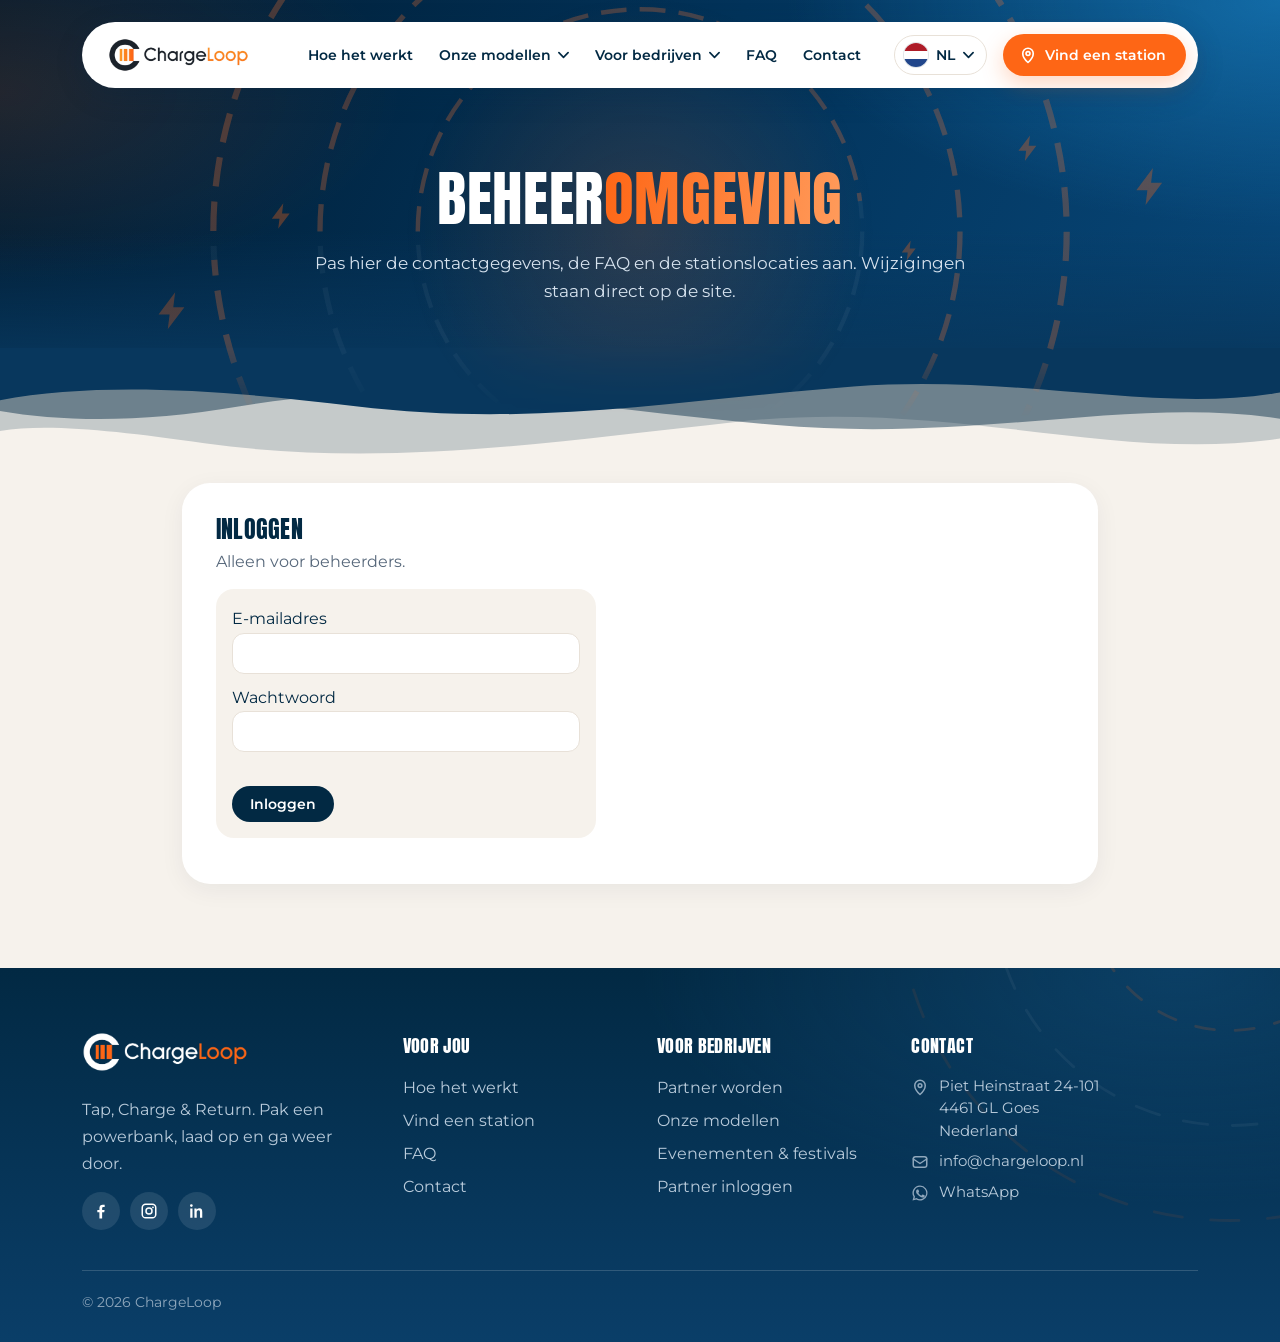
==== commit 91855610: "Laadanimatie: batterij die vol loopt Co-Authored-By: Claude Opus 5.5 <noreply@anthropic.com> Claude-" ====
--- a/beheer.html
+++ b/beheer.html
@@ -1,5 +1,5 @@
 <!doctype html><html lang="nl"><head><meta charset="utf-8"><meta name="viewport" content="width=device-width,initial-scale=1"><title>Beheer – ChargeLoop</title><meta name="robots" content="noindex"><link rel="icon" type="image/png" sizes="32x32" href="favicon-32.png?v=1794667950">
-<link rel="preconnect" href="https://fonts.googleapis.com"><link rel="preconnect" href="https://fonts.gstatic.com" crossorigin><link rel="stylesheet" href="https://fonts.googleapis.com/css2?family=Anton&family=Montserrat:wght@400;500;600;700&display=swap"><link rel="stylesheet" href="style.css?v=1794671474"></head><body data-page="beheer">
+<link rel="preconnect" href="https://fonts.googleapis.com"><link rel="preconnect" href="https://fonts.gstatic.com" crossorigin><link rel="stylesheet" href="https://fonts.googleapis.com/css2?family=Anton&family=Montserrat:wght@400;500;600;700&display=swap"><link rel="stylesheet" href="style.css?v=1794671537"></head><body data-page="beheer">
 <div class="top small"><div class="wrap"><header id="hdr"><div class="pill"><a class="lg" href="/" aria-label="ChargeLoop, naar de homepage"><img data-img="logo" src="logo.png" alt="ChargeLoop"></a><button class="burger" aria-label="Menu" aria-expanded="false"><span></span><span></span><span></span></button><nav class="main" id="nav"><a href="/#hoe-het-werkt">Hoe het werkt</a><div class="dd mega"><button class="ddb" type="button" aria-expanded="false" aria-haspopup="true">Onze modellen<svg class="chev" viewBox="0 0 12 8" aria-hidden="true"><path d="M1 1.5l5 5 5-5" fill="none" stroke="currentColor" stroke-width="1.8" stroke-linecap="round" stroke-linejoin="round"></path></svg></button><div class="ddm"><div class="megai"><div class="mg-wrap"><div class="mg-intro"><span class="mg-pill">Modellen</span><h3>Een station voor elke plek</h3><p>Van een compact station op de bar tot een vrijstaande zuil. Wij adviseren je gratis over het beste formaat.</p><div class="mg-act"><a class="mg-lnk" href="voor-bedrijven#stations">Alle modellen vergelijken<svg class="mg-arr" viewBox="0 0 16 12" aria-hidden="true"><path d="M1 6h13M9 1l5 5-5 5" fill="none" stroke="currentColor" stroke-width="2" stroke-linecap="round" stroke-linejoin="round"></path></svg></a></div></div><div class="mg-cards mg-c4"><a class="mg-card hl" href="voor-bedrijven#stations"><span class="mg-tile"><em class="mg-tag">Meest gekozen</em><img class="mg-st s6" src="model-st6.webp?v=1794663857" alt=""></span><span class="mg-row"><b>ChargeLoop 6</b><svg class="mg-arr" viewBox="0 0 16 12" aria-hidden="true"><path d="M1 6h13M9 1l5 5-5 5" fill="none" stroke="currentColor" stroke-width="2" stroke-linecap="round" stroke-linejoin="round"></path></svg></span><small>Ideaal voor kleine horeca, kappers en balies</small></a><a class="mg-card" href="voor-bedrijven#stations"><span class="mg-tile"><img class="mg-st s12" src="model-st12.webp?v=1794663857" alt=""></span><span class="mg-row"><b>ChargeLoop 12</b><svg class="mg-arr" viewBox="0 0 16 12" aria-hidden="true"><path d="M1 6h13M9 1l5 5-5 5" fill="none" stroke="currentColor" stroke-width="2" stroke-linecap="round" stroke-linejoin="round"></path></svg></span><small>Ideaal voor drukkere horeca, winkels en lobby’s</small></a><a class="mg-card" href="voor-bedrijven#stations"><span class="mg-tile"><img class="mg-st s24" src="model-st24.webp?v=1794663857" alt=""></span><span class="mg-row"><b>ChargeLoop 24</b><svg class="mg-arr" viewBox="0 0 16 12" aria-hidden="true"><path d="M1 6h13M9 1l5 5-5 5" fill="none" stroke="currentColor" stroke-width="2" stroke-linecap="round" stroke-linejoin="round"></path></svg></span><small>Ideaal voor hotels, winkels en sportscholen</small></a><a class="mg-card" href="voor-bedrijven#stations"><span class="mg-tile"><img class="mg-st s48" src="model-st48.webp?v=1794663857" alt=""></span><span class="mg-row"><b>ChargeLoop 48</b><svg class="mg-arr" viewBox="0 0 16 12" aria-hidden="true"><path d="M1 6h13M9 1l5 5-5 5" fill="none" stroke="currentColor" stroke-width="2" stroke-linecap="round" stroke-linejoin="round"></path></svg></span><small>Ideaal voor evenementen, beurzen en centra</small></a></div></div></div></div></div><div class="dd"><button class="ddb" type="button" aria-expanded="false" aria-haspopup="true">Voor bedrijven<svg class="chev" viewBox="0 0 12 8" aria-hidden="true"><path d="M1 1.5l5 5 5-5" fill="none" stroke="currentColor" stroke-width="1.8" stroke-linecap="round" stroke-linejoin="round"></path></svg></button><div class="ddm"><div class="ddi"><a href="voor-bedrijven">Partner worden</a><a href="evenementen-en-festivals">Evenementen &amp; festivals</a></div></div></div><a href="faq">FAQ</a><a href="contact">Contact</a><div class="lang"><button class="lb" type="button" aria-haspopup="true" aria-expanded="false" aria-label="Taal"><span class="fl"><svg viewBox="0 0 30 20" aria-hidden="true"><rect width="30" height="6.67" fill="#AE1C28"></rect><rect y="6.67" width="30" height="6.67" fill="#fff"></rect><rect y="13.33" width="30" height="6.67" fill="#21468B"></rect></svg></span><span class="lc">NL</span><svg class="chev" viewBox="0 0 12 8" aria-hidden="true"><path d="M1 1.5l5 5 5-5" fill="none" stroke="currentColor" stroke-width="1.8" stroke-linecap="round" stroke-linejoin="round"></path></svg></button><div class="lm"><div class="ddi"><button type="button" data-l="nl"><span class="fl"><svg viewBox="0 0 30 20" aria-hidden="true"><rect width="30" height="6.67" fill="#AE1C28"></rect><rect y="6.67" width="30" height="6.67" fill="#fff"></rect><rect y="13.33" width="30" height="6.67" fill="#21468B"></rect></svg></span>Nederlands</button><button type="button" data-l="en"><span class="fl"><svg viewBox="0 0 30 20" aria-hidden="true"><rect width="30" height="20" fill="#012169"></rect><path d="M0 0L30 20M30 0L0 20" stroke="#fff" stroke-width="4"></path><path d="M0 0L30 20M30 0L0 20" stroke="#C8102E" stroke-width="1.6"></path><path d="M15 0V20M0 10H30" stroke="#fff" stroke-width="6"></path><path d="M15 0V20M0 10H30" stroke="#C8102E" stroke-width="3.4"></path></svg></span>English</button></div></div></div><a class="btn btn-or find" href="vind-een-station"><svg viewBox="0 0 24 24" fill="none" stroke="currentColor" stroke-width="2.2" stroke-linecap="round" stroke-linejoin="round" aria-hidden="true"><path d="M12 22s7-6.2 7-12a7 7 0 10-14 0c0 5.8 7 12 7 12z"></path><circle cx="12" cy="10" r="2.6"></circle></svg>Vind een station</a></nav></div></header><div class="hero"><h1>Beheer<em>omgeving</em></h1><p class="lead">Pas hier de contactgegevens, de FAQ en de stationslocaties aan. Wijzigingen staan direct op de site.</p></div></div><div data-wave class="wavebox"><svg viewBox="0 0 1440 150" preserveAspectRatio="none" aria-hidden="true"><path d="M0 0H1440V118C1250 150 1070 66 830 96C610 124 430 156 230 124C130 108 55 98 0 108Z" fill="#022943" fill-opacity=".2"></path><path d="M0 0H1440V92C1270 62 1100 124 870 100C650 78 480 34 270 76C160 98 70 96 0 82Z" fill="#022943" fill-opacity=".45"></path><path d="M0 0H1440V58C1300 86 1150 34 960 50C760 68 600 104 400 76C250 54 110 44 0 68Z" fill="#08375D"></path></svg></div></div>
 <main><section style="padding-top:20px"><div class="wrap adm" style="max-width:960px"><div id="gate" class="card pad" style="text-align:center">Even laden...</div><div id="panel" hidden>
 <div class="tabs" id="tabs"><button data-t="contact" class="on">Contactgegevens</button><button data-t="faq">FAQ</button><button data-t="stations">Locaties</button><button data-t="images">Foto's en logo's</button><button data-t="seo">SEO</button><button data-t="vert">Vertalingen</button><button data-t="leads">Berichten</button></div>
--- a/style.css
+++ b/style.css
@@ -1369,3 +1369,18 @@
 .crow{cursor:default}.crow:hover{transform:none}
 @media(prefers-reduced-motion:reduce){.chg-b{animation:none}}
 @media(max-width:860px){.cph.cpz2{max-width:420px}}
+/* v113 laadanimatie als batterij die vol loopt */
+.chg{gap:6px}
+.cbat{--p:12%;position:relative;width:38%;aspect-ratio:1/1.75;border:3px solid rgba(255,255,255,.88);border-radius:16px;padding:5px;box-sizing:border-box;margin-top:8%}
+.cbat::before{content:"";position:absolute;left:50%;top:-10px;width:34%;height:7px;transform:translateX(-50%);background:rgba(255,255,255,.88);border-radius:4px 4px 0 0}
+.cbat-f{position:absolute;left:5px;right:5px;bottom:5px;height:calc((100% - 10px) * var(--p) / 100%);max-height:calc(100% - 10px);border-radius:10px;overflow:hidden;background:linear-gradient(0deg,#FE6615,#FF9A5C)}
+.cbat-f{height:calc(var(--p) - 10px * var(--p) / 100%)}
+.cbat-f::after{content:"";position:absolute;left:0;right:0;height:60%;bottom:-60%;background:linear-gradient(0deg,transparent,rgba(255,255,255,.45),transparent);animation:cbsh 1.8s ease-in-out infinite}
+@keyframes cbsh{to{bottom:110%}}
+.cbat-b{position:absolute;left:50%;top:50%;width:46%;transform:translate(-50%,-50%);filter:drop-shadow(0 2px 6px rgba(0,0,0,.35));animation:chgb 1.6s ease-in-out infinite}
+.cpz2.full .cbat-f{background:linear-gradient(0deg,#22B573,#5FD69B)}
+.cpz2.full .chg-t{color:#5FD69B}
+@media(prefers-reduced-motion:reduce){.cbat-f::after,.cbat-b{animation:none}}
+.cbat-b{animation:cbb 1.6s ease-in-out infinite}
+@keyframes cbb{0%,100%{opacity:.7;transform:translate(-50%,-50%) scale(.92)}50%{opacity:1;transform:translate(-50%,-50%) scale(1.06)}}
+@media(prefers-reduced-motion:reduce){.cbat-b{animation:none}}
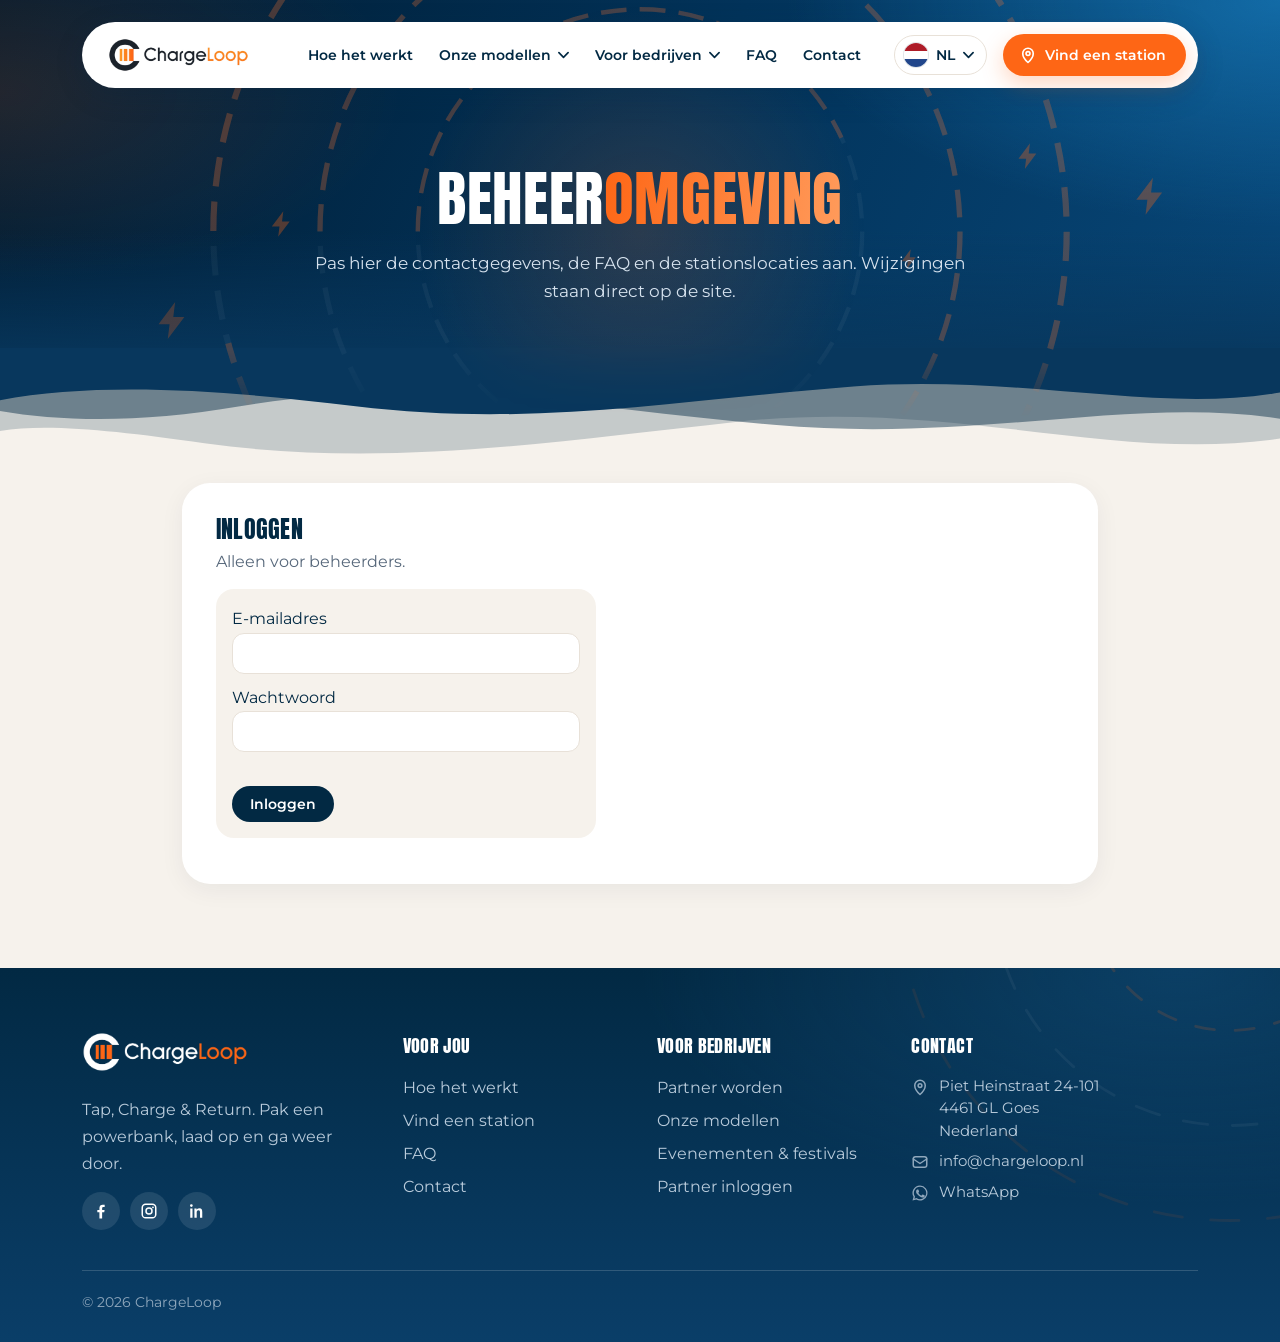
==== commit ae9a1101: "FAQ: knop en WhatsApp naast elkaar op mobiel Co-Authored-By: Claude Opus 5.5 <noreply@anthropic.com>" ====
--- a/beheer.html
+++ b/beheer.html
@@ -1,5 +1,5 @@
 <!doctype html><html lang="nl"><head><meta charset="utf-8"><meta name="viewport" content="width=device-width,initial-scale=1"><title>Beheer – ChargeLoop</title><meta name="robots" content="noindex"><link rel="icon" type="image/png" sizes="32x32" href="favicon-32.png?v=1794667950">
-<link rel="preconnect" href="https://fonts.googleapis.com"><link rel="preconnect" href="https://fonts.gstatic.com" crossorigin><link rel="stylesheet" href="https://fonts.googleapis.com/css2?family=Anton&family=Montserrat:wght@400;500;600;700&display=swap"><link rel="stylesheet" href="style.css?v=1794671537"></head><body data-page="beheer">
+<link rel="preconnect" href="https://fonts.googleapis.com"><link rel="preconnect" href="https://fonts.gstatic.com" crossorigin><link rel="stylesheet" href="https://fonts.googleapis.com/css2?family=Anton&family=Montserrat:wght@400;500;600;700&display=swap"><link rel="stylesheet" href="style.css?v=1794672091"></head><body data-page="beheer">
 <div class="top small"><div class="wrap"><header id="hdr"><div class="pill"><a class="lg" href="/" aria-label="ChargeLoop, naar de homepage"><img data-img="logo" src="logo.png" alt="ChargeLoop"></a><button class="burger" aria-label="Menu" aria-expanded="false"><span></span><span></span><span></span></button><nav class="main" id="nav"><a href="/#hoe-het-werkt">Hoe het werkt</a><div class="dd mega"><button class="ddb" type="button" aria-expanded="false" aria-haspopup="true">Onze modellen<svg class="chev" viewBox="0 0 12 8" aria-hidden="true"><path d="M1 1.5l5 5 5-5" fill="none" stroke="currentColor" stroke-width="1.8" stroke-linecap="round" stroke-linejoin="round"></path></svg></button><div class="ddm"><div class="megai"><div class="mg-wrap"><div class="mg-intro"><span class="mg-pill">Modellen</span><h3>Een station voor elke plek</h3><p>Van een compact station op de bar tot een vrijstaande zuil. Wij adviseren je gratis over het beste formaat.</p><div class="mg-act"><a class="mg-lnk" href="voor-bedrijven#stations">Alle modellen vergelijken<svg class="mg-arr" viewBox="0 0 16 12" aria-hidden="true"><path d="M1 6h13M9 1l5 5-5 5" fill="none" stroke="currentColor" stroke-width="2" stroke-linecap="round" stroke-linejoin="round"></path></svg></a></div></div><div class="mg-cards mg-c4"><a class="mg-card hl" href="voor-bedrijven#stations"><span class="mg-tile"><em class="mg-tag">Meest gekozen</em><img class="mg-st s6" src="model-st6.webp?v=1794663857" alt=""></span><span class="mg-row"><b>ChargeLoop 6</b><svg class="mg-arr" viewBox="0 0 16 12" aria-hidden="true"><path d="M1 6h13M9 1l5 5-5 5" fill="none" stroke="currentColor" stroke-width="2" stroke-linecap="round" stroke-linejoin="round"></path></svg></span><small>Ideaal voor kleine horeca, kappers en balies</small></a><a class="mg-card" href="voor-bedrijven#stations"><span class="mg-tile"><img class="mg-st s12" src="model-st12.webp?v=1794663857" alt=""></span><span class="mg-row"><b>ChargeLoop 12</b><svg class="mg-arr" viewBox="0 0 16 12" aria-hidden="true"><path d="M1 6h13M9 1l5 5-5 5" fill="none" stroke="currentColor" stroke-width="2" stroke-linecap="round" stroke-linejoin="round"></path></svg></span><small>Ideaal voor drukkere horeca, winkels en lobby’s</small></a><a class="mg-card" href="voor-bedrijven#stations"><span class="mg-tile"><img class="mg-st s24" src="model-st24.webp?v=1794663857" alt=""></span><span class="mg-row"><b>ChargeLoop 24</b><svg class="mg-arr" viewBox="0 0 16 12" aria-hidden="true"><path d="M1 6h13M9 1l5 5-5 5" fill="none" stroke="currentColor" stroke-width="2" stroke-linecap="round" stroke-linejoin="round"></path></svg></span><small>Ideaal voor hotels, winkels en sportscholen</small></a><a class="mg-card" href="voor-bedrijven#stations"><span class="mg-tile"><img class="mg-st s48" src="model-st48.webp?v=1794663857" alt=""></span><span class="mg-row"><b>ChargeLoop 48</b><svg class="mg-arr" viewBox="0 0 16 12" aria-hidden="true"><path d="M1 6h13M9 1l5 5-5 5" fill="none" stroke="currentColor" stroke-width="2" stroke-linecap="round" stroke-linejoin="round"></path></svg></span><small>Ideaal voor evenementen, beurzen en centra</small></a></div></div></div></div></div><div class="dd"><button class="ddb" type="button" aria-expanded="false" aria-haspopup="true">Voor bedrijven<svg class="chev" viewBox="0 0 12 8" aria-hidden="true"><path d="M1 1.5l5 5 5-5" fill="none" stroke="currentColor" stroke-width="1.8" stroke-linecap="round" stroke-linejoin="round"></path></svg></button><div class="ddm"><div class="ddi"><a href="voor-bedrijven">Partner worden</a><a href="evenementen-en-festivals">Evenementen &amp; festivals</a></div></div></div><a href="faq">FAQ</a><a href="contact">Contact</a><div class="lang"><button class="lb" type="button" aria-haspopup="true" aria-expanded="false" aria-label="Taal"><span class="fl"><svg viewBox="0 0 30 20" aria-hidden="true"><rect width="30" height="6.67" fill="#AE1C28"></rect><rect y="6.67" width="30" height="6.67" fill="#fff"></rect><rect y="13.33" width="30" height="6.67" fill="#21468B"></rect></svg></span><span class="lc">NL</span><svg class="chev" viewBox="0 0 12 8" aria-hidden="true"><path d="M1 1.5l5 5 5-5" fill="none" stroke="currentColor" stroke-width="1.8" stroke-linecap="round" stroke-linejoin="round"></path></svg></button><div class="lm"><div class="ddi"><button type="button" data-l="nl"><span class="fl"><svg viewBox="0 0 30 20" aria-hidden="true"><rect width="30" height="6.67" fill="#AE1C28"></rect><rect y="6.67" width="30" height="6.67" fill="#fff"></rect><rect y="13.33" width="30" height="6.67" fill="#21468B"></rect></svg></span>Nederlands</button><button type="button" data-l="en"><span class="fl"><svg viewBox="0 0 30 20" aria-hidden="true"><rect width="30" height="20" fill="#012169"></rect><path d="M0 0L30 20M30 0L0 20" stroke="#fff" stroke-width="4"></path><path d="M0 0L30 20M30 0L0 20" stroke="#C8102E" stroke-width="1.6"></path><path d="M15 0V20M0 10H30" stroke="#fff" stroke-width="6"></path><path d="M15 0V20M0 10H30" stroke="#C8102E" stroke-width="3.4"></path></svg></span>English</button></div></div></div><a class="btn btn-or find" href="vind-een-station"><svg viewBox="0 0 24 24" fill="none" stroke="currentColor" stroke-width="2.2" stroke-linecap="round" stroke-linejoin="round" aria-hidden="true"><path d="M12 22s7-6.2 7-12a7 7 0 10-14 0c0 5.8 7 12 7 12z"></path><circle cx="12" cy="10" r="2.6"></circle></svg>Vind een station</a></nav></div></header><div class="hero"><h1>Beheer<em>omgeving</em></h1><p class="lead">Pas hier de contactgegevens, de FAQ en de stationslocaties aan. Wijzigingen staan direct op de site.</p></div></div><div data-wave class="wavebox"><svg viewBox="0 0 1440 150" preserveAspectRatio="none" aria-hidden="true"><path d="M0 0H1440V118C1250 150 1070 66 830 96C610 124 430 156 230 124C130 108 55 98 0 108Z" fill="#022943" fill-opacity=".2"></path><path d="M0 0H1440V92C1270 62 1100 124 870 100C650 78 480 34 270 76C160 98 70 96 0 82Z" fill="#022943" fill-opacity=".45"></path><path d="M0 0H1440V58C1300 86 1150 34 960 50C760 68 600 104 400 76C250 54 110 44 0 68Z" fill="#08375D"></path></svg></div></div>
 <main><section style="padding-top:20px"><div class="wrap adm" style="max-width:960px"><div id="gate" class="card pad" style="text-align:center">Even laden...</div><div id="panel" hidden>
 <div class="tabs" id="tabs"><button data-t="contact" class="on">Contactgegevens</button><button data-t="faq">FAQ</button><button data-t="stations">Locaties</button><button data-t="images">Foto's en logo's</button><button data-t="seo">SEO</button><button data-t="vert">Vertalingen</button><button data-t="leads">Berichten</button></div>
--- a/style.css
+++ b/style.css
@@ -1384,3 +1384,8 @@
 .cbat-b{animation:cbb 1.6s ease-in-out infinite}
 @keyframes cbb{0%,100%{opacity:.7;transform:translate(-50%,-50%) scale(.92)}50%{opacity:1;transform:translate(-50%,-50%) scale(1.06)}}
 @media(prefers-reduced-motion:reduce){.cbat-b{animation:none}}
+/* v114 FAQ-blok: knop en WhatsApp naast elkaar op mobiel */
+.cta-card .btnrow{flex-wrap:nowrap;align-items:center;justify-content:center;width:100%}
+.cta-card .btnrow .btn{flex:0 1 auto;min-width:0;white-space:nowrap}
+@media(max-width:520px){.cta-card{padding:30px 22px}.cta-card .btnrow .btn{padding:13px 22px;font-size:15px}}
+@media(max-width:560px){.cta-card .btnrow,.cta-card .btnrow.l{flex-direction:row;align-items:center;gap:10px}.cta-card .btnrow .btn{width:auto;flex:1 1 auto}.cta-card .btnrow .wai{width:52px;height:52px}}
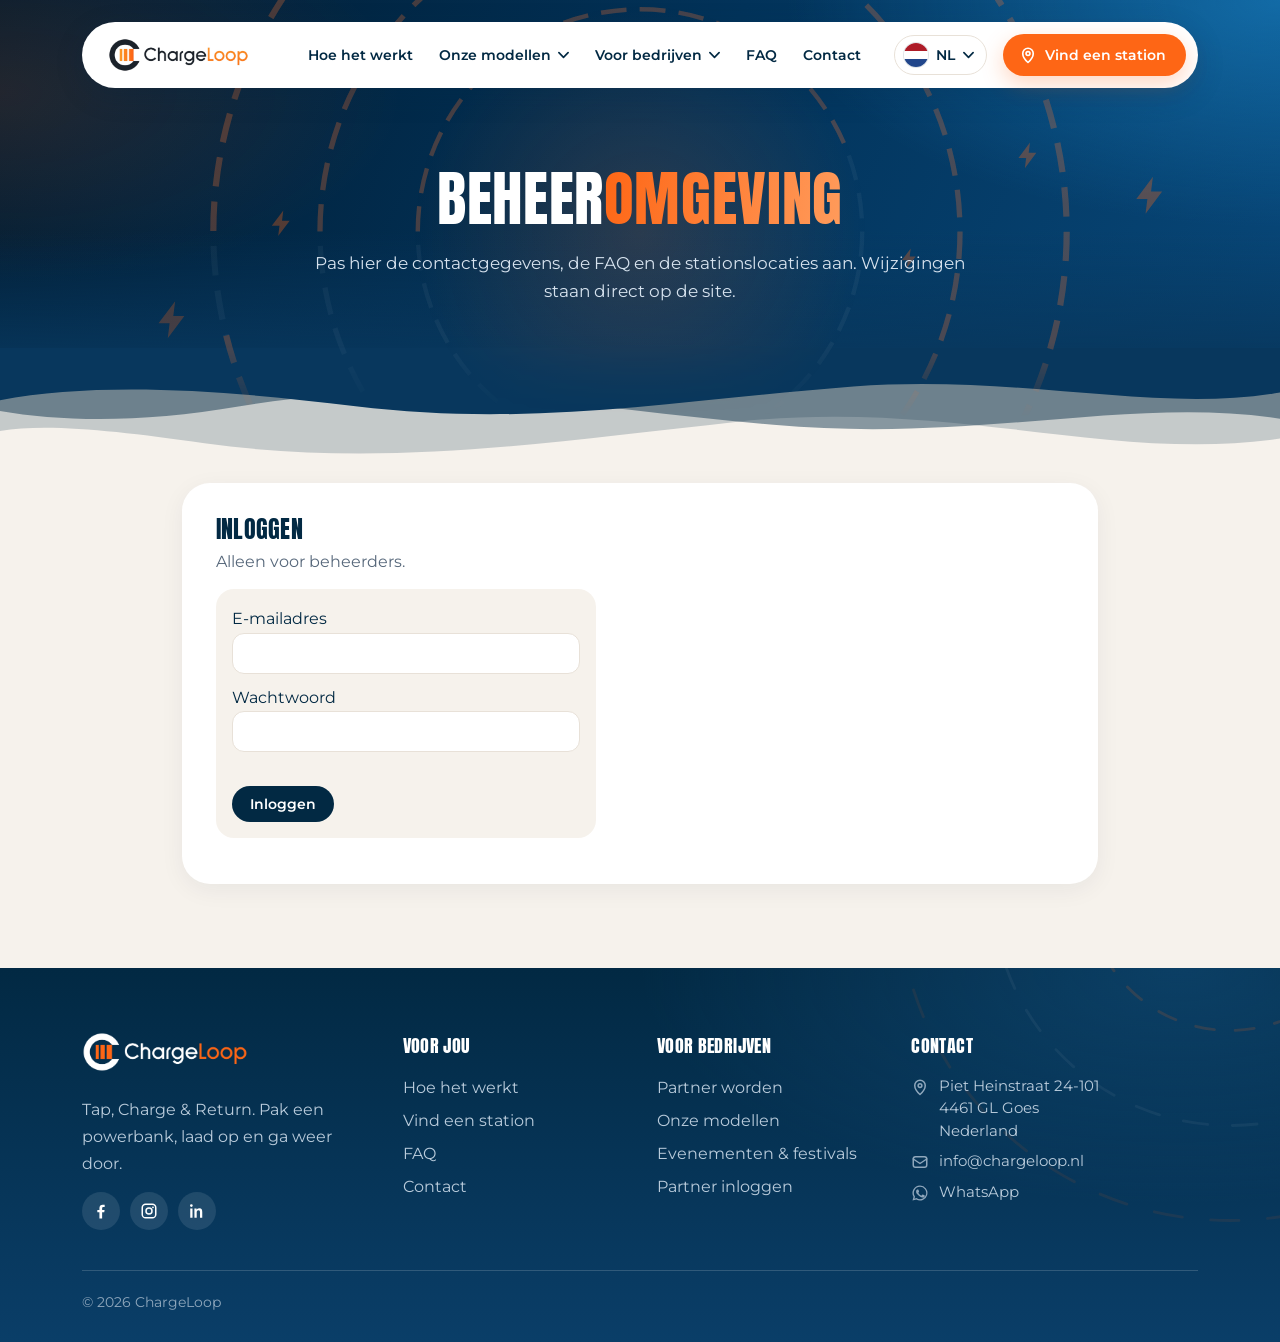
==== commit a44eb39a: "Nieuwe FAQ met categorieën, intro's en Engelse vertaling; knop in Beheer om de standaard-FAQ terug t" ====
--- a/beheer.html
+++ b/beheer.html
@@ -1,10 +1,10 @@
 <!doctype html><html lang="nl"><head><meta charset="utf-8"><meta name="viewport" content="width=device-width,initial-scale=1"><title>Beheer – ChargeLoop</title><meta name="robots" content="noindex"><link rel="icon" type="image/png" sizes="32x32" href="favicon-32.png?v=1794667950">
-<link rel="preconnect" href="https://fonts.googleapis.com"><link rel="preconnect" href="https://fonts.gstatic.com" crossorigin><link rel="stylesheet" href="https://fonts.googleapis.com/css2?family=Anton&family=Montserrat:wght@400;500;600;700&display=swap"><link rel="stylesheet" href="style.css?v=1794672091"></head><body data-page="beheer">
+<link rel="preconnect" href="https://fonts.googleapis.com"><link rel="preconnect" href="https://fonts.gstatic.com" crossorigin><link rel="stylesheet" href="https://fonts.googleapis.com/css2?family=Anton&family=Montserrat:wght@400;500;600;700&display=swap"><link rel="stylesheet" href="style.css?v=1794672586"></head><body data-page="beheer">
 <div class="top small"><div class="wrap"><header id="hdr"><div class="pill"><a class="lg" href="/" aria-label="ChargeLoop, naar de homepage"><img data-img="logo" src="logo.png" alt="ChargeLoop"></a><button class="burger" aria-label="Menu" aria-expanded="false"><span></span><span></span><span></span></button><nav class="main" id="nav"><a href="/#hoe-het-werkt">Hoe het werkt</a><div class="dd mega"><button class="ddb" type="button" aria-expanded="false" aria-haspopup="true">Onze modellen<svg class="chev" viewBox="0 0 12 8" aria-hidden="true"><path d="M1 1.5l5 5 5-5" fill="none" stroke="currentColor" stroke-width="1.8" stroke-linecap="round" stroke-linejoin="round"></path></svg></button><div class="ddm"><div class="megai"><div class="mg-wrap"><div class="mg-intro"><span class="mg-pill">Modellen</span><h3>Een station voor elke plek</h3><p>Van een compact station op de bar tot een vrijstaande zuil. Wij adviseren je gratis over het beste formaat.</p><div class="mg-act"><a class="mg-lnk" href="voor-bedrijven#stations">Alle modellen vergelijken<svg class="mg-arr" viewBox="0 0 16 12" aria-hidden="true"><path d="M1 6h13M9 1l5 5-5 5" fill="none" stroke="currentColor" stroke-width="2" stroke-linecap="round" stroke-linejoin="round"></path></svg></a></div></div><div class="mg-cards mg-c4"><a class="mg-card hl" href="voor-bedrijven#stations"><span class="mg-tile"><em class="mg-tag">Meest gekozen</em><img class="mg-st s6" src="model-st6.webp?v=1794663857" alt=""></span><span class="mg-row"><b>ChargeLoop 6</b><svg class="mg-arr" viewBox="0 0 16 12" aria-hidden="true"><path d="M1 6h13M9 1l5 5-5 5" fill="none" stroke="currentColor" stroke-width="2" stroke-linecap="round" stroke-linejoin="round"></path></svg></span><small>Ideaal voor kleine horeca, kappers en balies</small></a><a class="mg-card" href="voor-bedrijven#stations"><span class="mg-tile"><img class="mg-st s12" src="model-st12.webp?v=1794663857" alt=""></span><span class="mg-row"><b>ChargeLoop 12</b><svg class="mg-arr" viewBox="0 0 16 12" aria-hidden="true"><path d="M1 6h13M9 1l5 5-5 5" fill="none" stroke="currentColor" stroke-width="2" stroke-linecap="round" stroke-linejoin="round"></path></svg></span><small>Ideaal voor drukkere horeca, winkels en lobby’s</small></a><a class="mg-card" href="voor-bedrijven#stations"><span class="mg-tile"><img class="mg-st s24" src="model-st24.webp?v=1794663857" alt=""></span><span class="mg-row"><b>ChargeLoop 24</b><svg class="mg-arr" viewBox="0 0 16 12" aria-hidden="true"><path d="M1 6h13M9 1l5 5-5 5" fill="none" stroke="currentColor" stroke-width="2" stroke-linecap="round" stroke-linejoin="round"></path></svg></span><small>Ideaal voor hotels, winkels en sportscholen</small></a><a class="mg-card" href="voor-bedrijven#stations"><span class="mg-tile"><img class="mg-st s48" src="model-st48.webp?v=1794663857" alt=""></span><span class="mg-row"><b>ChargeLoop 48</b><svg class="mg-arr" viewBox="0 0 16 12" aria-hidden="true"><path d="M1 6h13M9 1l5 5-5 5" fill="none" stroke="currentColor" stroke-width="2" stroke-linecap="round" stroke-linejoin="round"></path></svg></span><small>Ideaal voor evenementen, beurzen en centra</small></a></div></div></div></div></div><div class="dd"><button class="ddb" type="button" aria-expanded="false" aria-haspopup="true">Voor bedrijven<svg class="chev" viewBox="0 0 12 8" aria-hidden="true"><path d="M1 1.5l5 5 5-5" fill="none" stroke="currentColor" stroke-width="1.8" stroke-linecap="round" stroke-linejoin="round"></path></svg></button><div class="ddm"><div class="ddi"><a href="voor-bedrijven">Partner worden</a><a href="evenementen-en-festivals">Evenementen &amp; festivals</a></div></div></div><a href="faq">FAQ</a><a href="contact">Contact</a><div class="lang"><button class="lb" type="button" aria-haspopup="true" aria-expanded="false" aria-label="Taal"><span class="fl"><svg viewBox="0 0 30 20" aria-hidden="true"><rect width="30" height="6.67" fill="#AE1C28"></rect><rect y="6.67" width="30" height="6.67" fill="#fff"></rect><rect y="13.33" width="30" height="6.67" fill="#21468B"></rect></svg></span><span class="lc">NL</span><svg class="chev" viewBox="0 0 12 8" aria-hidden="true"><path d="M1 1.5l5 5 5-5" fill="none" stroke="currentColor" stroke-width="1.8" stroke-linecap="round" stroke-linejoin="round"></path></svg></button><div class="lm"><div class="ddi"><button type="button" data-l="nl"><span class="fl"><svg viewBox="0 0 30 20" aria-hidden="true"><rect width="30" height="6.67" fill="#AE1C28"></rect><rect y="6.67" width="30" height="6.67" fill="#fff"></rect><rect y="13.33" width="30" height="6.67" fill="#21468B"></rect></svg></span>Nederlands</button><button type="button" data-l="en"><span class="fl"><svg viewBox="0 0 30 20" aria-hidden="true"><rect width="30" height="20" fill="#012169"></rect><path d="M0 0L30 20M30 0L0 20" stroke="#fff" stroke-width="4"></path><path d="M0 0L30 20M30 0L0 20" stroke="#C8102E" stroke-width="1.6"></path><path d="M15 0V20M0 10H30" stroke="#fff" stroke-width="6"></path><path d="M15 0V20M0 10H30" stroke="#C8102E" stroke-width="3.4"></path></svg></span>English</button></div></div></div><a class="btn btn-or find" href="vind-een-station"><svg viewBox="0 0 24 24" fill="none" stroke="currentColor" stroke-width="2.2" stroke-linecap="round" stroke-linejoin="round" aria-hidden="true"><path d="M12 22s7-6.2 7-12a7 7 0 10-14 0c0 5.8 7 12 7 12z"></path><circle cx="12" cy="10" r="2.6"></circle></svg>Vind een station</a></nav></div></header><div class="hero"><h1>Beheer<em>omgeving</em></h1><p class="lead">Pas hier de contactgegevens, de FAQ en de stationslocaties aan. Wijzigingen staan direct op de site.</p></div></div><div data-wave class="wavebox"><svg viewBox="0 0 1440 150" preserveAspectRatio="none" aria-hidden="true"><path d="M0 0H1440V118C1250 150 1070 66 830 96C610 124 430 156 230 124C130 108 55 98 0 108Z" fill="#022943" fill-opacity=".2"></path><path d="M0 0H1440V92C1270 62 1100 124 870 100C650 78 480 34 270 76C160 98 70 96 0 82Z" fill="#022943" fill-opacity=".45"></path><path d="M0 0H1440V58C1300 86 1150 34 960 50C760 68 600 104 400 76C250 54 110 44 0 68Z" fill="#08375D"></path></svg></div></div>
 <main><section style="padding-top:20px"><div class="wrap adm" style="max-width:960px"><div id="gate" class="card pad" style="text-align:center">Even laden...</div><div id="panel" hidden>
 <div class="tabs" id="tabs"><button data-t="contact" class="on">Contactgegevens</button><button data-t="faq">FAQ</button><button data-t="stations">Locaties</button><button data-t="images">Foto's en logo's</button><button data-t="seo">SEO</button><button data-t="vert">Vertalingen</button><button data-t="leads">Berichten</button></div>
 <div class="card pad" id="body"></div></div></div></section></main>
-<footer id="ftr"></footer><script src="i18n.js"></script><script src="sb-config.js"></script><script src="sb.js"></script><script src="app.js"></script>
+<footer id="ftr"></footer><script src="i18n.js?v=1794672586"></script><script src="sb-config.js"></script><script src="sb.js"></script><script src="app.js"></script>
 <script>
 (function(){
 var esc=CL.esc,DEF=CL.DEF,body=document.getElementById('body'),db=null,tab='contact';
@@ -69,10 +69,11 @@
  var items=seeded?snap.docs.map(function(d){var o=Object.assign({},d.data()||{});o.id=d.id;var df=defs[d.id];if(df){['cat','q','a','q_en','a_en'].forEach(function(k){if(!o[k]&&df[k])o[k]=df[k]})}return o}):(DEF.faq||[]).map(function(x){return Object.assign({},x)});
  items.sort(function(a,b){return (a.order||0)-(b.order||0)});
  function row(f){return '<div class="it" data-id="'+esc(f.id)+'"><label>Categorie<input data-k="cat" value="'+esc(f.cat||'')+'"></label><label>Vraag<input data-k="q" value="'+esc(f.q)+'"></label><label>Antwoord<textarea data-k="a">'+esc(f.a)+'</textarea></label><label>Vraag (Engels)<input data-k="q_en" value="'+esc(f.q_en||'')+'"></label><label>Antwoord (Engels)<textarea data-k="a_en">'+esc(f.a_en||'')+'</textarea></label><div class="g2"><label>Volgorde<input data-k="order" type="number" value="'+(f.order||0)+'"></label><label style="display:flex;gap:8px;align-items:center;margin-top:22px"><input data-k="home" type="checkbox" style="width:auto"'+(f.home?' checked':'')+'> Tonen op de homepage</label></div><div class="acts"><button class="sv">Opslaan</button><button class="del">Verwijderen</button></div></div>'}
- body.innerHTML='<h2 style="font-size:2rem;margin-bottom:6px">FAQ</h2><p class="note">'+(seeded?'Pas vragen aan, voeg er een toe of verwijder ze.':'Dit zijn de standaardvragen. Klik op "Standaardvragen opslaan" om ze te gaan beheren.')+' ('+items.length+' vragen, '+dbn+' opgeslagen)'+'</p>'+(seeded?'':'<div class="acts" style="margin-bottom:16px"><button class="btn btn-or" id="seed">Standaardvragen opslaan</button></div>')+'<div class="acts" style="margin-bottom:16px"><button id="add">+ Nieuwe vraag</button></div><div id="items">'+items.map(row).join('')+'</div>';
+ body.innerHTML='<h2 style="font-size:2rem;margin-bottom:6px">FAQ</h2><p class="note">'+(seeded?'Pas vragen aan, voeg er een toe of verwijder ze.':'Dit zijn de standaardvragen. Klik op "Standaardvragen opslaan" om ze te gaan beheren.')+' ('+items.length+' vragen, '+dbn+' opgeslagen)'+'</p>'+(seeded?'':'<div class="acts" style="margin-bottom:16px"><button class="btn btn-or" id="seed">Standaardvragen opslaan</button></div>')+'<div class="acts" style="margin-bottom:16px"><button id="add">+ Nieuwe vraag</button>'+(seeded?'<button id="rst">Standaard-FAQ terugzetten</button>':'')+'</div><div id="items">'+items.map(row).join('')+'</div>';
  async function ensureFq(){for(var i=0;i<items.length;i++){var o=Object.assign({},items[i]);delete o.id;await db.collection('faq').doc(items[i].id).set(o)}seeded=true}
  if(!seeded)$('#seed').onclick=async function(){try{await ensureFq();toast('Opgeslagen.');vFaq()}catch(e){LE(e);toast('Opslaan lukt niet.',1)}};
- $('#add').onclick=async function(){try{await db.collection('faq').add({cat:'Huren en betalen',q:'Nieuwe vraag',a:'Antwoord',order:items.length+1,home:false});vFaq()}catch(e){LE(e);toast('Toevoegen lukt niet.',1)}};
+ if(seeded)$('#rst').onclick=async function(){if(!confirm('Alle huidige vragen worden vervangen door de standaard-FAQ van de website. Je eigen aanpassingen gaan dan verloren. Doorgaan?'))return;this.disabled=true;try{for(var i=0;i<snap.docs.length;i++)await db.doc('faq/'+snap.docs[i].id).delete();items=(DEF.faq||[]).map(function(x){return Object.assign({},x)});await ensureFq();toast('Standaard-FAQ teruggezet.');vFaq()}catch(e){LE(e);toast('Terugzetten lukt niet.',1);vFaq()}};
+ $('#add').onclick=async function(){try{await db.collection('faq').add({cat:'Huren & betalen',q:'Nieuwe vraag',a:'Antwoord',order:items.length+1,home:false});vFaq()}catch(e){LE(e);toast('Toevoegen lukt niet.',1)}};
  body.addEventListener('click',h);function h(e){var b=e.target.closest('button');var it=e.target.closest('.it[data-id]');if(!b||!it||tab!=='faq')return;var id=it.dataset.id;if(!seeded){b.disabled=true;ensureFq().then(function(){h(e)}).catch(function(e2){LE(e2);toast('Opslaan lukt niet.',1)});return}
   if(b.classList.contains('del')){if(confirm('Deze vraag verwijderen?'))db.doc('faq/'+id).delete().then(vFaq)}
   if(b.classList.contains('sv')){var d={};it.querySelectorAll('[data-k]').forEach(function(i){d[i.dataset.k]=i.type==='checkbox'?i.checked:i.type==='number'?+i.value:i.value.trim()});db.doc('faq/'+id).set(d).then(function(){toast('Opgeslagen.')},function(e){LE(e);toast('Opslaan lukt niet.',1)})}}
--- a/style.css
+++ b/style.css
@@ -1389,3 +1389,8 @@
 .cta-card .btnrow .btn{flex:0 1 auto;min-width:0;white-space:nowrap}
 @media(max-width:520px){.cta-card{padding:30px 22px}.cta-card .btnrow .btn{padding:13px 22px;font-size:15px}}
 @media(max-width:560px){.cta-card .btnrow,.cta-card .btnrow.l{flex-direction:row;align-items:center;gap:10px}.cta-card .btnrow .btn{width:auto;flex:1 1 auto}.cta-card .btnrow .wai{width:52px;height:52px}}
+/* v115 FAQ-pagina: groepskoppen en intro's */
+.faq h2.fq-grp{font-size:clamp(1.9rem,4vw,2.5rem);margin:46px 0 10px}.faq h2.fq-grp:first-child{margin-top:0}
+.fq-intro{background:var(--navy);color:#fff;border-radius:24px;padding:24px 26px;margin:6px 0 16px}
+.fq-intro b{display:block;font:400 1.35rem/1.15 var(--h);text-transform:uppercase;margin-bottom:8px}
+.fq-intro p{color:#C9D6E2;font-size:15px;line-height:1.6;margin:0}.fq-intro p+p{margin-top:8px}
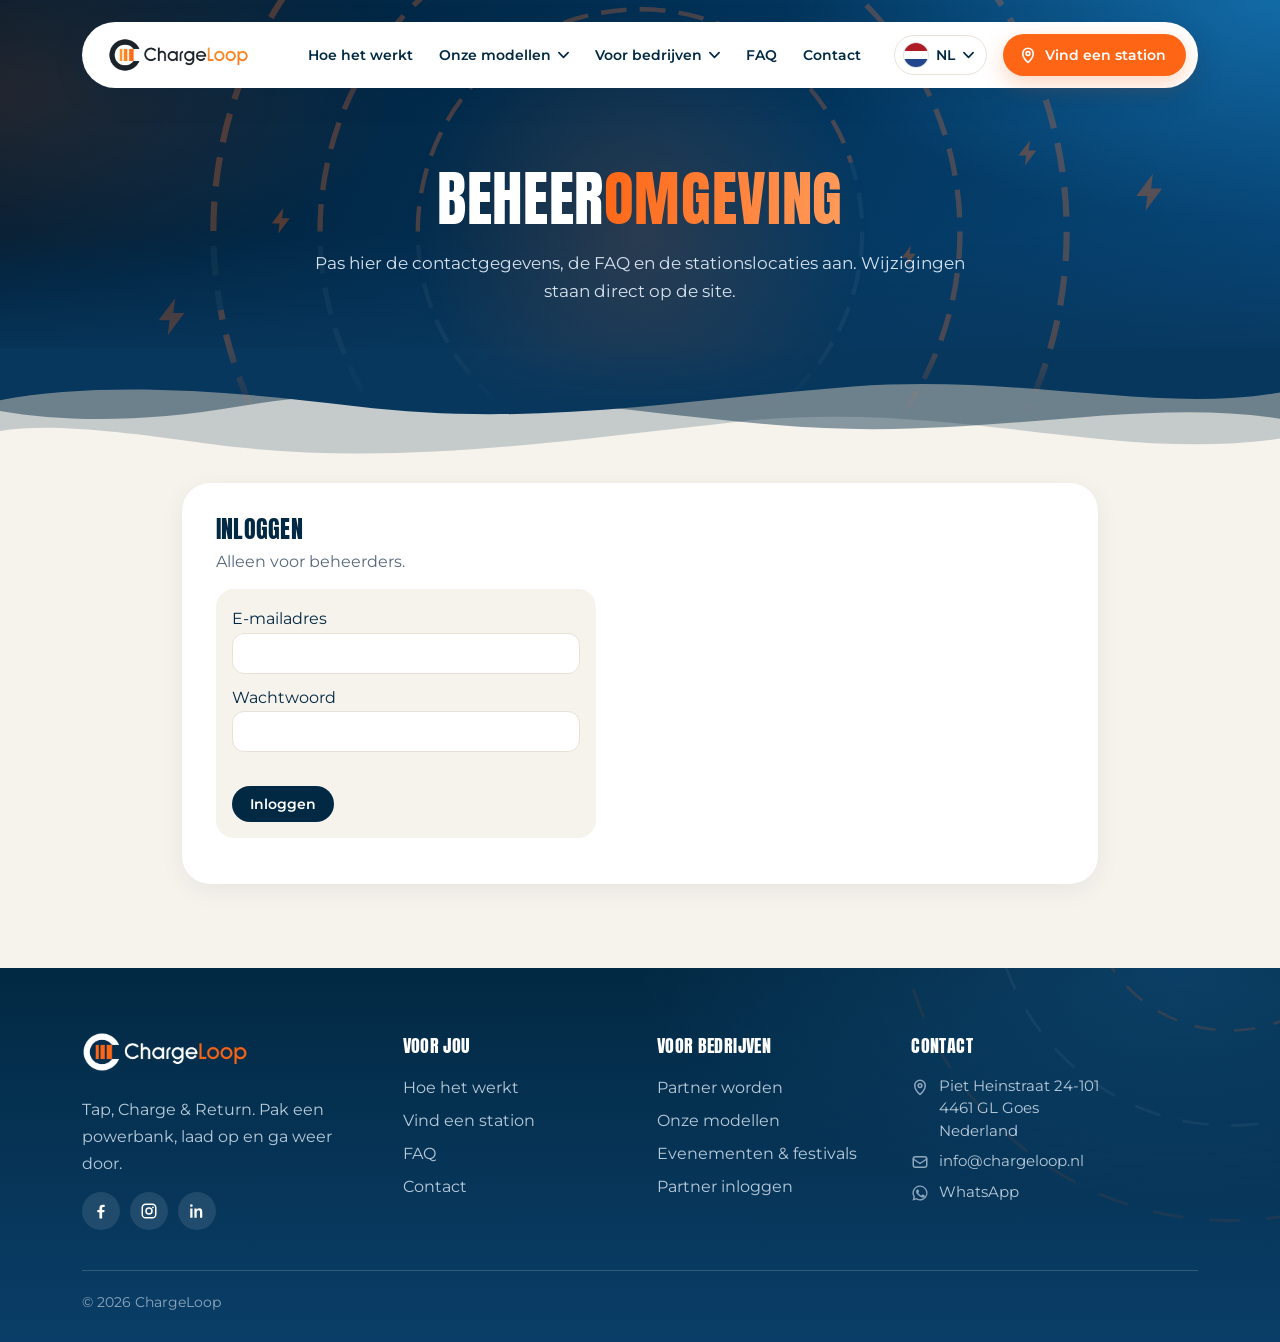
==== commit 59358ab6: "FAQ ingekort naar de nieuwe versie met vier categorieën Co-Authored-By: Claude Opus 5.5 <noreply@ant" ====
--- a/beheer.html
+++ b/beheer.html
@@ -4,7 +4,7 @@
 <main><section style="padding-top:20px"><div class="wrap adm" style="max-width:960px"><div id="gate" class="card pad" style="text-align:center">Even laden...</div><div id="panel" hidden>
 <div class="tabs" id="tabs"><button data-t="contact" class="on">Contactgegevens</button><button data-t="faq">FAQ</button><button data-t="stations">Locaties</button><button data-t="images">Foto's en logo's</button><button data-t="seo">SEO</button><button data-t="vert">Vertalingen</button><button data-t="leads">Berichten</button></div>
 <div class="card pad" id="body"></div></div></div></section></main>
-<footer id="ftr"></footer><script src="i18n.js?v=1794672586"></script><script src="sb-config.js"></script><script src="sb.js"></script><script src="app.js"></script>
+<footer id="ftr"></footer><script src="i18n.js?v=1794672870"></script><script src="sb-config.js"></script><script src="sb.js"></script><script src="app.js"></script>
 <script>
 (function(){
 var esc=CL.esc,DEF=CL.DEF,body=document.getElementById('body'),db=null,tab='contact';
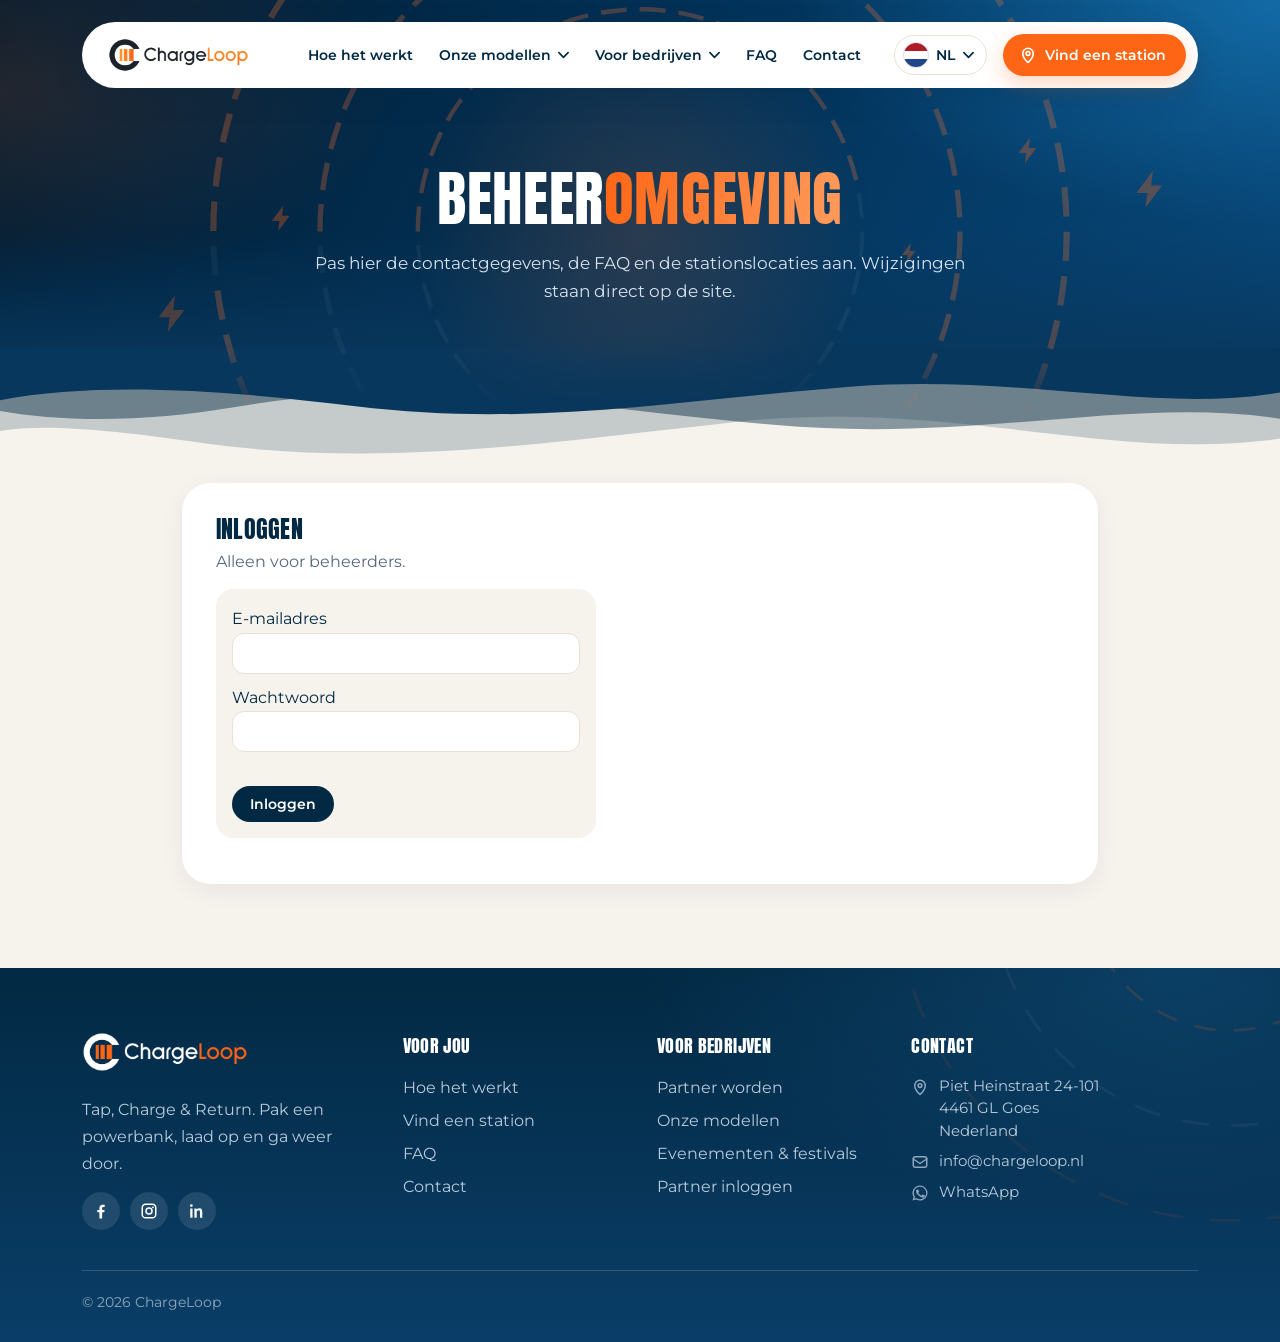
==== commit baa7260b: "Sitemap, robots en canonical zonder www Co-Authored-By: Claude Opus 5.5 <noreply@anthropic.com> Clau" ====
--- a/beheer.html
+++ b/beheer.html
@@ -28,7 +28,7 @@
 /* seo */
 async function vSeo(){
  var S=CL.SEO,keys=Object.keys(S),cur={};try{var d=await db.doc('settings/seo').get();if(d.exists)cur=d.data()||{}}catch(e){LE(e)}
- var site=/^https?:/.test(location.origin)&&!/claude/.test(location.hostname)?location.origin:'https://chargeloop.nl',host=site.replace(/^https?:\/\//,'');
+ var site=/^https?:/.test(location.origin)&&!/claude/.test(location.hostname)?location.origin.replace('://www.','://'):'https://chargeloop.nl',host=site.replace(/^https?:\/\//,'');
  function cut(s,n){return s.length>n?s.slice(0,n-1).replace(/\s+\S*$/,'')+' ...':s}
  body.innerHTML='<h2 style="font-size:2rem;margin-bottom:6px">SEO</h2><p class="note">Bepaal per pagina hoe hij in Google en in een gedeelde link verschijnt. Laat je een veld leeg, dan gebruiken we de standaardtekst die erin staat.</p><div class="seo-l">'+keys.map(function(k,i){var v=S[k],c=cur[k]||{};
   return '<details class="seo-p" data-k="'+k+'"'+(i?'':' open')+'><summary><span class="seo-dot"></span><b>'+esc(v.n)+'</b><i>'+esc(v.p)+'</i></summary><div class="seo-b"><div class="seo-f">'
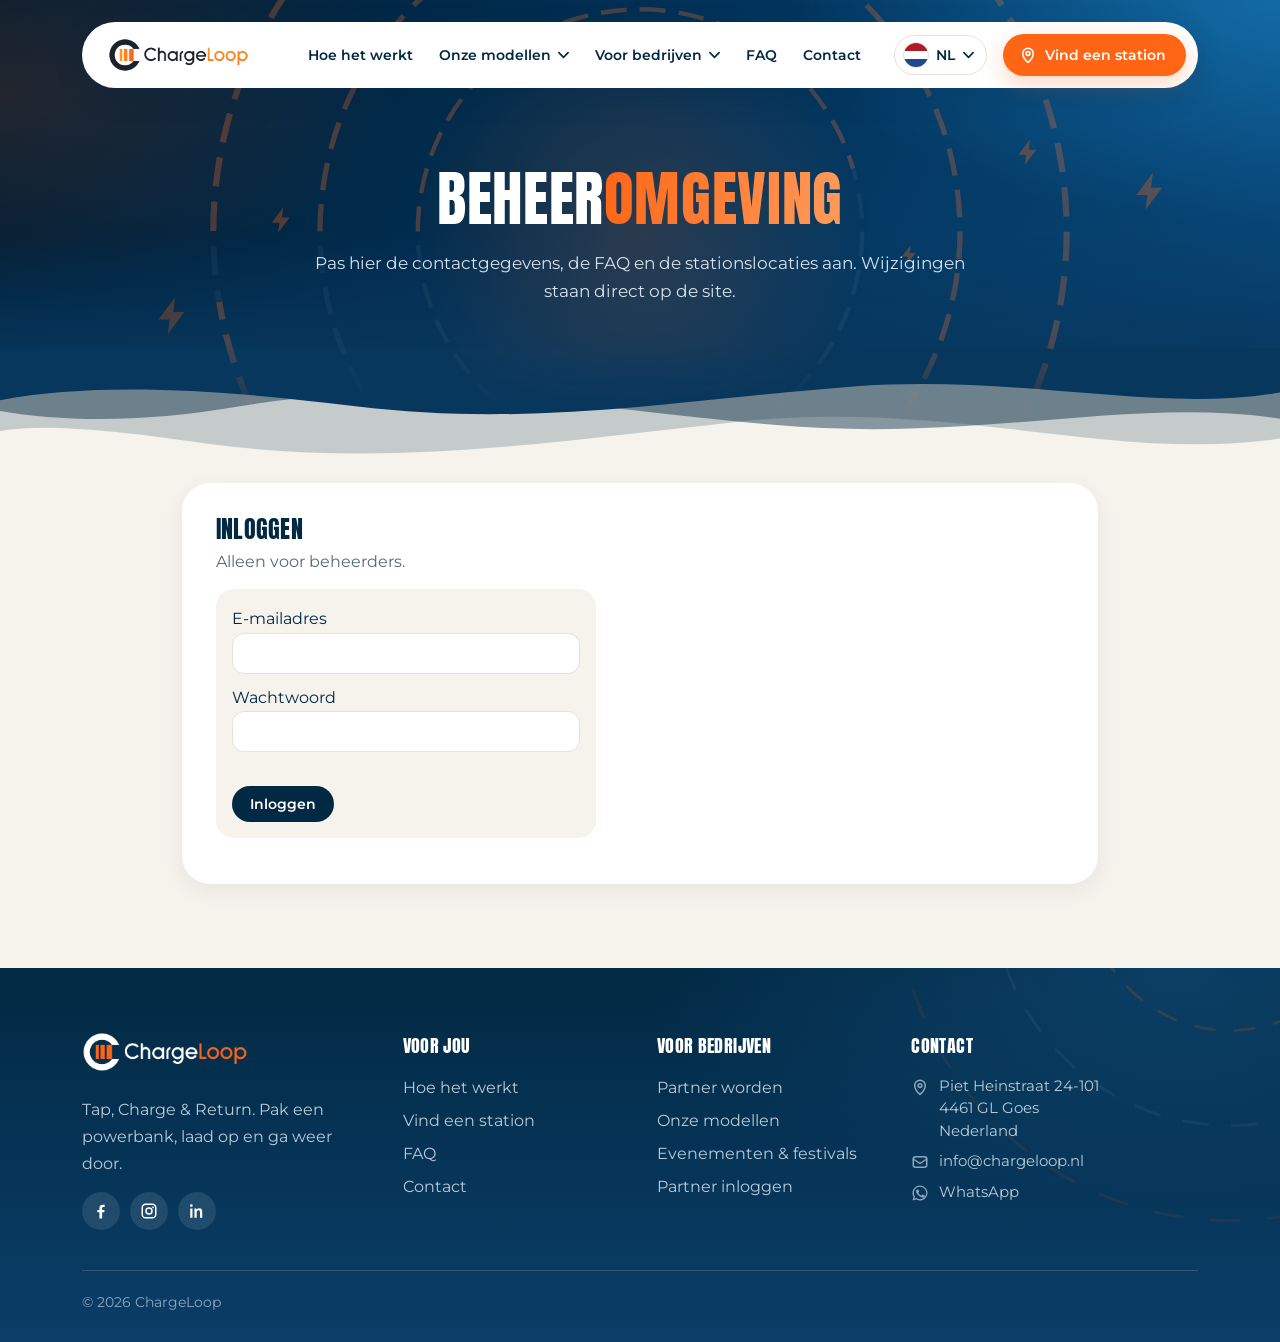
==== commit a3a89964: "Site toont de nieuwe FAQ als de opgeslagen FAQ nog de oude versie is Co-Authored-By: Claude Opus 5.5" ====
--- a/beheer.html
+++ b/beheer.html
@@ -69,7 +69,8 @@
  var items=seeded?snap.docs.map(function(d){var o=Object.assign({},d.data()||{});o.id=d.id;var df=defs[d.id];if(df){['cat','q','a','q_en','a_en'].forEach(function(k){if(!o[k]&&df[k])o[k]=df[k]})}return o}):(DEF.faq||[]).map(function(x){return Object.assign({},x)});
  items.sort(function(a,b){return (a.order||0)-(b.order||0)});
  function row(f){return '<div class="it" data-id="'+esc(f.id)+'"><label>Categorie<input data-k="cat" value="'+esc(f.cat||'')+'"></label><label>Vraag<input data-k="q" value="'+esc(f.q)+'"></label><label>Antwoord<textarea data-k="a">'+esc(f.a)+'</textarea></label><label>Vraag (Engels)<input data-k="q_en" value="'+esc(f.q_en||'')+'"></label><label>Antwoord (Engels)<textarea data-k="a_en">'+esc(f.a_en||'')+'</textarea></label><div class="g2"><label>Volgorde<input data-k="order" type="number" value="'+(f.order||0)+'"></label><label style="display:flex;gap:8px;align-items:center;margin-top:22px"><input data-k="home" type="checkbox" style="width:auto"'+(f.home?' checked':'')+'> Tonen op de homepage</label></div><div class="acts"><button class="sv">Opslaan</button><button class="del">Verwijderen</button></div></div>'}
- body.innerHTML='<h2 style="font-size:2rem;margin-bottom:6px">FAQ</h2><p class="note">'+(seeded?'Pas vragen aan, voeg er een toe of verwijder ze.':'Dit zijn de standaardvragen. Klik op "Standaardvragen opslaan" om ze te gaan beheren.')+' ('+items.length+' vragen, '+dbn+' opgeslagen)'+'</p>'+(seeded?'':'<div class="acts" style="margin-bottom:16px"><button class="btn btn-or" id="seed">Standaardvragen opslaan</button></div>')+'<div class="acts" style="margin-bottom:16px"><button id="add">+ Nieuwe vraag</button>'+(seeded?'<button id="rst">Standaard-FAQ terugzetten</button>':'')+'</div><div id="items">'+items.map(row).join('')+'</div>';
+ var oldc=['Huren en betalen','Inleveren','Storing en hulp','Voor bedrijven','Evenementen'],stale=seeded&&items.some(function(x){return oldc.indexOf(x.cat)>=0});
+ body.innerHTML='<h2 style="font-size:2rem;margin-bottom:6px">FAQ</h2>'+(stale?'<div style="background:#FFF4EC;border:1.5px solid #FE6615;border-radius:16px;padding:14px 18px;margin:0 0 16px;color:#022943"><b>Je opgeslagen FAQ is de oude versie.</b> De website toont daarom nu de nieuwe standaard-FAQ. Klik op "Standaard-FAQ terugzetten" om de nieuwe vragen hier te kunnen bewerken.</div>':'')+'<p class="note">'+(seeded?'Pas vragen aan, voeg er een toe of verwijder ze.':'Dit zijn de standaardvragen. Klik op "Standaardvragen opslaan" om ze te gaan beheren.')+' ('+items.length+' vragen, '+dbn+' opgeslagen)'+'</p>'+(seeded?'':'<div class="acts" style="margin-bottom:16px"><button class="btn btn-or" id="seed">Standaardvragen opslaan</button></div>')+'<div class="acts" style="margin-bottom:16px"><button id="add">+ Nieuwe vraag</button>'+(seeded?'<button id="rst">Standaard-FAQ terugzetten</button>':'')+'</div><div id="items">'+items.map(row).join('')+'</div>';
  async function ensureFq(){for(var i=0;i<items.length;i++){var o=Object.assign({},items[i]);delete o.id;await db.collection('faq').doc(items[i].id).set(o)}seeded=true}
  if(!seeded)$('#seed').onclick=async function(){try{await ensureFq();toast('Opgeslagen.');vFaq()}catch(e){LE(e);toast('Opslaan lukt niet.',1)}};
  if(seeded)$('#rst').onclick=async function(){if(!confirm('Alle huidige vragen worden vervangen door de standaard-FAQ van de website. Je eigen aanpassingen gaan dan verloren. Doorgaan?'))return;this.disabled=true;try{for(var i=0;i<snap.docs.length;i++)await db.doc('faq/'+snap.docs[i].id).delete();items=(DEF.faq||[]).map(function(x){return Object.assign({},x)});await ensureFq();toast('Standaard-FAQ teruggezet.');vFaq()}catch(e){LE(e);toast('Terugzetten lukt niet.',1);vFaq()}};
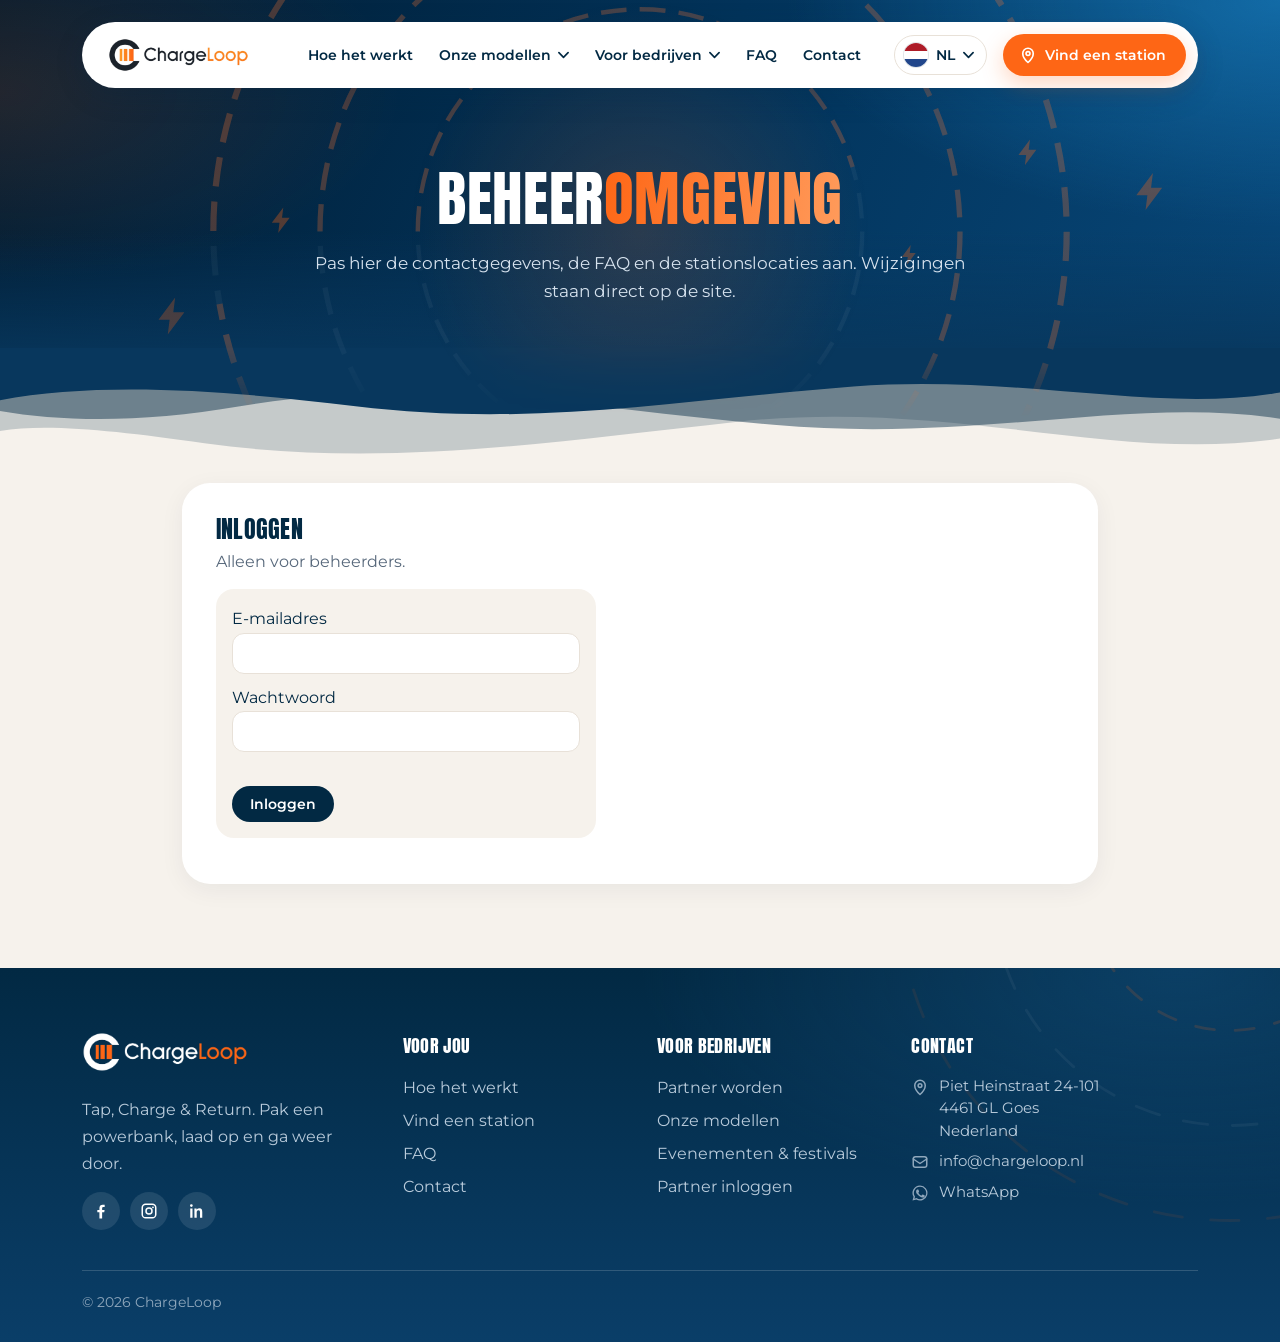
==== commit 385a18b2: "SEO: vaste canonical en og:url, alles op chargeloop.nl, FAQ/footer/JSON-LD in de HTML, 404-pagina, f" ====
--- a/beheer.html
+++ b/beheer.html
@@ -1,4 +1,4 @@
-<!doctype html><html lang="nl"><head><meta charset="utf-8"><meta name="viewport" content="width=device-width,initial-scale=1"><title>Beheer – ChargeLoop</title><meta name="robots" content="noindex"><link rel="icon" type="image/png" sizes="32x32" href="favicon-32.png?v=1794667950">
+<!doctype html><html lang="nl"><head><meta charset="utf-8"><meta name="viewport" content="width=device-width,initial-scale=1"><title>Beheer – ChargeLoop</title><meta name="robots" content="noindex"><link rel="icon" type="image/png" sizes="32x32" href="favicon-32.png?v=1794667950"><link rel="icon" type="image/png" sizes="48x48" href="/favicon-48.png"><link rel="icon" type="image/png" sizes="96x96" href="/favicon-96.png">
 <link rel="preconnect" href="https://fonts.googleapis.com"><link rel="preconnect" href="https://fonts.gstatic.com" crossorigin><link rel="stylesheet" href="https://fonts.googleapis.com/css2?family=Anton&family=Montserrat:wght@400;500;600;700&display=swap"><link rel="stylesheet" href="style.css?v=1794672586"></head><body data-page="beheer">
 <div class="top small"><div class="wrap"><header id="hdr"><div class="pill"><a class="lg" href="/" aria-label="ChargeLoop, naar de homepage"><img data-img="logo" src="logo.png" alt="ChargeLoop"></a><button class="burger" aria-label="Menu" aria-expanded="false"><span></span><span></span><span></span></button><nav class="main" id="nav"><a href="/#hoe-het-werkt">Hoe het werkt</a><div class="dd mega"><button class="ddb" type="button" aria-expanded="false" aria-haspopup="true">Onze modellen<svg class="chev" viewBox="0 0 12 8" aria-hidden="true"><path d="M1 1.5l5 5 5-5" fill="none" stroke="currentColor" stroke-width="1.8" stroke-linecap="round" stroke-linejoin="round"></path></svg></button><div class="ddm"><div class="megai"><div class="mg-wrap"><div class="mg-intro"><span class="mg-pill">Modellen</span><h3>Een station voor elke plek</h3><p>Van een compact station op de bar tot een vrijstaande zuil. Wij adviseren je gratis over het beste formaat.</p><div class="mg-act"><a class="mg-lnk" href="voor-bedrijven#stations">Alle modellen vergelijken<svg class="mg-arr" viewBox="0 0 16 12" aria-hidden="true"><path d="M1 6h13M9 1l5 5-5 5" fill="none" stroke="currentColor" stroke-width="2" stroke-linecap="round" stroke-linejoin="round"></path></svg></a></div></div><div class="mg-cards mg-c4"><a class="mg-card hl" href="voor-bedrijven#stations"><span class="mg-tile"><em class="mg-tag">Meest gekozen</em><img class="mg-st s6" src="model-st6.webp?v=1794663857" alt=""></span><span class="mg-row"><b>ChargeLoop 6</b><svg class="mg-arr" viewBox="0 0 16 12" aria-hidden="true"><path d="M1 6h13M9 1l5 5-5 5" fill="none" stroke="currentColor" stroke-width="2" stroke-linecap="round" stroke-linejoin="round"></path></svg></span><small>Ideaal voor kleine horeca, kappers en balies</small></a><a class="mg-card" href="voor-bedrijven#stations"><span class="mg-tile"><img class="mg-st s12" src="model-st12.webp?v=1794663857" alt=""></span><span class="mg-row"><b>ChargeLoop 12</b><svg class="mg-arr" viewBox="0 0 16 12" aria-hidden="true"><path d="M1 6h13M9 1l5 5-5 5" fill="none" stroke="currentColor" stroke-width="2" stroke-linecap="round" stroke-linejoin="round"></path></svg></span><small>Ideaal voor drukkere horeca, winkels en lobby’s</small></a><a class="mg-card" href="voor-bedrijven#stations"><span class="mg-tile"><img class="mg-st s24" src="model-st24.webp?v=1794663857" alt=""></span><span class="mg-row"><b>ChargeLoop 24</b><svg class="mg-arr" viewBox="0 0 16 12" aria-hidden="true"><path d="M1 6h13M9 1l5 5-5 5" fill="none" stroke="currentColor" stroke-width="2" stroke-linecap="round" stroke-linejoin="round"></path></svg></span><small>Ideaal voor hotels, winkels en sportscholen</small></a><a class="mg-card" href="voor-bedrijven#stations"><span class="mg-tile"><img class="mg-st s48" src="model-st48.webp?v=1794663857" alt=""></span><span class="mg-row"><b>ChargeLoop 48</b><svg class="mg-arr" viewBox="0 0 16 12" aria-hidden="true"><path d="M1 6h13M9 1l5 5-5 5" fill="none" stroke="currentColor" stroke-width="2" stroke-linecap="round" stroke-linejoin="round"></path></svg></span><small>Ideaal voor evenementen, beurzen en centra</small></a></div></div></div></div></div><div class="dd"><button class="ddb" type="button" aria-expanded="false" aria-haspopup="true">Voor bedrijven<svg class="chev" viewBox="0 0 12 8" aria-hidden="true"><path d="M1 1.5l5 5 5-5" fill="none" stroke="currentColor" stroke-width="1.8" stroke-linecap="round" stroke-linejoin="round"></path></svg></button><div class="ddm"><div class="ddi"><a href="voor-bedrijven">Partner worden</a><a href="evenementen-en-festivals">Evenementen &amp; festivals</a></div></div></div><a href="faq">FAQ</a><a href="contact">Contact</a><div class="lang"><button class="lb" type="button" aria-haspopup="true" aria-expanded="false" aria-label="Taal"><span class="fl"><svg viewBox="0 0 30 20" aria-hidden="true"><rect width="30" height="6.67" fill="#AE1C28"></rect><rect y="6.67" width="30" height="6.67" fill="#fff"></rect><rect y="13.33" width="30" height="6.67" fill="#21468B"></rect></svg></span><span class="lc">NL</span><svg class="chev" viewBox="0 0 12 8" aria-hidden="true"><path d="M1 1.5l5 5 5-5" fill="none" stroke="currentColor" stroke-width="1.8" stroke-linecap="round" stroke-linejoin="round"></path></svg></button><div class="lm"><div class="ddi"><button type="button" data-l="nl"><span class="fl"><svg viewBox="0 0 30 20" aria-hidden="true"><rect width="30" height="6.67" fill="#AE1C28"></rect><rect y="6.67" width="30" height="6.67" fill="#fff"></rect><rect y="13.33" width="30" height="6.67" fill="#21468B"></rect></svg></span>Nederlands</button><button type="button" data-l="en"><span class="fl"><svg viewBox="0 0 30 20" aria-hidden="true"><rect width="30" height="20" fill="#012169"></rect><path d="M0 0L30 20M30 0L0 20" stroke="#fff" stroke-width="4"></path><path d="M0 0L30 20M30 0L0 20" stroke="#C8102E" stroke-width="1.6"></path><path d="M15 0V20M0 10H30" stroke="#fff" stroke-width="6"></path><path d="M15 0V20M0 10H30" stroke="#C8102E" stroke-width="3.4"></path></svg></span>English</button></div></div></div><a class="btn btn-or find" href="vind-een-station"><svg viewBox="0 0 24 24" fill="none" stroke="currentColor" stroke-width="2.2" stroke-linecap="round" stroke-linejoin="round" aria-hidden="true"><path d="M12 22s7-6.2 7-12a7 7 0 10-14 0c0 5.8 7 12 7 12z"></path><circle cx="12" cy="10" r="2.6"></circle></svg>Vind een station</a></nav></div></header><div class="hero"><h1>Beheer<em>omgeving</em></h1><p class="lead">Pas hier de contactgegevens, de FAQ en de stationslocaties aan. Wijzigingen staan direct op de site.</p></div></div><div data-wave class="wavebox"><svg viewBox="0 0 1440 150" preserveAspectRatio="none" aria-hidden="true"><path d="M0 0H1440V118C1250 150 1070 66 830 96C610 124 430 156 230 124C130 108 55 98 0 108Z" fill="#022943" fill-opacity=".2"></path><path d="M0 0H1440V92C1270 62 1100 124 870 100C650 78 480 34 270 76C160 98 70 96 0 82Z" fill="#022943" fill-opacity=".45"></path><path d="M0 0H1440V58C1300 86 1150 34 960 50C760 68 600 104 400 76C250 54 110 44 0 68Z" fill="#08375D"></path></svg></div></div>
 <main><section style="padding-top:20px"><div class="wrap adm" style="max-width:960px"><div id="gate" class="card pad" style="text-align:center">Even laden...</div><div id="panel" hidden>
